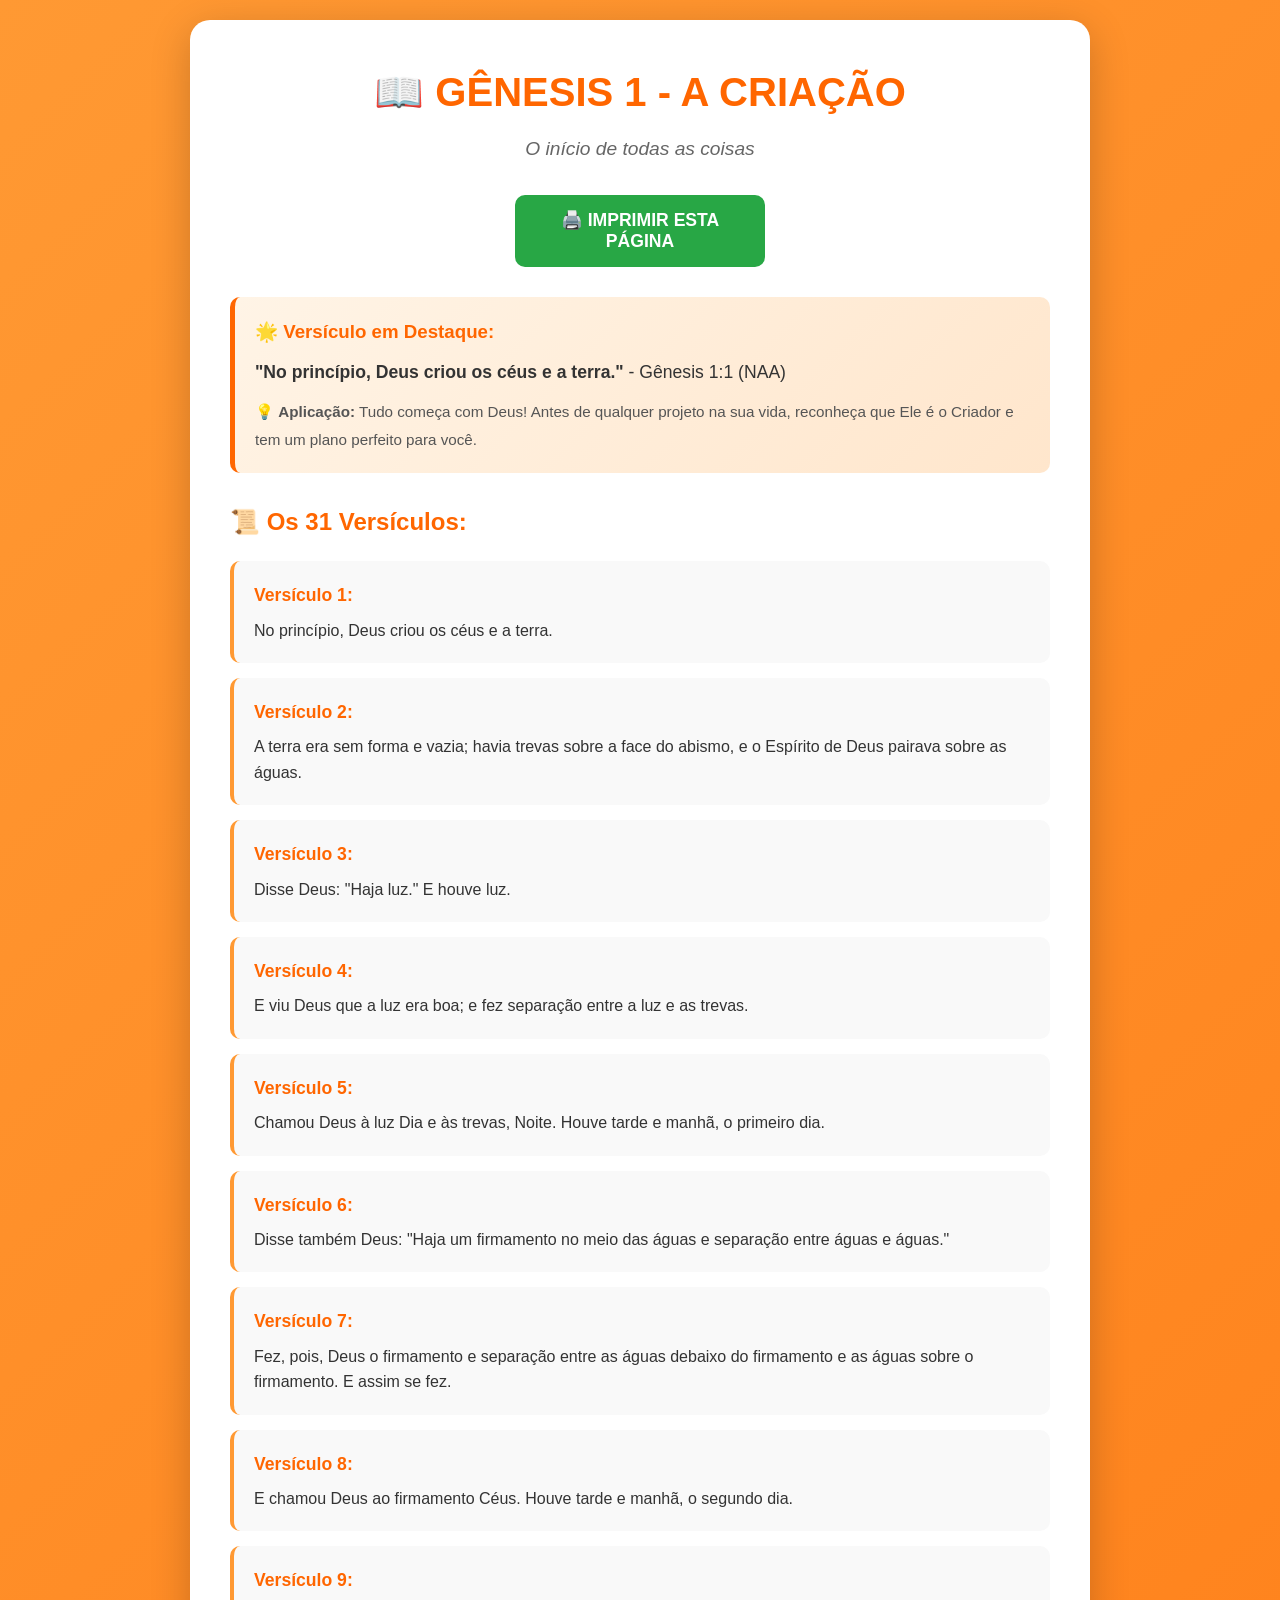
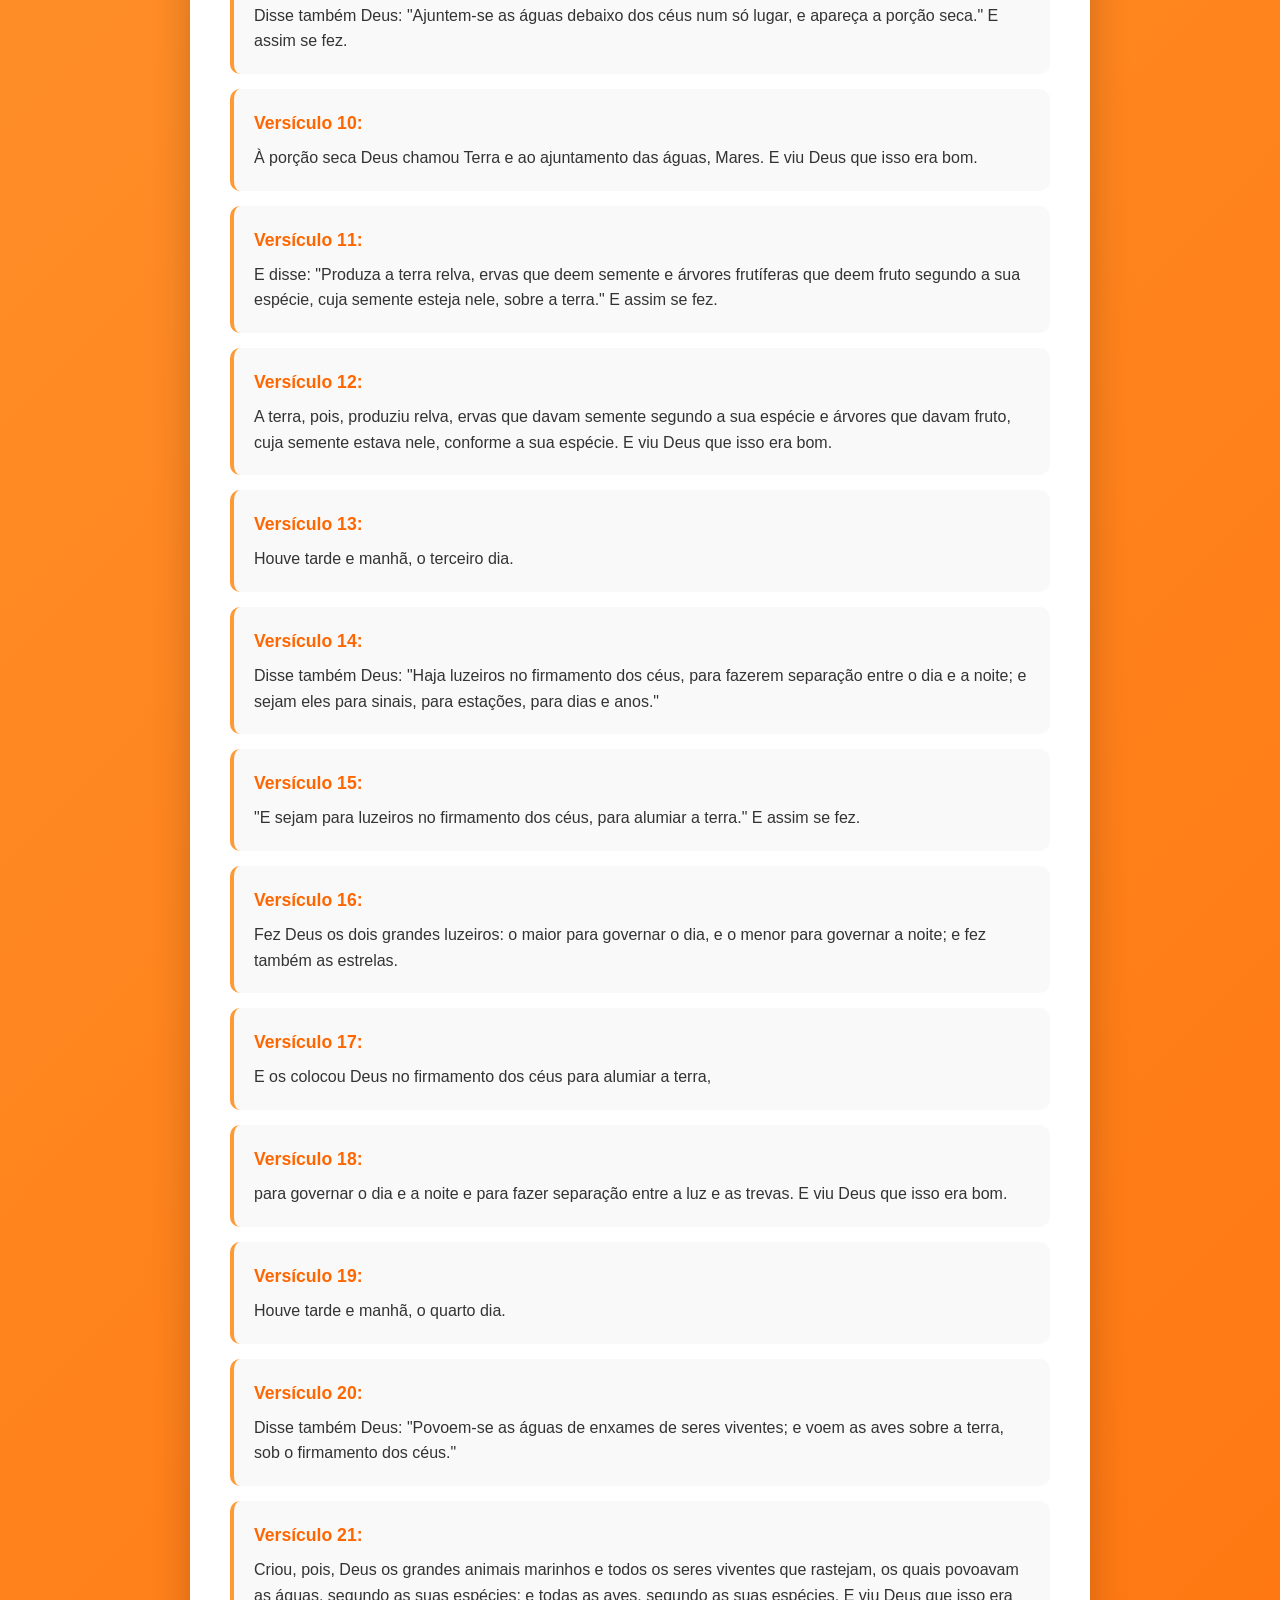
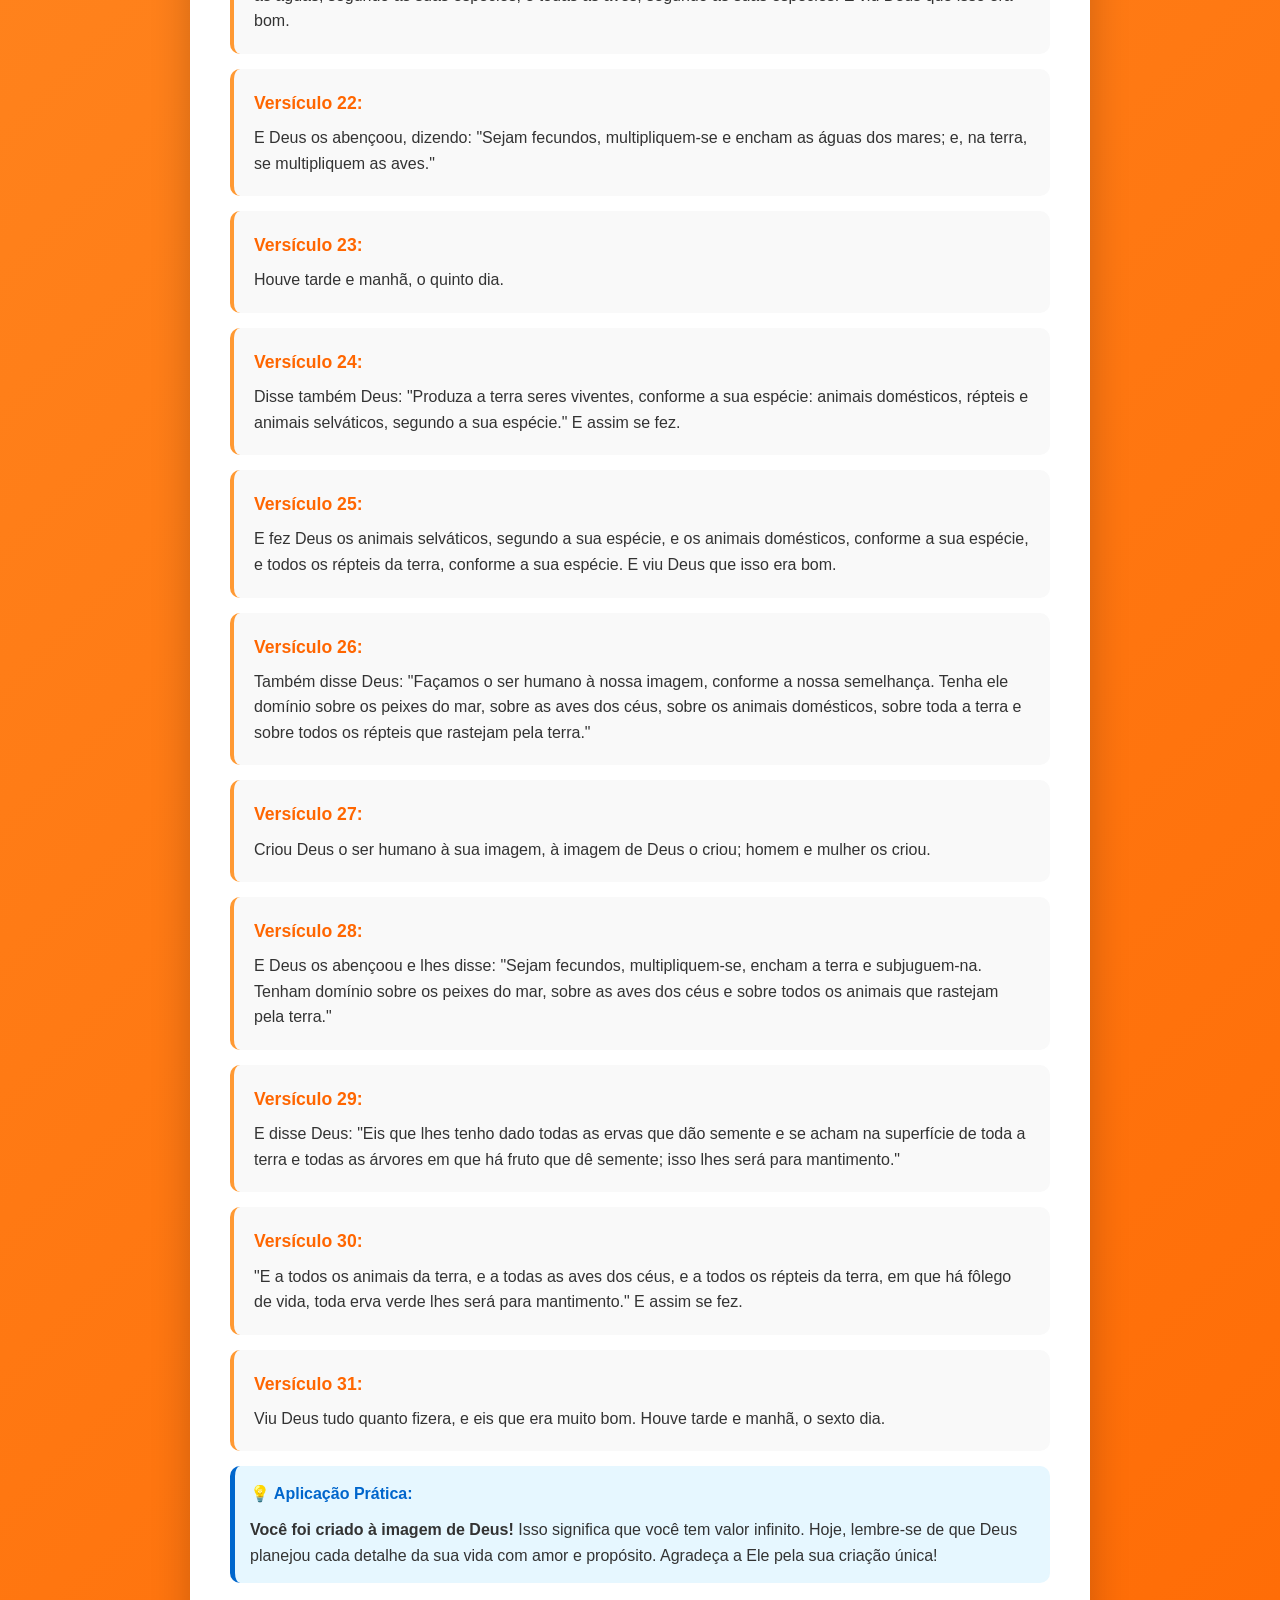
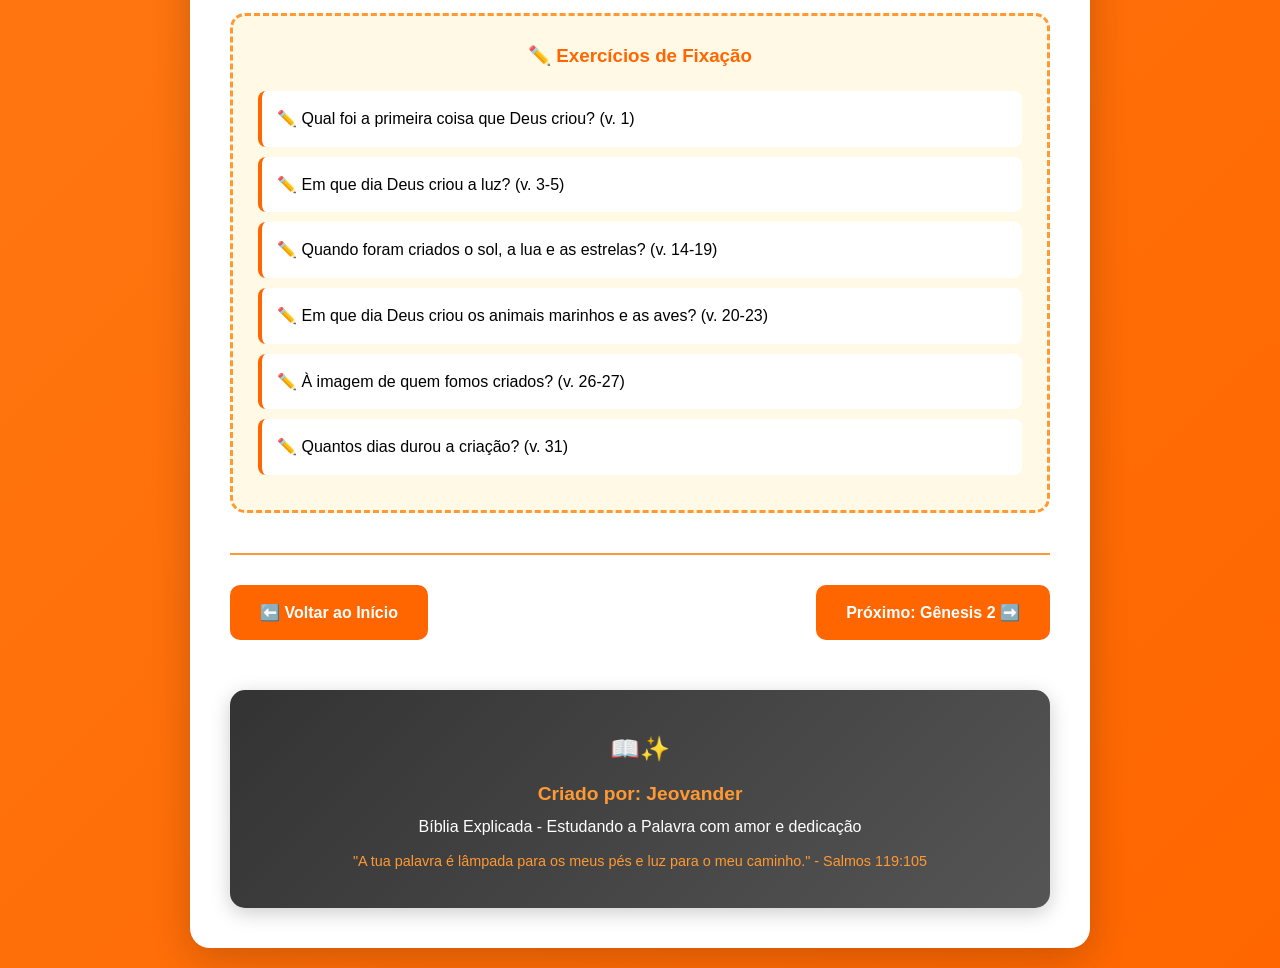
==== genesis-1.html @ 5aa02e1b "Update genesis-1.html" ====
<!DOCTYPE html>
<html lang="pt-BR">
<head>
    <meta charset="UTF-8">
    <meta name="viewport" content="width=device-width, initial-scale=1.0">
    <title>📖 Gênesis 1 - A Criação | Bíblia Explicada</title>
    <style>
        * {
            margin: 0;
            padding: 0;
            box-sizing: border-box;
        }

        body {
            font-family: 'Segoe UI', Tahoma, Geneva, Verdana, sans-serif;
            background: linear-gradient(135deg, #ff9933 0%, #ff6600 100%);
            padding: 20px;
            line-height: 1.6;
        }

        .container {
            max-width: 900px;
            margin: 0 auto;
            background: white;
            border-radius: 20px;
            padding: 40px;
            box-shadow: 0 10px 40px rgba(0,0,0,0.2);
        }

        h1 {
            color: #ff6600;
            text-align: center;
            font-size: 2.5em;
            margin-bottom: 10px;
        }

        h1::before {
            content: "📖 ";
        }

        .subtitle {
            text-align: center;
            color: #666;
            font-size: 1.2em;
            margin-bottom: 30px;
            font-style: italic;
        }

        .btn-imprimir {
            display: block;
            width: 250px;
            margin: 20px auto;
            background: #28a745;
            color: white;
            padding: 15px 30px;
            text-align: center;
            text-decoration: none;
            border-radius: 10px;
            font-weight: bold;
            font-size: 1.1em;
            border: none;
            cursor: pointer;
            transition: all 0.3s ease;
        }

        .btn-imprimir:hover {
            background: #218838;
            transform: translateY(-3px);
            box-shadow: 0 5px 15px rgba(40, 167, 69, 0.3);
        }

        .btn-imprimir::before {
            content: "🖨️ ";
        }

        .destaque {
            background: linear-gradient(135deg, #fff4e6 0%, #ffe6cc 100%);
            border-left: 5px solid #ff6600;
            padding: 20px;
            margin: 30px 0;
            border-radius: 10px;
        }

        .destaque h3 {
            color: #ff6600;
            margin-bottom: 10px;
        }

        .destaque p {
            color: #333;
            font-size: 1.1em;
            line-height: 1.8;
        }

        .versiculo {
            background: #f9f9f9;
            padding: 20px;
            margin: 15px 0;
            border-radius: 10px;
            border-left: 4px solid #ff9933;
            transition: all 0.3s ease;
        }

        .versiculo:hover {
            background: #fff4e6;
            transform: translateX(5px);
            box-shadow: 0 5px 15px rgba(255, 102, 0, 0.2);
        }

        .versiculo strong {
            color: #ff6600;
            font-size: 1.1em;
        }

        .versiculo p {
            margin-top: 8px;
            color: #333;
        }

        .aplicacao {
            background: #e6f7ff;
            border-left: 5px solid #0066cc;
            padding: 15px;
            margin: 15px 0;
            border-radius: 10px;
        }

        .aplicacao h4 {
            color: #0066cc;
            margin-bottom: 10px;
        }

        .aplicacao p {
            color: #333;
        }

        .navegacao {
            display: flex;
            justify-content: space-between;
            margin-top: 40px;
            padding-top: 30px;
            border-top: 2px solid #ff9933;
        }

        .btn {
            background: #ff6600;
            color: white;
            padding: 15px 30px;
            text-decoration: none;
            border-radius: 10px;
            font-weight: bold;
            transition: all 0.3s ease;
        }

        .btn:hover {
            background: #ff9933;
            transform: translateY(-3px);
            box-shadow: 0 5px 15px rgba(255, 102, 0, 0.3);
        }

        .exercicios {
            background: #fff9e6;
            padding: 25px;
            border-radius: 15px;
            margin-top: 30px;
            border: 3px dashed #ff9933;
        }

        .exercicios h3 {
            color: #ff6600;
            text-align: center;
            margin-bottom: 20px;
        }

        .exercicios ul {
            list-style: none;
            padding-left: 0;
        }

        .exercicios li {
            background: white;
            padding: 15px;
            margin: 10px 0;
            border-radius: 8px;
            border-left: 4px solid #ff6600;
        }

        .exercicios li::before {
            content: "✏️ ";
        }

        .rodape {
            background: linear-gradient(135deg, #333 0%, #555 100%);
            color: white;
            text-align: center;
            padding: 30px;
            margin-top: 50px;
            border-radius: 15px;
            box-shadow: 0 5px 20px rgba(0,0,0,0.2);
        }

        .rodape p {
            margin: 5px 0;
            font-size: 1em;
        }

        .rodape strong {
            color: #ff9933;
            font-size: 1.2em;
        }

        .rodape .emoji {
            font-size: 1.5em;
            margin: 10px 0;
        }

        @media print {
            body {
                background: white;
                padding: 0;
            }
            .btn-imprimir, .navegacao, .rodape {
                display: none;
            }
            .container {
                box-shadow: none;
            }
        }
    </style>
</head>
<body>
    <div class="container">
        <h1>GÊNESIS 1 - A CRIAÇÃO</h1>
        <p class="subtitle">O início de todas as coisas</p>

        <button class="btn-imprimir" onclick="window.print()">IMPRIMIR ESTA PÁGINA</button>

        <div class="destaque">
            <h3>🌟 Versículo em Destaque:</h3>
            <p><strong>"No princípio, Deus criou os céus e a terra."</strong> - Gênesis 1:1 (NAA)</p>
            <p style="margin-top: 10px; font-size: 0.95em; color: #555;">
                💡 <strong>Aplicação:</strong> Tudo começa com Deus! Antes de qualquer projeto na sua vida, reconheça que Ele é o Criador e tem um plano perfeito para você.
            </p>
        </div>

        <h2 style="color: #ff6600; margin-top: 30px; margin-bottom: 20px;">📜 Os 31 Versículos:</h2>

        <div class="versiculo">
            <strong>Versículo 1:</strong>
            <p>No princípio, Deus criou os céus e a terra.</p>
        </div>

        <div class="versiculo">
            <strong>Versículo 2:</strong>
            <p>A terra era sem forma e vazia; havia trevas sobre a face do abismo, e o Espírito de Deus pairava sobre as águas.</p>
        </div>

        <div class="versiculo">
            <strong>Versículo 3:</strong>
            <p>Disse Deus: "Haja luz." E houve luz.</p>
        </div>

        <div class="versiculo">
            <strong>Versículo 4:</strong>
            <p>E viu Deus que a luz era boa; e fez separação entre a luz e as trevas.</p>
        </div>

        <div class="versiculo">
            <strong>Versículo 5:</strong>
            <p>Chamou Deus à luz Dia e às trevas, Noite. Houve tarde e manhã, o primeiro dia.</p>
        </div>

        <div class="versiculo">
            <strong>Versículo 6:</strong>
            <p>Disse também Deus: "Haja um firmamento no meio das águas e separação entre águas e águas."</p>
        </div>

        <div class="versiculo">
            <strong>Versículo 7:</strong>
            <p>Fez, pois, Deus o firmamento e separação entre as águas debaixo do firmamento e as águas sobre o firmamento. E assim se fez.</p>
        </div>

        <div class="versiculo">
            <strong>Versículo 8:</strong>
            <p>E chamou Deus ao firmamento Céus. Houve tarde e manhã, o segundo dia.</p>
        </div>

        <div class="versiculo">
            <strong>Versículo 9:</strong>
            <p>Disse também Deus: "Ajuntem-se as águas debaixo dos céus num só lugar, e apareça a porção seca." E assim se fez.</p>
        </div>

        <div class="versiculo">
            <strong>Versículo 10:</strong>
            <p>À porção seca Deus chamou Terra e ao ajuntamento das águas, Mares. E viu Deus que isso era bom.</p>
        </div>

        <div class="versiculo">
            <strong>Versículo 11:</strong>
            <p>E disse: "Produza a terra relva, ervas que deem semente e árvores frutíferas que deem fruto segundo a sua espécie, cuja semente esteja nele, sobre a terra." E assim se fez.</p>
        </div>

        <div class="versiculo">
            <strong>Versículo 12:</strong>
            <p>A terra, pois, produziu relva, ervas que davam semente segundo a sua espécie e árvores que davam fruto, cuja semente estava nele, conforme a sua espécie. E viu Deus que isso era bom.</p>
        </div>

        <div class="versiculo">
            <strong>Versículo 13:</strong>
            <p>Houve tarde e manhã, o terceiro dia.</p>
        </div>

        <div class="versiculo">
            <strong>Versículo 14:</strong>
            <p>Disse também Deus: "Haja luzeiros no firmamento dos céus, para fazerem separação entre o dia e a noite; e sejam eles para sinais, para estações, para dias e anos."</p>
        </div>

        <div class="versiculo">
            <strong>Versículo 15:</strong>
            <p>"E sejam para luzeiros no firmamento dos céus, para alumiar a terra." E assim se fez.</p>
        </div>

        <div class="versiculo">
            <strong>Versículo 16:</strong>
            <p>Fez Deus os dois grandes luzeiros: o maior para governar o dia, e o menor para governar a noite; e fez também as estrelas.</p>
        </div>

        <div class="versiculo">
            <strong>Versículo 17:</strong>
            <p>E os colocou Deus no firmamento dos céus para alumiar a terra,</p>
        </div>

        <div class="versiculo">
            <strong>Versículo 18:</strong>
            <p>para governar o dia e a noite e para fazer separação entre a luz e as trevas. E viu Deus que isso era bom.</p>
        </div>

        <div class="versiculo">
            <strong>Versículo 19:</strong>
            <p>Houve tarde e manhã, o quarto dia.</p>
        </div>

        <div class="versiculo">
            <strong>Versículo 20:</strong>
            <p>Disse também Deus: "Povoem-se as águas de enxames de seres viventes; e voem as aves sobre a terra, sob o firmamento dos céus."</p>
        </div>

        <div class="versiculo">
            <strong>Versículo 21:</strong>
            <p>Criou, pois, Deus os grandes animais marinhos e todos os seres viventes que rastejam, os quais povoavam as águas, segundo as suas espécies; e todas as aves, segundo as suas espécies. E viu Deus que isso era bom.</p>
        </div>

        <div class="versiculo">
            <strong>Versículo 22:</strong>
            <p>E Deus os abençoou, dizendo: "Sejam fecundos, multipliquem-se e encham as águas dos mares; e, na terra, se multipliquem as aves."</p>
        </div>

        <div class="versiculo">
            <strong>Versículo 23:</strong>
            <p>Houve tarde e manhã, o quinto dia.</p>
        </div>

        <div class="versiculo">
            <strong>Versículo 24:</strong>
            <p>Disse também Deus: "Produza a terra seres viventes, conforme a sua espécie: animais domésticos, répteis e animais selváticos, segundo a sua espécie." E assim se fez.</p>
        </div>

        <div class="versiculo">
            <strong>Versículo 25:</strong>
            <p>E fez Deus os animais selváticos, segundo a sua espécie, e os animais domésticos, conforme a sua espécie, e todos os répteis da terra, conforme a sua espécie. E viu Deus que isso era bom.</p>
        </div>

        <div class="versiculo">
            <strong>Versículo 26:</strong>
            <p>Também disse Deus: "Façamos o ser humano à nossa imagem, conforme a nossa semelhança. Tenha ele domínio sobre os peixes do mar, sobre as aves dos céus, sobre os animais domésticos, sobre toda a terra e sobre todos os répteis que rastejam pela terra."</p>
        </div>

        <div class="versiculo">
            <strong>Versículo 27:</strong>
            <p>Criou Deus o ser humano à sua imagem, à imagem de Deus o criou; homem e mulher os criou.</p>
        </div>

        <div class="versiculo">
            <strong>Versículo 28:</strong>
            <p>E Deus os abençoou e lhes disse: "Sejam fecundos, multipliquem-se, encham a terra e subjuguem-na. Tenham domínio sobre os peixes do mar, sobre as aves dos céus e sobre todos os animais que rastejam pela terra."</p>
        </div>

        <div class="versiculo">
            <strong>Versículo 29:</strong>
            <p>E disse Deus: "Eis que lhes tenho dado todas as ervas que dão semente e se acham na superfície de toda a terra e todas as árvores em que há fruto que dê semente; isso lhes será para mantimento."</p>
        </div>

        <div class="versiculo">
            <strong>Versículo 30:</strong>
            <p>"E a todos os animais da terra, e a todas as aves dos céus, e a todos os répteis da terra, em que há fôlego de vida, toda erva verde lhes será para mantimento." E assim se fez.</p>
        </div>

        <div class="versiculo">
            <strong>Versículo 31:</strong>
            <p>Viu Deus tudo quanto fizera, e eis que era muito bom. Houve tarde e manhã, o sexto dia.</p>
        </div>

        <div class="aplicacao">
            <h4>💡 Aplicação Prática:</h4>
            <p><strong>Você foi criado à imagem de Deus!</strong> Isso significa que você tem valor infinito. Hoje, lembre-se de que Deus planejou cada detalhe da sua vida com amor e propósito. Agradeça a Ele pela sua criação única!</p>
        </div>

        <div class="exercicios">
            <h3>✏️ Exercícios de Fixação</h3>
            <ul>
                <li>Qual foi a primeira coisa que Deus criou? (v. 1)</li>
                <li>Em que dia Deus criou a luz? (v. 3-5)</li>
                <li>Quando foram criados o sol, a lua e as estrelas? (v. 14-19)</li>
                <li>Em que dia Deus criou os animais marinhos e as aves? (v. 20-23)</li>
                <li>À imagem de quem fomos criados? (v. 26-27)</li>
                <li>Quantos dias durou a criação? (v. 31)</li>
            </ul>
        </div>

        <div class="navegacao">
            <a href="index.html" class="btn">⬅️ Voltar ao Início</a>
            <a href="genesis-2.html" class="btn">Próximo: Gênesis 2 ➡️</a>
        </div>

        <div class="rodape">
            <div class="emoji">📖✨</div>
            <p><strong>Criado por: Jeovander</strong></p>
            <p>Bíblia Explicada - Estudando a Palavra com amor e dedicação</p>
            <p style="margin-top: 10px; font-size: 0.9em; color: #ff9933;">
                "A tua palavra é lâmpada para os meus pés e luz para o meu caminho." - Salmos 119:105
            </p>
        </div>
    </div>
</body>
</html>
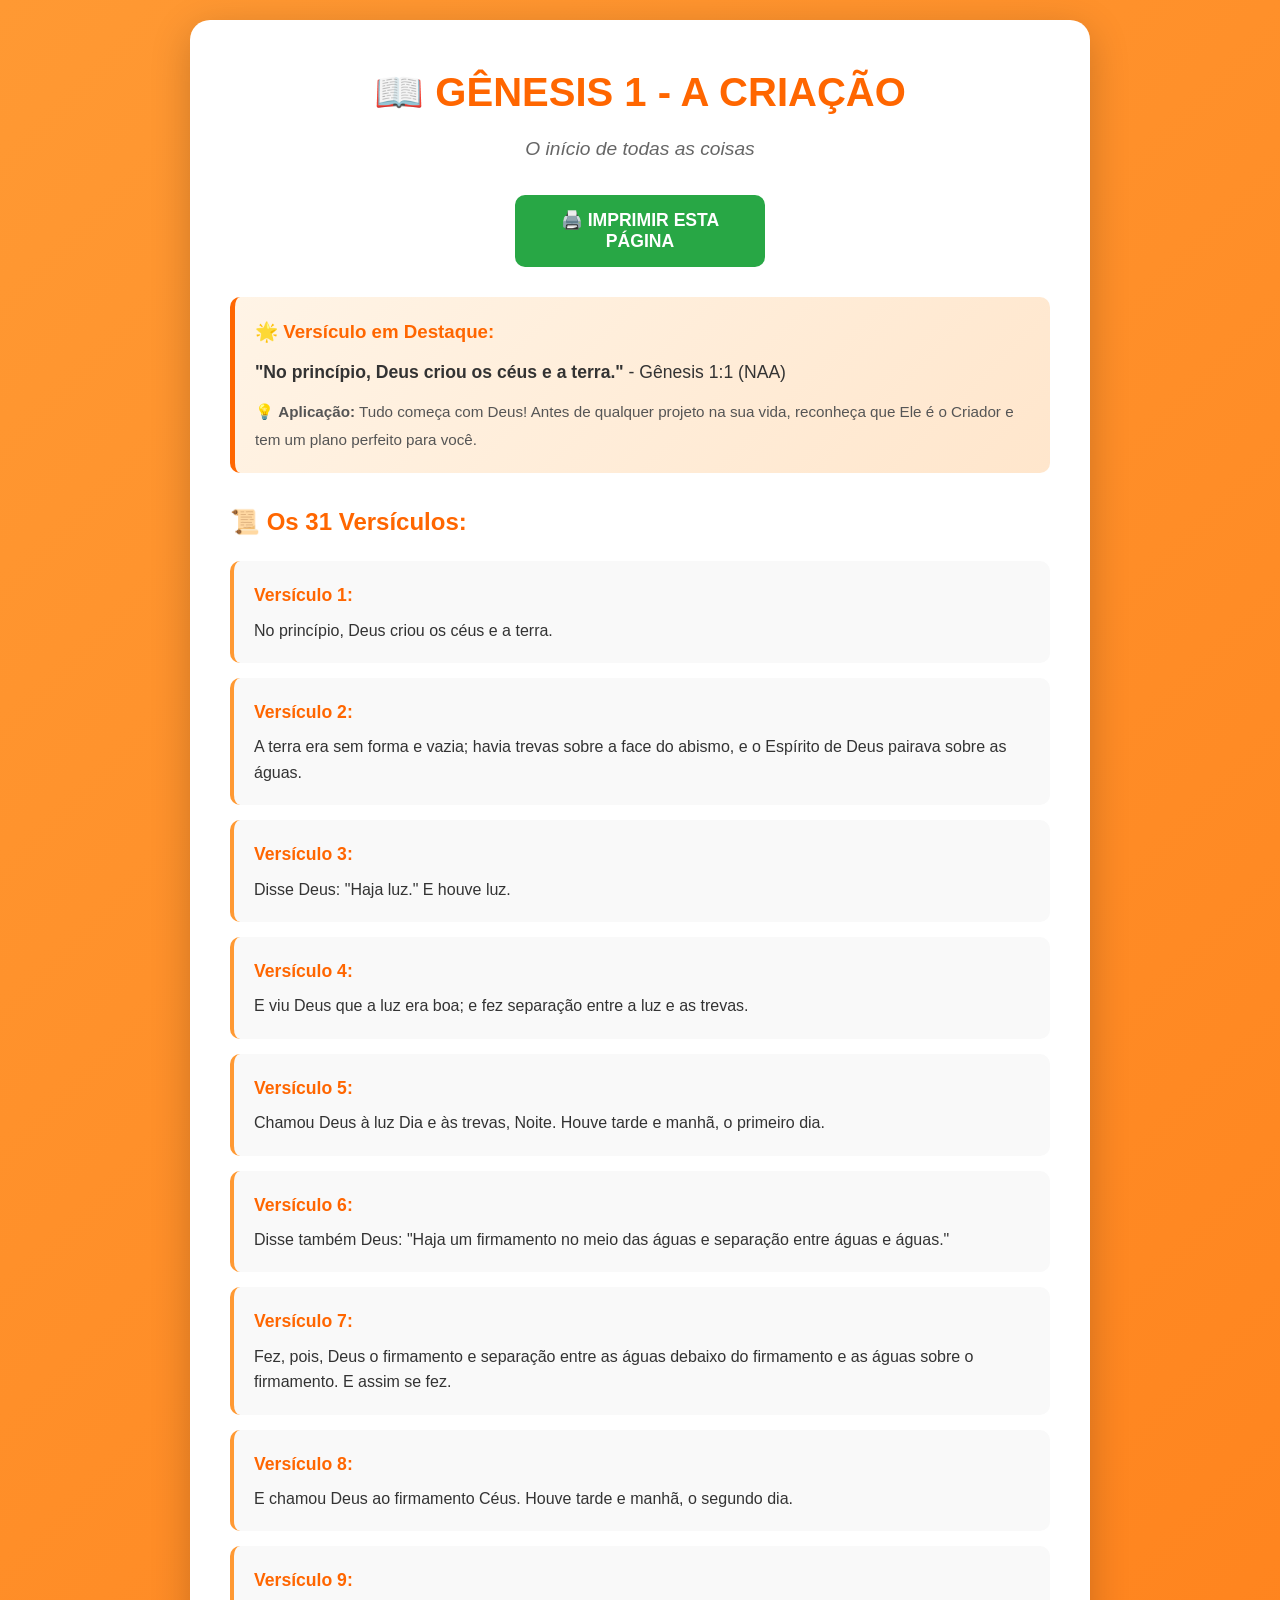
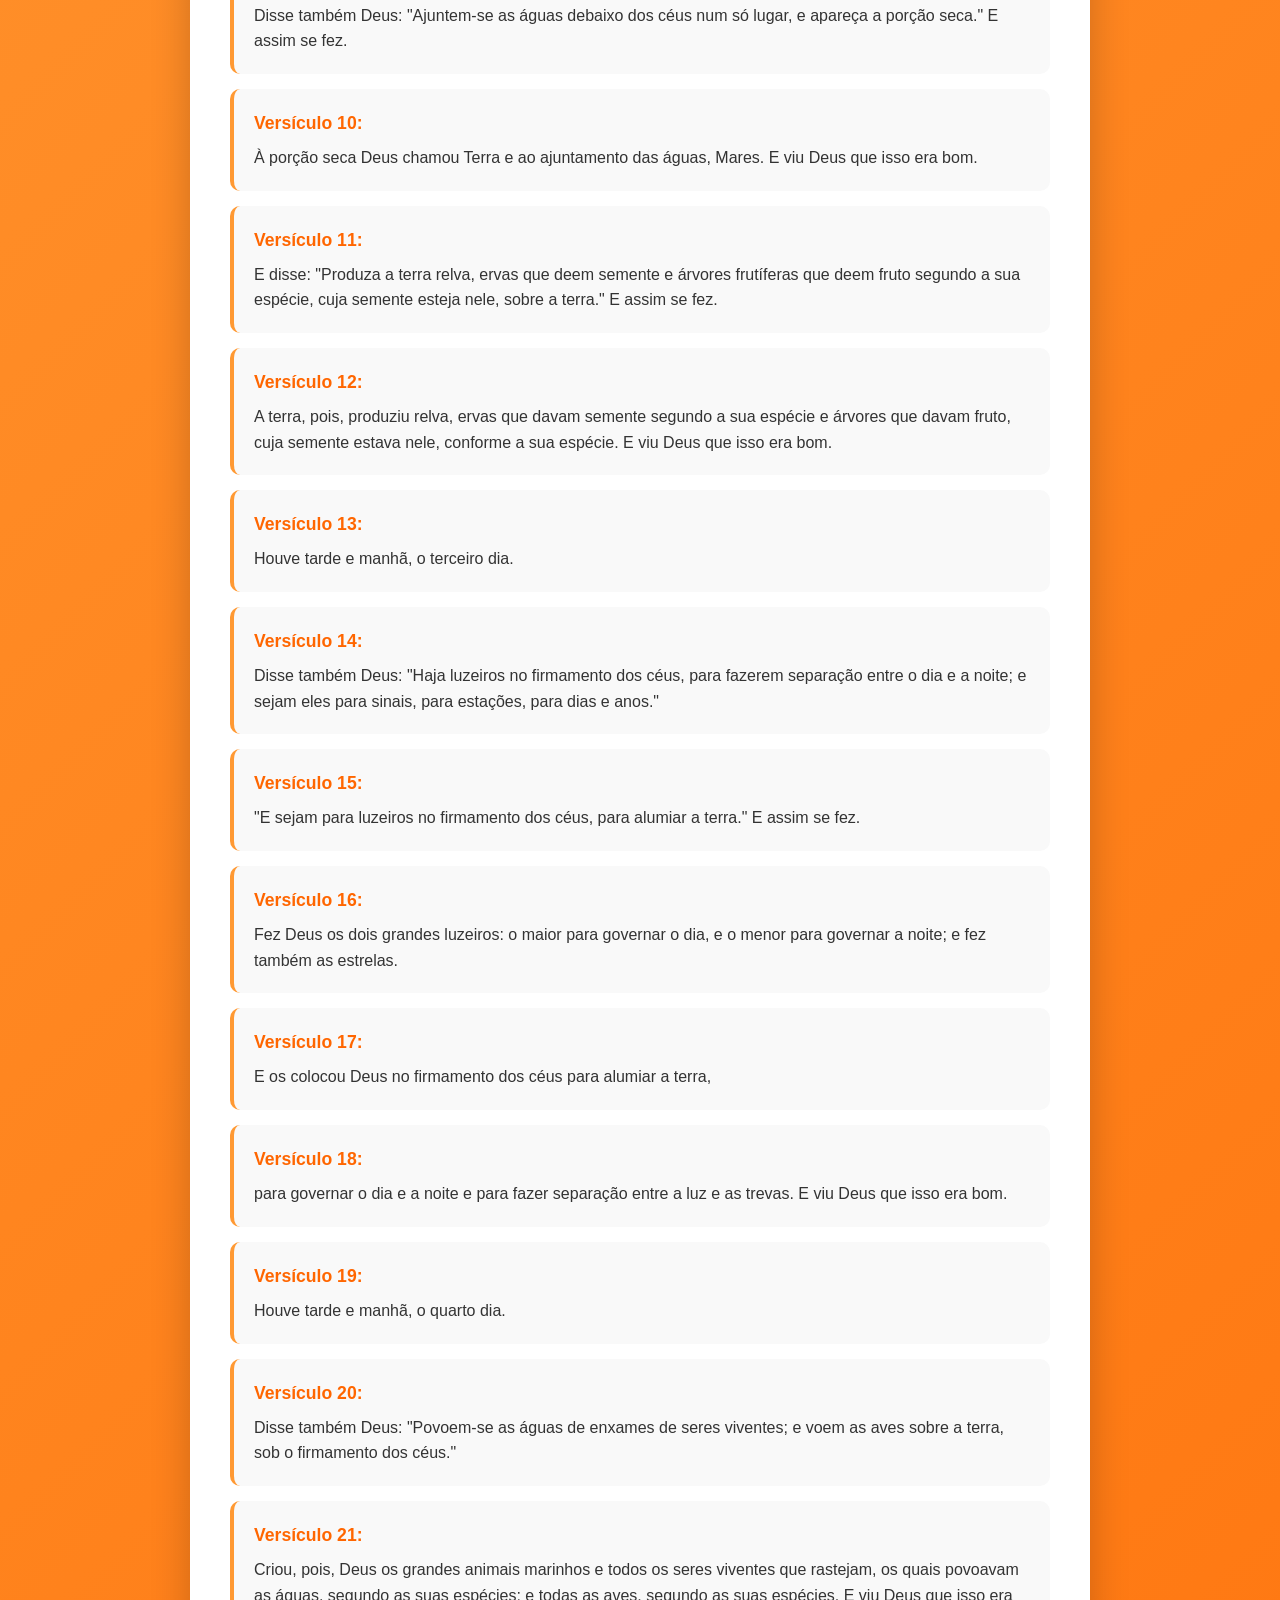
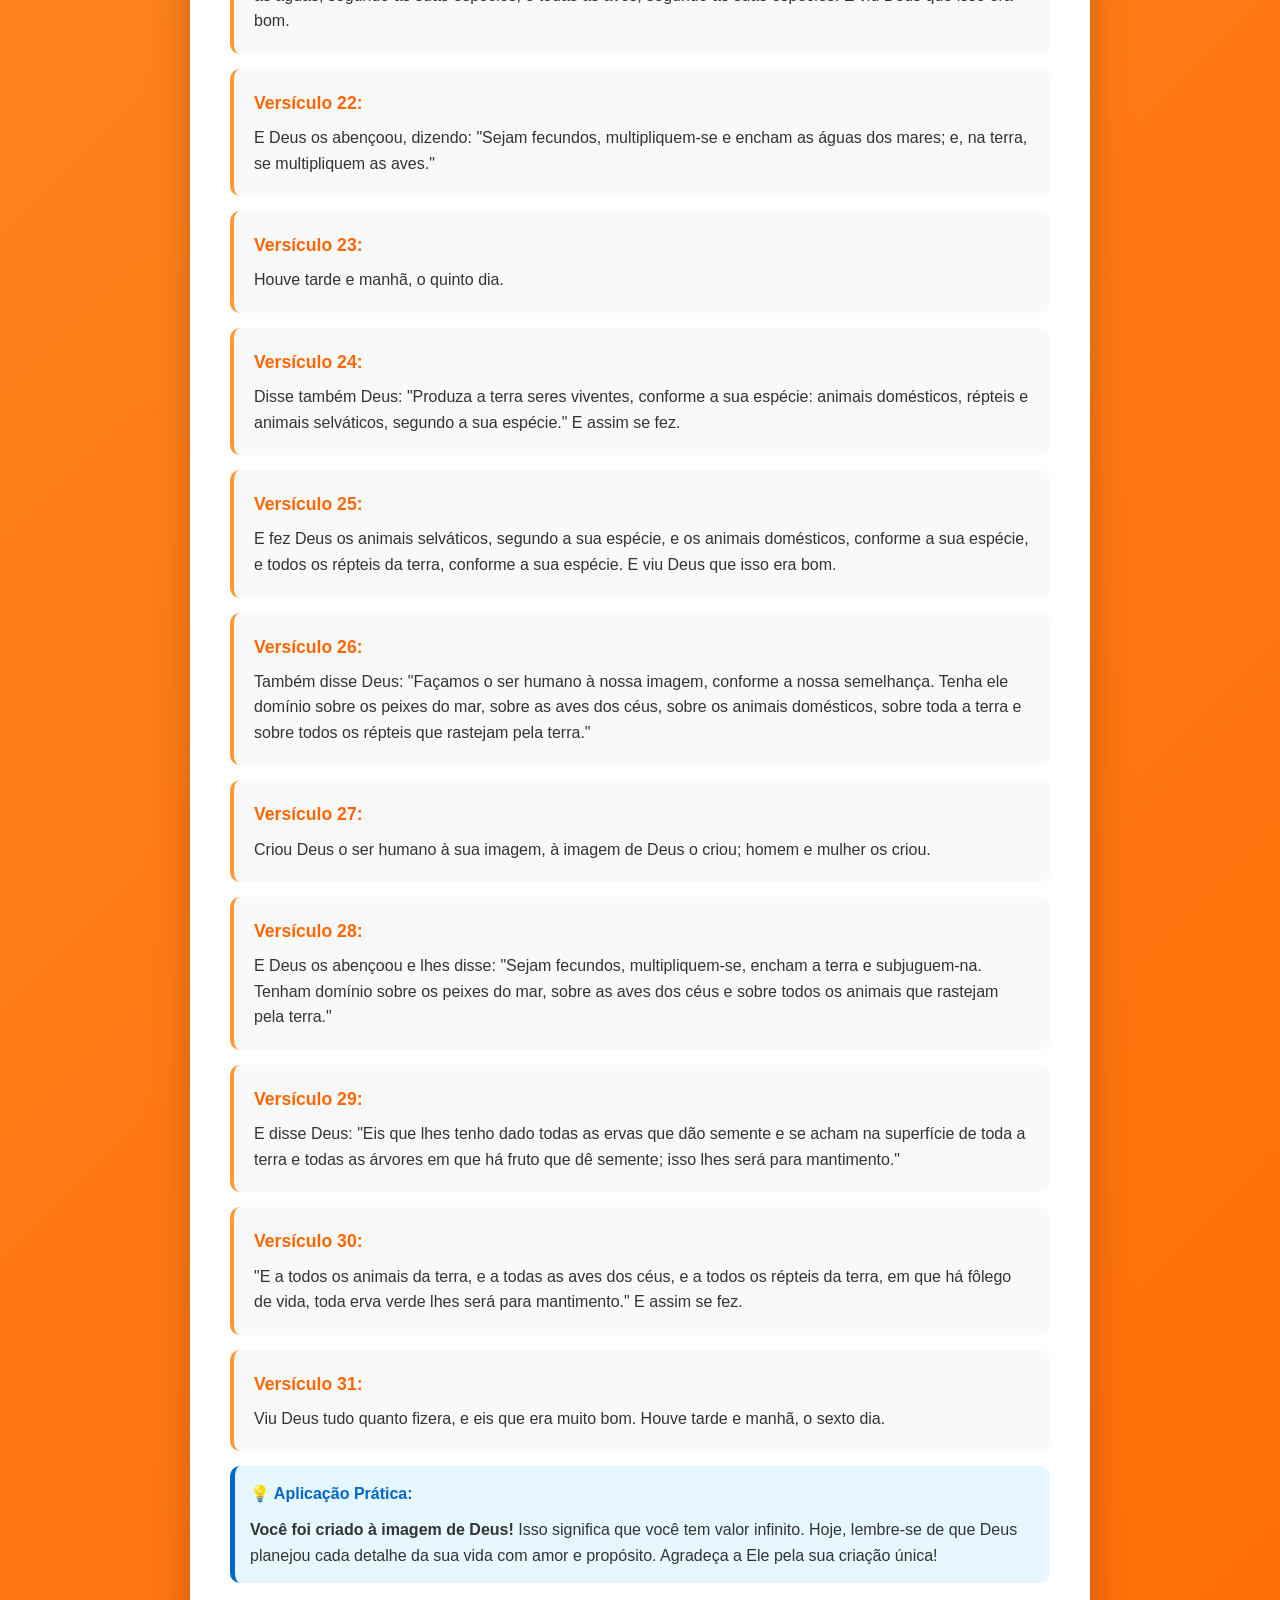
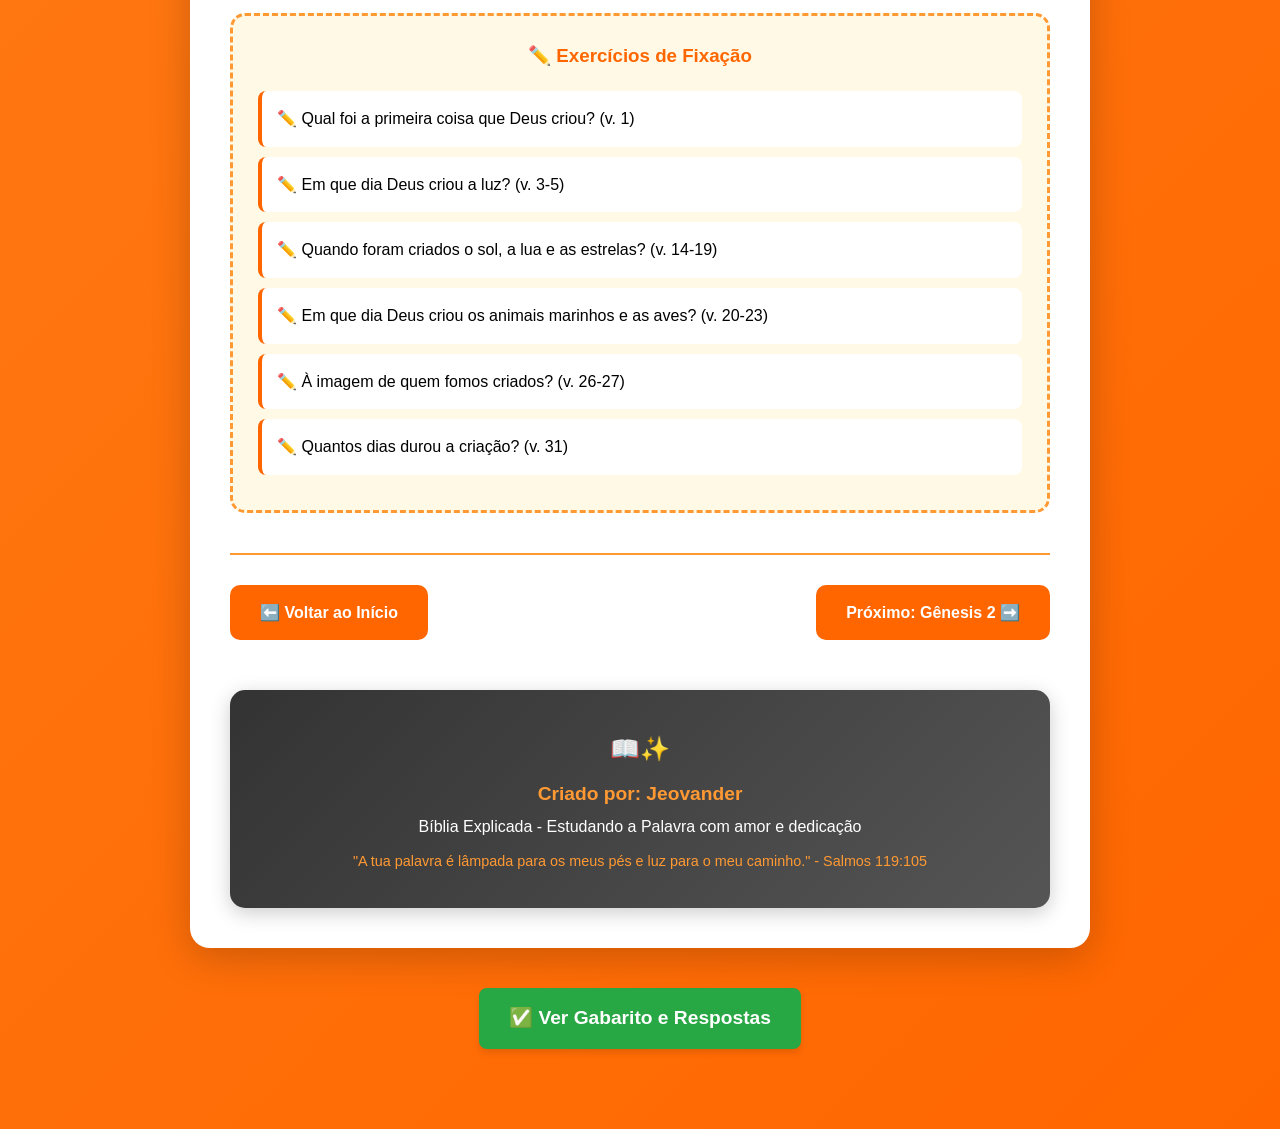
==== commit 427791a2: "Update genesis-1.html" ====
--- a/genesis-1.html
+++ b/genesis-1.html
@@ -433,3 +433,10 @@
     </div>
 </body>
 </html>
+    <!-- Botão do Gabarito -->
+    <div style="text-align: center; margin-top: 40px; margin-bottom: 60px;">
+        <a href="gabarito-genesis-1.html" style="background-color: #28a745; color: white; padding: 15px 30px; text-decoration: none; border-radius: 8px; font-weight: bold; font-size: 1.2em; box-shadow: 0 4px 6px rgba(0,0,0,0.1); display: inline-block;">
+            ✅ Ver Gabarito e Respostas
+        </a>
+    </div>
+
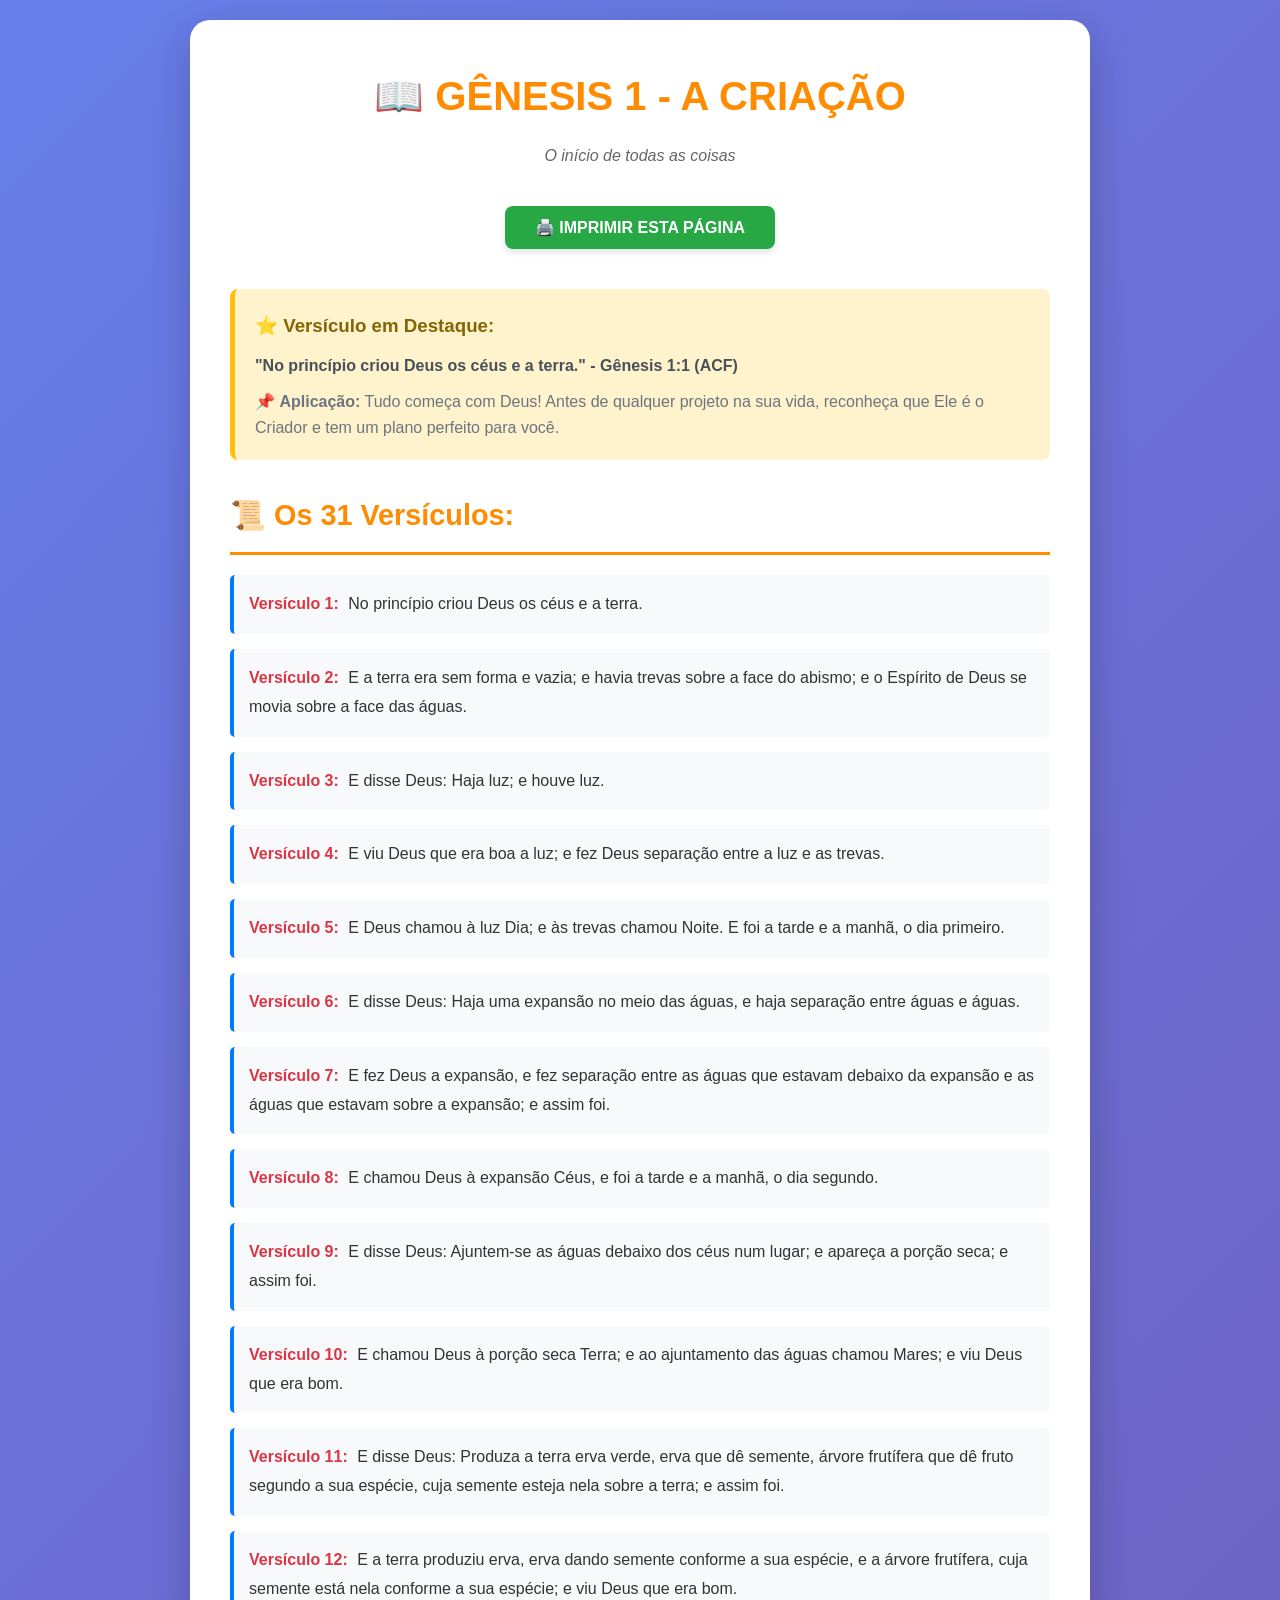
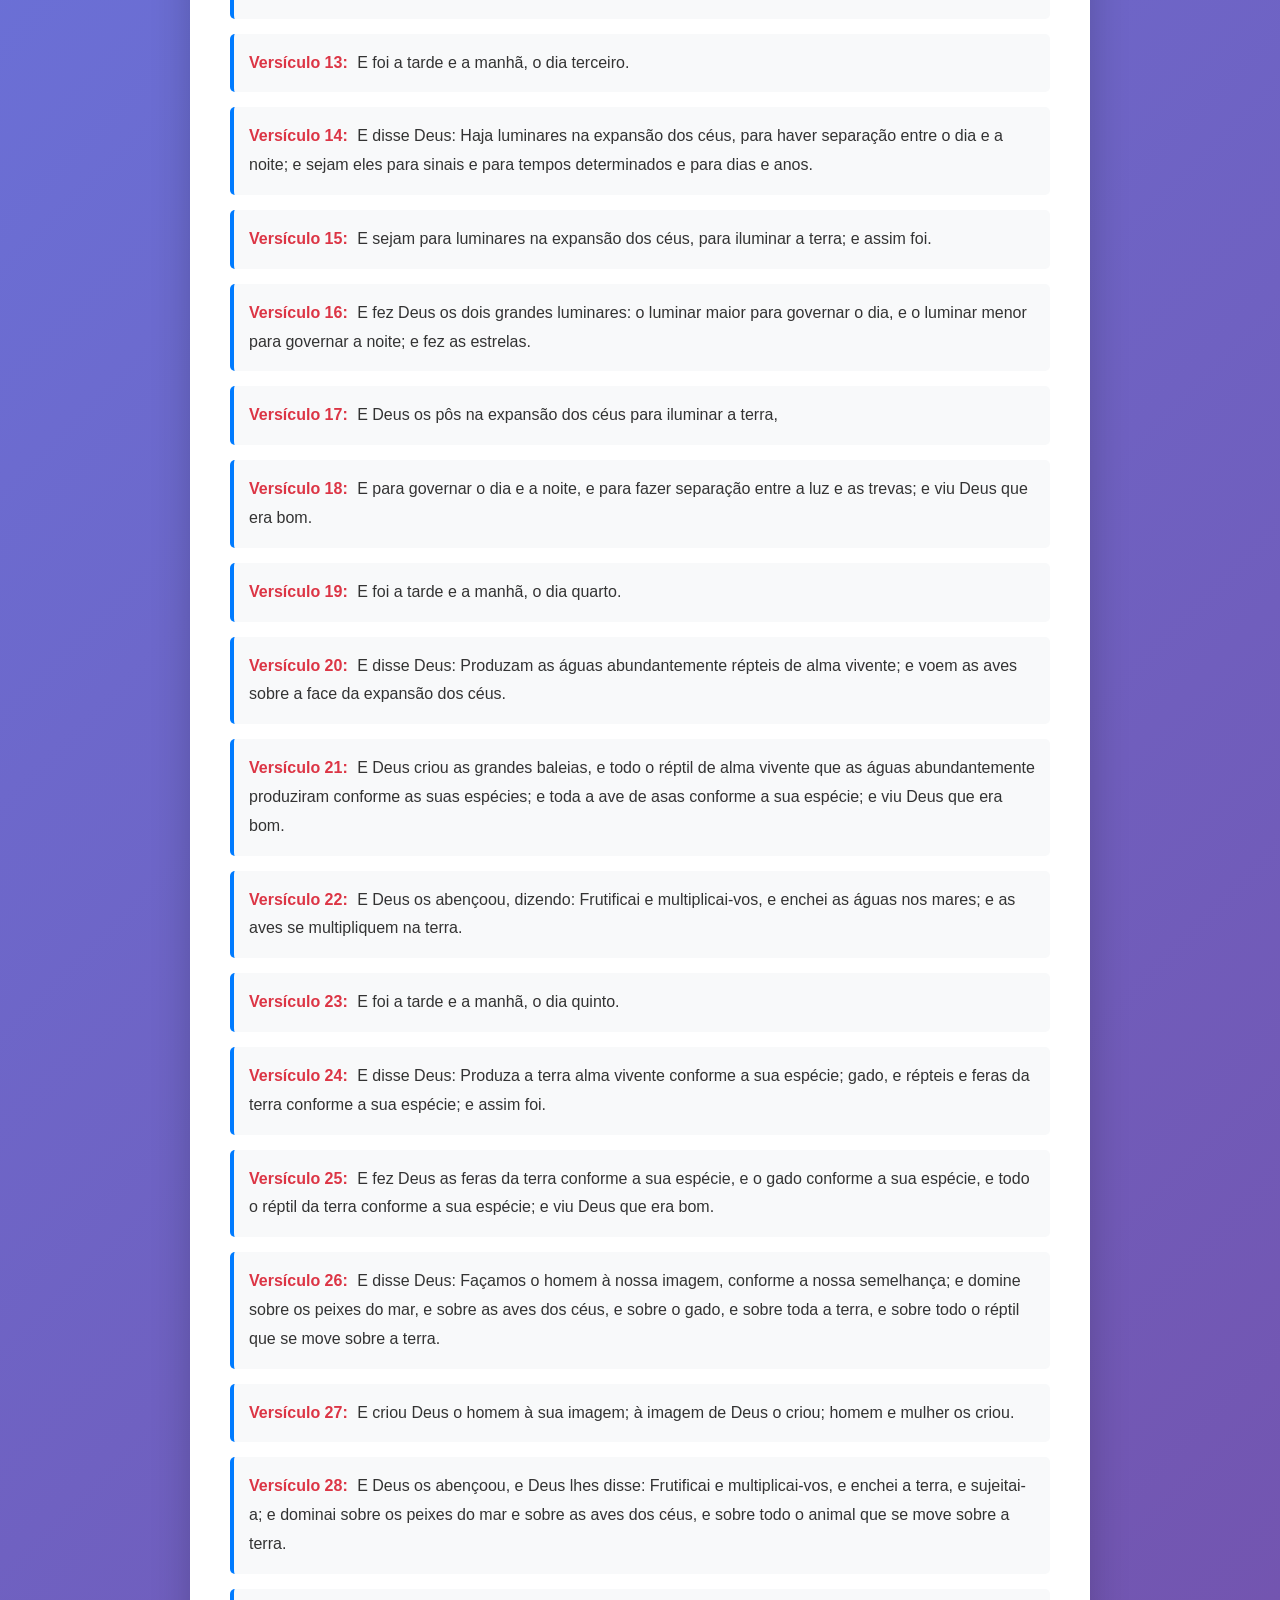
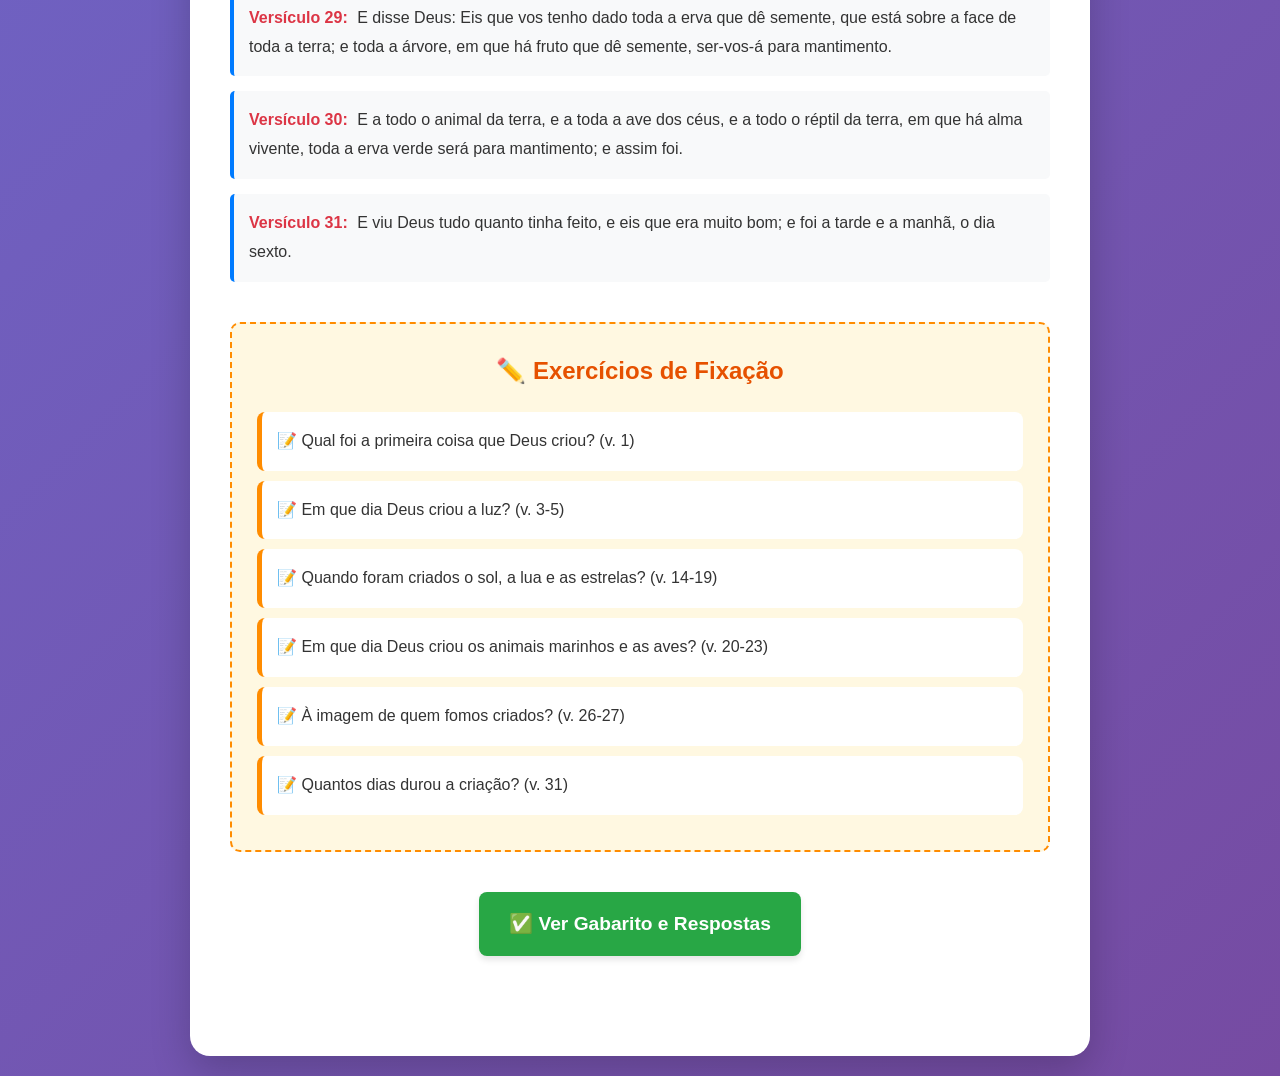
==== commit 46cfa14d: "Update genesis-1.html" ====
--- a/genesis-1.html
+++ b/genesis-1.html
@@ -3,440 +3,194 @@
 <head>
     <meta charset="UTF-8">
     <meta name="viewport" content="width=device-width, initial-scale=1.0">
-    <title>📖 Gênesis 1 - A Criação | Bíblia Explicada</title>
+    <title>Gênesis 1 - A Criação | Bíblia Explicada</title>
     <style>
-        * {
-            margin: 0;
-            padding: 0;
-            box-sizing: border-box;
-        }
-
-        body {
-            font-family: 'Segoe UI', Tahoma, Geneva, Verdana, sans-serif;
-            background: linear-gradient(135deg, #ff9933 0%, #ff6600 100%);
-            padding: 20px;
-            line-height: 1.6;
-        }
-
-        .container {
-            max-width: 900px;
-            margin: 0 auto;
-            background: white;
-            border-radius: 20px;
-            padding: 40px;
-            box-shadow: 0 10px 40px rgba(0,0,0,0.2);
-        }
-
-        h1 {
-            color: #ff6600;
-            text-align: center;
-            font-size: 2.5em;
-            margin-bottom: 10px;
-        }
-
-        h1::before {
-            content: "📖 ";
-        }
-
-        .subtitle {
-            text-align: center;
-            color: #666;
-            font-size: 1.2em;
-            margin-bottom: 30px;
-            font-style: italic;
-        }
-
-        .btn-imprimir {
-            display: block;
-            width: 250px;
-            margin: 20px auto;
-            background: #28a745;
-            color: white;
-            padding: 15px 30px;
-            text-align: center;
-            text-decoration: none;
-            border-radius: 10px;
-            font-weight: bold;
-            font-size: 1.1em;
-            border: none;
-            cursor: pointer;
-            transition: all 0.3s ease;
-        }
-
-        .btn-imprimir:hover {
-            background: #218838;
-            transform: translateY(-3px);
-            box-shadow: 0 5px 15px rgba(40, 167, 69, 0.3);
-        }
-
-        .btn-imprimir::before {
-            content: "🖨️ ";
-        }
-
-        .destaque {
-            background: linear-gradient(135deg, #fff4e6 0%, #ffe6cc 100%);
-            border-left: 5px solid #ff6600;
-            padding: 20px;
-            margin: 30px 0;
-            border-radius: 10px;
-        }
-
-        .destaque h3 {
-            color: #ff6600;
-            margin-bottom: 10px;
-        }
-
-        .destaque p {
-            color: #333;
-            font-size: 1.1em;
-            line-height: 1.8;
-        }
-
-        .versiculo {
-            background: #f9f9f9;
-            padding: 20px;
-            margin: 15px 0;
-            border-radius: 10px;
-            border-left: 4px solid #ff9933;
-            transition: all 0.3s ease;
-        }
-
-        .versiculo:hover {
-            background: #fff4e6;
-            transform: translateX(5px);
-            box-shadow: 0 5px 15px rgba(255, 102, 0, 0.2);
-        }
-
-        .versiculo strong {
-            color: #ff6600;
-            font-size: 1.1em;
-        }
-
-        .versiculo p {
-            margin-top: 8px;
-            color: #333;
-        }
-
-        .aplicacao {
-            background: #e6f7ff;
-            border-left: 5px solid #0066cc;
-            padding: 15px;
-            margin: 15px 0;
-            border-radius: 10px;
-        }
-
-        .aplicacao h4 {
-            color: #0066cc;
-            margin-bottom: 10px;
-        }
-
-        .aplicacao p {
-            color: #333;
-        }
-
-        .navegacao {
-            display: flex;
-            justify-content: space-between;
-            margin-top: 40px;
-            padding-top: 30px;
-            border-top: 2px solid #ff9933;
-        }
-
-        .btn {
-            background: #ff6600;
-            color: white;
-            padding: 15px 30px;
-            text-decoration: none;
-            border-radius: 10px;
-            font-weight: bold;
-            transition: all 0.3s ease;
-        }
-
-        .btn:hover {
-            background: #ff9933;
-            transform: translateY(-3px);
-            box-shadow: 0 5px 15px rgba(255, 102, 0, 0.3);
-        }
-
-        .exercicios {
-            background: #fff9e6;
-            padding: 25px;
-            border-radius: 15px;
-            margin-top: 30px;
-            border: 3px dashed #ff9933;
-        }
-
-        .exercicios h3 {
-            color: #ff6600;
-            text-align: center;
-            margin-bottom: 20px;
-        }
-
-        .exercicios ul {
-            list-style: none;
-            padding-left: 0;
-        }
-
-        .exercicios li {
-            background: white;
-            padding: 15px;
-            margin: 10px 0;
-            border-radius: 8px;
-            border-left: 4px solid #ff6600;
-        }
-
-        .exercicios li::before {
-            content: "✏️ ";
-        }
-
-        .rodape {
-            background: linear-gradient(135deg, #333 0%, #555 100%);
-            color: white;
-            text-align: center;
-            padding: 30px;
-            margin-top: 50px;
-            border-radius: 15px;
-            box-shadow: 0 5px 20px rgba(0,0,0,0.2);
-        }
-
-        .rodape p {
-            margin: 5px 0;
-            font-size: 1em;
-        }
-
-        .rodape strong {
-            color: #ff9933;
-            font-size: 1.2em;
-        }
-
-        .rodape .emoji {
-            font-size: 1.5em;
-            margin: 10px 0;
-        }
-
-        @media print {
-            body {
-                background: white;
-                padding: 0;
-            }
-            .btn-imprimir, .navegacao, .rodape {
-                display: none;
-            }
-            .container {
-                box-shadow: none;
-            }
-        }
+        * { margin: 0; padding: 0; box-sizing: border-box; }
+        body { font-family: 'Segoe UI', Tahoma, Geneva, Verdana, sans-serif; background: linear-gradient(135deg, #667eea 0%, #764ba2 100%); color: #333; line-height: 1.8; padding: 20px; }
+        .container { max-width: 900px; margin: auto; background: #fff; padding: 40px; border-radius: 20px; box-shadow: 0 15px 40px rgba(0,0,0,0.2); }
+        header { text-align: center; margin-bottom: 40px; }
+        h1 { color: #ff8c00; font-size: 2.5em; margin-bottom: 10px; }
+        .subtitulo { color: #666; font-style: italic; margin-bottom: 20px; }
+        .btn-imprimir { background-color: #28a745; color: white; padding: 12px 30px; border: none; border-radius: 8px; font-size: 1em; font-weight: bold; cursor: pointer; margin-top: 15px; box-shadow: 0 4px 6px rgba(0,0,0,0.1); }
+        .btn-imprimir:hover { background-color: #218838; }
+        .destaque { background-color: #fff3cd; border-left: 5px solid #ffc107; padding: 20px; margin: 30px 0; border-radius: 8px; }
+        .destaque h3 { color: #856404; margin-bottom: 10px; }
+        .versiculo { color: #495057; font-weight: bold; margin-bottom: 8px; }
+        .aplicacao { color: #6c757d; line-height: 1.6; }
+        .secao { margin: 30px 0; }
+        .secao h2 { color: #ff8c00; font-size: 1.8em; margin-bottom: 20px; border-bottom: 3px solid #ff8c00; padding-bottom: 10px; }
+        .versiculo-box { background-color: #f8f9fa; padding: 15px; margin: 15px 0; border-left: 4px solid #007bff; border-radius: 5px; }
+        .versiculo-numero { color: #dc3545; font-weight: bold; margin-right: 5px; }
+        .exercicios { background-color: #fff8e1; padding: 25px; border-radius: 10px; border: 2px dashed #ff8c00; margin-top: 40px; }
+        .exercicios h2 { color: #e65100; text-align: center; margin-bottom: 20px; }
+        .exercicios ul { list-style: none; padding-left: 0; }
+        .exercicios li { background-color: #fff; padding: 15px; margin: 10px 0; border-radius: 8px; border-left: 5px solid #ff8c00; }
+        @media print { body { background: white; } .btn-imprimir { display: none; } }
     </style>
 </head>
 <body>
     <div class="container">
-        <h1>GÊNESIS 1 - A CRIAÇÃO</h1>
-        <p class="subtitle">O início de todas as coisas</p>
+        <header>
+            <h1>📖 GÊNESIS 1 - A CRIAÇÃO</h1>
+            <p class="subtitulo">O início de todas as coisas</p>
+            <button class="btn-imprimir" onclick="window.print()">🖨️ IMPRIMIR ESTA PÁGINA</button>
+        </header>
 
-        <button class="btn-imprimir" onclick="window.print()">IMPRIMIR ESTA PÁGINA</button>
-
+        <!-- Versículo em Destaque -->
         <div class="destaque">
-            <h3>🌟 Versículo em Destaque:</h3>
-            <p><strong>"No princípio, Deus criou os céus e a terra."</strong> - Gênesis 1:1 (NAA)</p>
-            <p style="margin-top: 10px; font-size: 0.95em; color: #555;">
-                💡 <strong>Aplicação:</strong> Tudo começa com Deus! Antes de qualquer projeto na sua vida, reconheça que Ele é o Criador e tem um plano perfeito para você.
-            </p>
+            <h3>⭐ Versículo em Destaque:</h3>
+            <p class="versiculo">"No princípio criou Deus os céus e a terra." - Gênesis 1:1 (ACF)</p>
+            <p class="aplicacao">📌 <strong>Aplicação:</strong> Tudo começa com Deus! Antes de qualquer projeto na sua vida, reconheça que Ele é o Criador e tem um plano perfeito para você.</p>
         </div>
 
-        <h2 style="color: #ff6600; margin-top: 30px; margin-bottom: 20px;">📜 Os 31 Versículos:</h2>
+        <!-- Os 31 Versículos -->
+        <section class="secao">
+            <h2>📜 Os 31 Versículos:</h2>
 
-        <div class="versiculo">
-            <strong>Versículo 1:</strong>
-            <p>No princípio, Deus criou os céus e a terra.</p>
-        </div>
+            <div class="versiculo-box">
+                <p><span class="versiculo-numero">Versículo 1:</span> No princípio criou Deus os céus e a terra.</p>
+            </div>
 
-        <div class="versiculo">
-            <strong>Versículo 2:</strong>
-            <p>A terra era sem forma e vazia; havia trevas sobre a face do abismo, e o Espírito de Deus pairava sobre as águas.</p>
-        </div>
+            <div class="versiculo-box">
+                <p><span class="versiculo-numero">Versículo 2:</span> E a terra era sem forma e vazia; e havia trevas sobre a face do abismo; e o Espírito de Deus se movia sobre a face das águas.</p>
+            </div>
 
-        <div class="versiculo">
-            <strong>Versículo 3:</strong>
-            <p>Disse Deus: "Haja luz." E houve luz.</p>
-        </div>
+            <div class="versiculo-box">
+                <p><span class="versiculo-numero">Versículo 3:</span> E disse Deus: Haja luz; e houve luz.</p>
+            </div>
 
-        <div class="versiculo">
-            <strong>Versículo 4:</strong>
-            <p>E viu Deus que a luz era boa; e fez separação entre a luz e as trevas.</p>
-        </div>
+            <div class="versiculo-box">
+                <p><span class="versiculo-numero">Versículo 4:</span> E viu Deus que era boa a luz; e fez Deus separação entre a luz e as trevas.</p>
+            </div>
 
-        <div class="versiculo">
-            <strong>Versículo 5:</strong>
-            <p>Chamou Deus à luz Dia e às trevas, Noite. Houve tarde e manhã, o primeiro dia.</p>
-        </div>
+            <div class="versiculo-box">
+                <p><span class="versiculo-numero">Versículo 5:</span> E Deus chamou à luz Dia; e às trevas chamou Noite. E foi a tarde e a manhã, o dia primeiro.</p>
+            </div>
 
-        <div class="versiculo">
-            <strong>Versículo 6:</strong>
-            <p>Disse também Deus: "Haja um firmamento no meio das águas e separação entre águas e águas."</p>
-        </div>
+            <div class="versiculo-box">
+                <p><span class="versiculo-numero">Versículo 6:</span> E disse Deus: Haja uma expansão no meio das águas, e haja separação entre águas e águas.</p>
+            </div>
 
-        <div class="versiculo">
-            <strong>Versículo 7:</strong>
-            <p>Fez, pois, Deus o firmamento e separação entre as águas debaixo do firmamento e as águas sobre o firmamento. E assim se fez.</p>
-        </div>
+            <div class="versiculo-box">
+                <p><span class="versiculo-numero">Versículo 7:</span> E fez Deus a expansão, e fez separação entre as águas que estavam debaixo da expansão e as águas que estavam sobre a expansão; e assim foi.</p>
+            </div>
 
-        <div class="versiculo">
-            <strong>Versículo 8:</strong>
-            <p>E chamou Deus ao firmamento Céus. Houve tarde e manhã, o segundo dia.</p>
-        </div>
+            <div class="versiculo-box">
+                <p><span class="versiculo-numero">Versículo 8:</span> E chamou Deus à expansão Céus, e foi a tarde e a manhã, o dia segundo.</p>
+            </div>
 
-        <div class="versiculo">
-            <strong>Versículo 9:</strong>
-            <p>Disse também Deus: "Ajuntem-se as águas debaixo dos céus num só lugar, e apareça a porção seca." E assim se fez.</p>
-        </div>
+            <div class="versiculo-box">
+                <p><span class="versiculo-numero">Versículo 9:</span> E disse Deus: Ajuntem-se as águas debaixo dos céus num lugar; e apareça a porção seca; e assim foi.</p>
+            </div>
 
-        <div class="versiculo">
-            <strong>Versículo 10:</strong>
-            <p>À porção seca Deus chamou Terra e ao ajuntamento das águas, Mares. E viu Deus que isso era bom.</p>
-        </div>
+            <div class="versiculo-box">
+                <p><span class="versiculo-numero">Versículo 10:</span> E chamou Deus à porção seca Terra; e ao ajuntamento das águas chamou Mares; e viu Deus que era bom.</p>
+            </div>
 
-        <div class="versiculo">
-            <strong>Versículo 11:</strong>
-            <p>E disse: "Produza a terra relva, ervas que deem semente e árvores frutíferas que deem fruto segundo a sua espécie, cuja semente esteja nele, sobre a terra." E assim se fez.</p>
-        </div>
+            <div class="versiculo-box">
+                <p><span class="versiculo-numero">Versículo 11:</span> E disse Deus: Produza a terra erva verde, erva que dê semente, árvore frutífera que dê fruto segundo a sua espécie, cuja semente esteja nela sobre a terra; e assim foi.</p>
+            </div>
 
-        <div class="versiculo">
-            <strong>Versículo 12:</strong>
-            <p>A terra, pois, produziu relva, ervas que davam semente segundo a sua espécie e árvores que davam fruto, cuja semente estava nele, conforme a sua espécie. E viu Deus que isso era bom.</p>
-        </div>
+            <div class="versiculo-box">
+                <p><span class="versiculo-numero">Versículo 12:</span> E a terra produziu erva, erva dando semente conforme a sua espécie, e a árvore frutífera, cuja semente está nela conforme a sua espécie; e viu Deus que era bom.</p>
+            </div>
 
-        <div class="versiculo">
-            <strong>Versículo 13:</strong>
-            <p>Houve tarde e manhã, o terceiro dia.</p>
-        </div>
+            <div class="versiculo-box">
+                <p><span class="versiculo-numero">Versículo 13:</span> E foi a tarde e a manhã, o dia terceiro.</p>
+            </div>
 
-        <div class="versiculo">
-            <strong>Versículo 14:</strong>
-            <p>Disse também Deus: "Haja luzeiros no firmamento dos céus, para fazerem separação entre o dia e a noite; e sejam eles para sinais, para estações, para dias e anos."</p>
-        </div>
+            <div class="versiculo-box">
+                <p><span class="versiculo-numero">Versículo 14:</span> E disse Deus: Haja luminares na expansão dos céus, para haver separação entre o dia e a noite; e sejam eles para sinais e para tempos determinados e para dias e anos.</p>
+            </div>
 
-        <div class="versiculo">
-            <strong>Versículo 15:</strong>
-            <p>"E sejam para luzeiros no firmamento dos céus, para alumiar a terra." E assim se fez.</p>
-        </div>
+            <div class="versiculo-box">
+                <p><span class="versiculo-numero">Versículo 15:</span> E sejam para luminares na expansão dos céus, para iluminar a terra; e assim foi.</p>
+            </div>
 
-        <div class="versiculo">
-            <strong>Versículo 16:</strong>
-            <p>Fez Deus os dois grandes luzeiros: o maior para governar o dia, e o menor para governar a noite; e fez também as estrelas.</p>
-        </div>
+            <div class="versiculo-box">
+                <p><span class="versiculo-numero">Versículo 16:</span> E fez Deus os dois grandes luminares: o luminar maior para governar o dia, e o luminar menor para governar a noite; e fez as estrelas.</p>
+            </div>
 
-        <div class="versiculo">
-            <strong>Versículo 17:</strong>
-            <p>E os colocou Deus no firmamento dos céus para alumiar a terra,</p>
-        </div>
+            <div class="versiculo-box">
+                <p><span class="versiculo-numero">Versículo 17:</span> E Deus os pôs na expansão dos céus para iluminar a terra,</p>
+            </div>
 
-        <div class="versiculo">
-            <strong>Versículo 18:</strong>
-            <p>para governar o dia e a noite e para fazer separação entre a luz e as trevas. E viu Deus que isso era bom.</p>
-        </div>
+            <div class="versiculo-box">
+                <p><span class="versiculo-numero">Versículo 18:</span> E para governar o dia e a noite, e para fazer separação entre a luz e as trevas; e viu Deus que era bom.</p>
+            </div>
 
-        <div class="versiculo">
-            <strong>Versículo 19:</strong>
-            <p>Houve tarde e manhã, o quarto dia.</p>
-        </div>
+            <div class="versiculo-box">
+                <p><span class="versiculo-numero">Versículo 19:</span> E foi a tarde e a manhã, o dia quarto.</p>
+            </div>
 
-        <div class="versiculo">
-            <strong>Versículo 20:</strong>
-            <p>Disse também Deus: "Povoem-se as águas de enxames de seres viventes; e voem as aves sobre a terra, sob o firmamento dos céus."</p>
-        </div>
+            <div class="versiculo-box">
+                <p><span class="versiculo-numero">Versículo 20:</span> E disse Deus: Produzam as águas abundantemente répteis de alma vivente; e voem as aves sobre a face da expansão dos céus.</p>
+            </div>
 
-        <div class="versiculo">
-            <strong>Versículo 21:</strong>
-            <p>Criou, pois, Deus os grandes animais marinhos e todos os seres viventes que rastejam, os quais povoavam as águas, segundo as suas espécies; e todas as aves, segundo as suas espécies. E viu Deus que isso era bom.</p>
-        </div>
+            <div class="versiculo-box">
+                <p><span class="versiculo-numero">Versículo 21:</span> E Deus criou as grandes baleias, e todo o réptil de alma vivente que as águas abundantemente produziram conforme as suas espécies; e toda a ave de asas conforme a sua espécie; e viu Deus que era bom.</p>
+            </div>
 
-        <div class="versiculo">
-            <strong>Versículo 22:</strong>
-            <p>E Deus os abençoou, dizendo: "Sejam fecundos, multipliquem-se e encham as águas dos mares; e, na terra, se multipliquem as aves."</p>
-        </div>
+            <div class="versiculo-box">
+                <p><span class="versiculo-numero">Versículo 22:</span> E Deus os abençoou, dizendo: Frutificai e multiplicai-vos, e enchei as águas nos mares; e as aves se multipliquem na terra.</p>
+            </div>
 
-        <div class="versiculo">
-            <strong>Versículo 23:</strong>
-            <p>Houve tarde e manhã, o quinto dia.</p>
-        </div>
+            <div class="versiculo-box">
+                <p><span class="versiculo-numero">Versículo 23:</span> E foi a tarde e a manhã, o dia quinto.</p>
+            </div>
 
-        <div class="versiculo">
-            <strong>Versículo 24:</strong>
-            <p>Disse também Deus: "Produza a terra seres viventes, conforme a sua espécie: animais domésticos, répteis e animais selváticos, segundo a sua espécie." E assim se fez.</p>
-        </div>
+            <div class="versiculo-box">
+                <p><span class="versiculo-numero">Versículo 24:</span> E disse Deus: Produza a terra alma vivente conforme a sua espécie; gado, e répteis e feras da terra conforme a sua espécie; e assim foi.</p>
+            </div>
 
-        <div class="versiculo">
-            <strong>Versículo 25:</strong>
-            <p>E fez Deus os animais selváticos, segundo a sua espécie, e os animais domésticos, conforme a sua espécie, e todos os répteis da terra, conforme a sua espécie. E viu Deus que isso era bom.</p>
-        </div>
+            <div class="versiculo-box">
+                <p><span class="versiculo-numero">Versículo 25:</span> E fez Deus as feras da terra conforme a sua espécie, e o gado conforme a sua espécie, e todo o réptil da terra conforme a sua espécie; e viu Deus que era bom.</p>
+            </div>
 
-        <div class="versiculo">
-            <strong>Versículo 26:</strong>
-            <p>Também disse Deus: "Façamos o ser humano à nossa imagem, conforme a nossa semelhança. Tenha ele domínio sobre os peixes do mar, sobre as aves dos céus, sobre os animais domésticos, sobre toda a terra e sobre todos os répteis que rastejam pela terra."</p>
-        </div>
+            <div class="versiculo-box">
+                <p><span class="versiculo-numero">Versículo 26:</span> E disse Deus: Façamos o homem à nossa imagem, conforme a nossa semelhança; e domine sobre os peixes do mar, e sobre as aves dos céus, e sobre o gado, e sobre toda a terra, e sobre todo o réptil que se move sobre a terra.</p>
+            </div>
 
-        <div class="versiculo">
-            <strong>Versículo 27:</strong>
-            <p>Criou Deus o ser humano à sua imagem, à imagem de Deus o criou; homem e mulher os criou.</p>
-        </div>
+            <div class="versiculo-box">
+                <p><span class="versiculo-numero">Versículo 27:</span> E criou Deus o homem à sua imagem; à imagem de Deus o criou; homem e mulher os criou.</p>
+            </div>
 
-        <div class="versiculo">
-            <strong>Versículo 28:</strong>
-            <p>E Deus os abençoou e lhes disse: "Sejam fecundos, multipliquem-se, encham a terra e subjuguem-na. Tenham domínio sobre os peixes do mar, sobre as aves dos céus e sobre todos os animais que rastejam pela terra."</p>
-        </div>
+            <div class="versiculo-box">
+                <p><span class="versiculo-numero">Versículo 28:</span> E Deus os abençoou, e Deus lhes disse: Frutificai e multiplicai-vos, e enchei a terra, e sujeitai-a; e dominai sobre os peixes do mar e sobre as aves dos céus, e sobre todo o animal que se move sobre a terra.</p>
+            </div>
 
-        <div class="versiculo">
-            <strong>Versículo 29:</strong>
-            <p>E disse Deus: "Eis que lhes tenho dado todas as ervas que dão semente e se acham na superfície de toda a terra e todas as árvores em que há fruto que dê semente; isso lhes será para mantimento."</p>
-        </div>
+            <div class="versiculo-box">
+                <p><span class="versiculo-numero">Versículo 29:</span> E disse Deus: Eis que vos tenho dado toda a erva que dê semente, que está sobre a face de toda a terra; e toda a árvore, em que há fruto que dê semente, ser-vos-á para mantimento.</p>
+            </div>
 
-        <div class="versiculo">
-            <strong>Versículo 30:</strong>
-            <p>"E a todos os animais da terra, e a todas as aves dos céus, e a todos os répteis da terra, em que há fôlego de vida, toda erva verde lhes será para mantimento." E assim se fez.</p>
-        </div>
+            <div class="versiculo-box">
+                <p><span class="versiculo-numero">Versículo 30:</span> E a todo o animal da terra, e a toda a ave dos céus, e a todo o réptil da terra, em que há alma vivente, toda a erva verde será para mantimento; e assim foi.</p>
+            </div>
 
-        <div class="versiculo">
-            <strong>Versículo 31:</strong>
-            <p>Viu Deus tudo quanto fizera, e eis que era muito bom. Houve tarde e manhã, o sexto dia.</p>
-        </div>
+            <div class="versiculo-box">
+                <p><span class="versiculo-numero">Versículo 31:</span> E viu Deus tudo quanto tinha feito, e eis que era muito bom; e foi a tarde e a manhã, o dia sexto.</p>
+            </div>
+        </section>
 
-        <div class="aplicacao">
-            <h4>💡 Aplicação Prática:</h4>
-            <p><strong>Você foi criado à imagem de Deus!</strong> Isso significa que você tem valor infinito. Hoje, lembre-se de que Deus planejou cada detalhe da sua vida com amor e propósito. Agradeça a Ele pela sua criação única!</p>
-        </div>
-
+        <!-- Exercícios de Fixação -->
         <div class="exercicios">
-            <h3>✏️ Exercícios de Fixação</h3>
+            <h2>✏️ Exercícios de Fixação</h2>
             <ul>
-                <li>Qual foi a primeira coisa que Deus criou? (v. 1)</li>
-                <li>Em que dia Deus criou a luz? (v. 3-5)</li>
-                <li>Quando foram criados o sol, a lua e as estrelas? (v. 14-19)</li>
-                <li>Em que dia Deus criou os animais marinhos e as aves? (v. 20-23)</li>
-                <li>À imagem de quem fomos criados? (v. 26-27)</li>
-                <li>Quantos dias durou a criação? (v. 31)</li>
+                <li>📝 Qual foi a primeira coisa que Deus criou? (v. 1)</li>
+                <li>📝 Em que dia Deus criou a luz? (v. 3-5)</li>
+                <li>📝 Quando foram criados o sol, a lua e as estrelas? (v. 14-19)</li>
+                <li>📝 Em que dia Deus criou os animais marinhos e as aves? (v. 20-23)</li>
+                <li>📝 À imagem de quem fomos criados? (v. 26-27)</li>
+                <li>📝 Quantos dias durou a criação? (v. 31)</li>
             </ul>
         </div>
 
-        <div class="navegacao">
-            <a href="index.html" class="btn">⬅️ Voltar ao Início</a>
-            <a href="genesis-2.html" class="btn">Próximo: Gênesis 2 ➡️</a>
-        </div>
-
-        <div class="rodape">
-            <div class="emoji">📖✨</div>
-            <p><strong>Criado por: Jeovander</strong></p>
-            <p>Bíblia Explicada - Estudando a Palavra com amor e dedicação</p>
-            <p style="margin-top: 10px; font-size: 0.9em; color: #ff9933;">
-                "A tua palavra é lâmpada para os meus pés e luz para o meu caminho." - Salmos 119:105
-            </p>
+        <!-- Botão do Gabarito -->
+        <div style="text-align: center; margin-top: 40px; margin-bottom: 60px;">
+            <a href="gabarito-genesis-1.html" style="background-color: #28a745; color: white; padding: 15px 30px; text-decoration: none; border-radius: 8px; font-weight: bold; font-size: 1.2em; box-shadow: 0 4px 6px rgba(0,0,0,0.1); display: inline-block;">
+                ✅ Ver Gabarito e Respostas
+            </a>
         </div>
     </div>
 </body>
 </html>
-    <!-- Botão do Gabarito -->
-    <div style="text-align: center; margin-top: 40px; margin-bottom: 60px;">
-        <a href="gabarito-genesis-1.html" style="background-color: #28a745; color: white; padding: 15px 30px; text-decoration: none; border-radius: 8px; font-weight: bold; font-size: 1.2em; box-shadow: 0 4px 6px rgba(0,0,0,0.1); display: inline-block;">
-            ✅ Ver Gabarito e Respostas
-        </a>
-    </div>
-
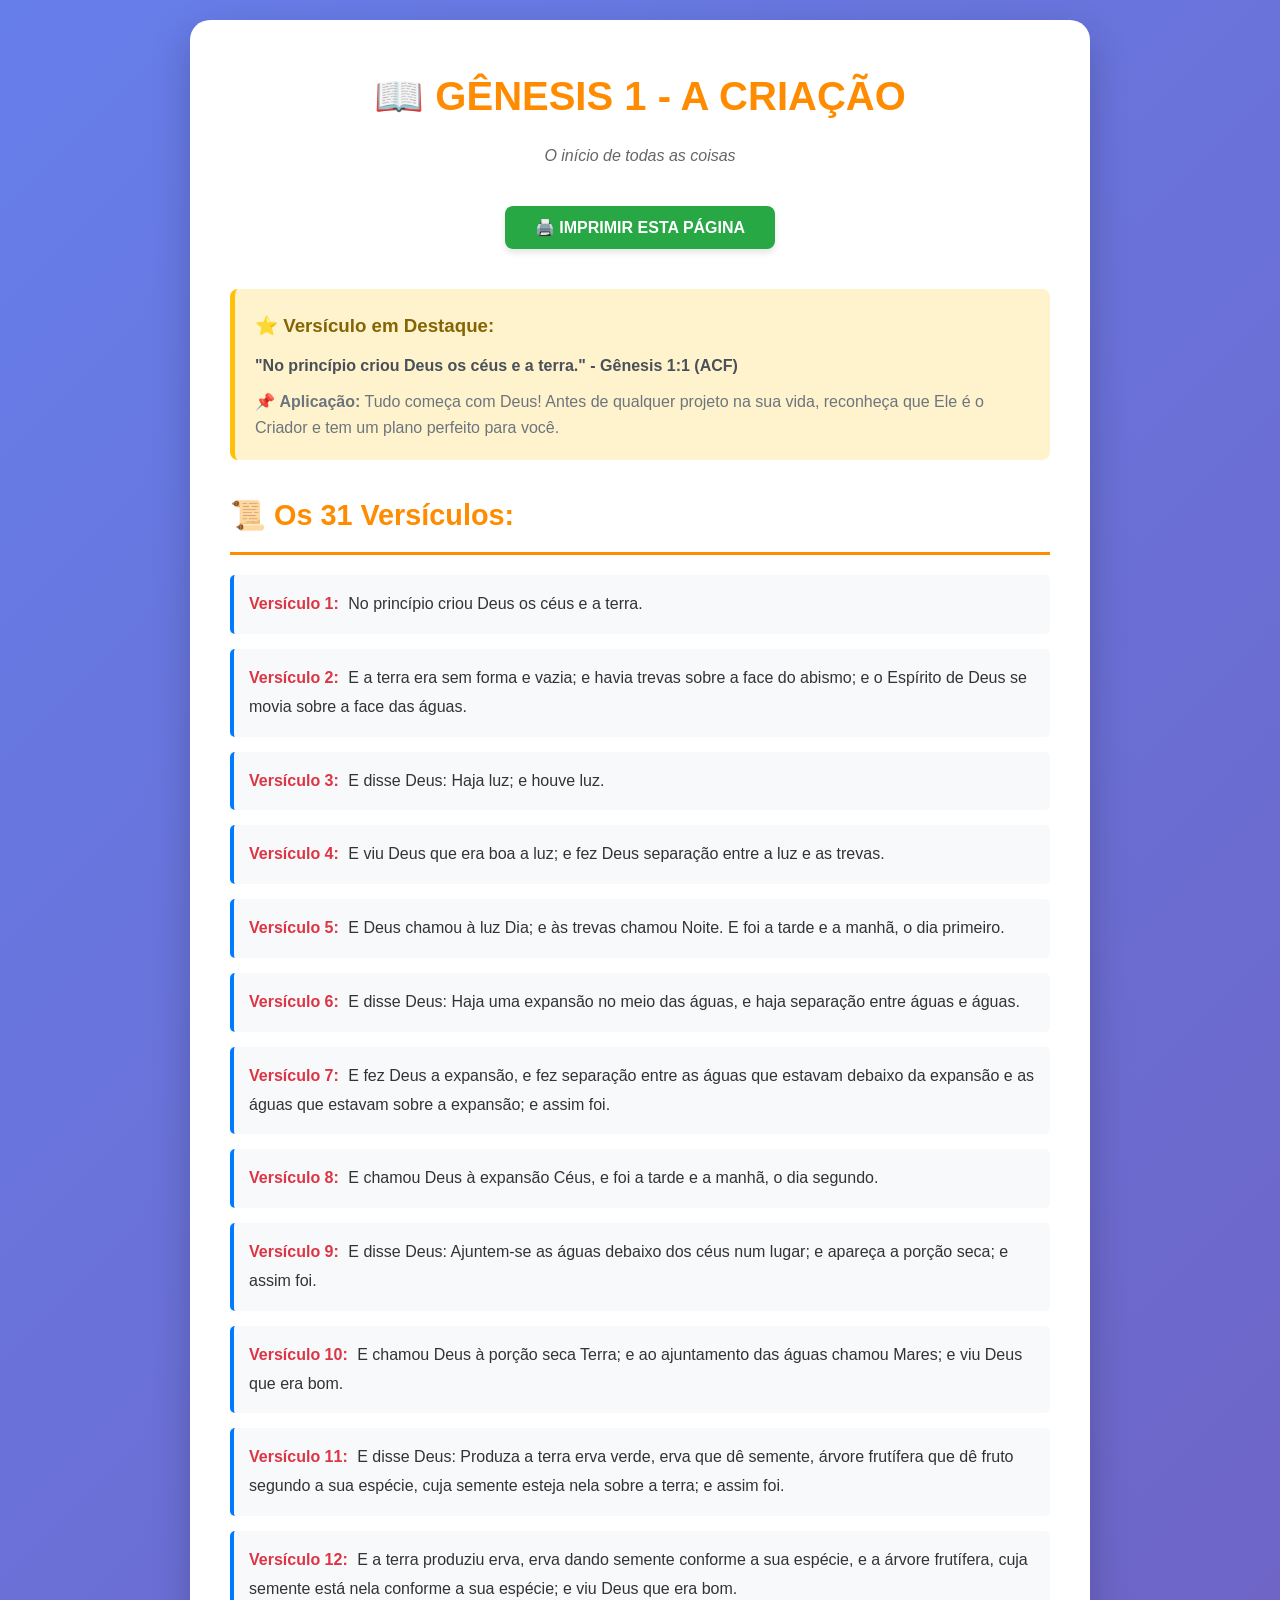
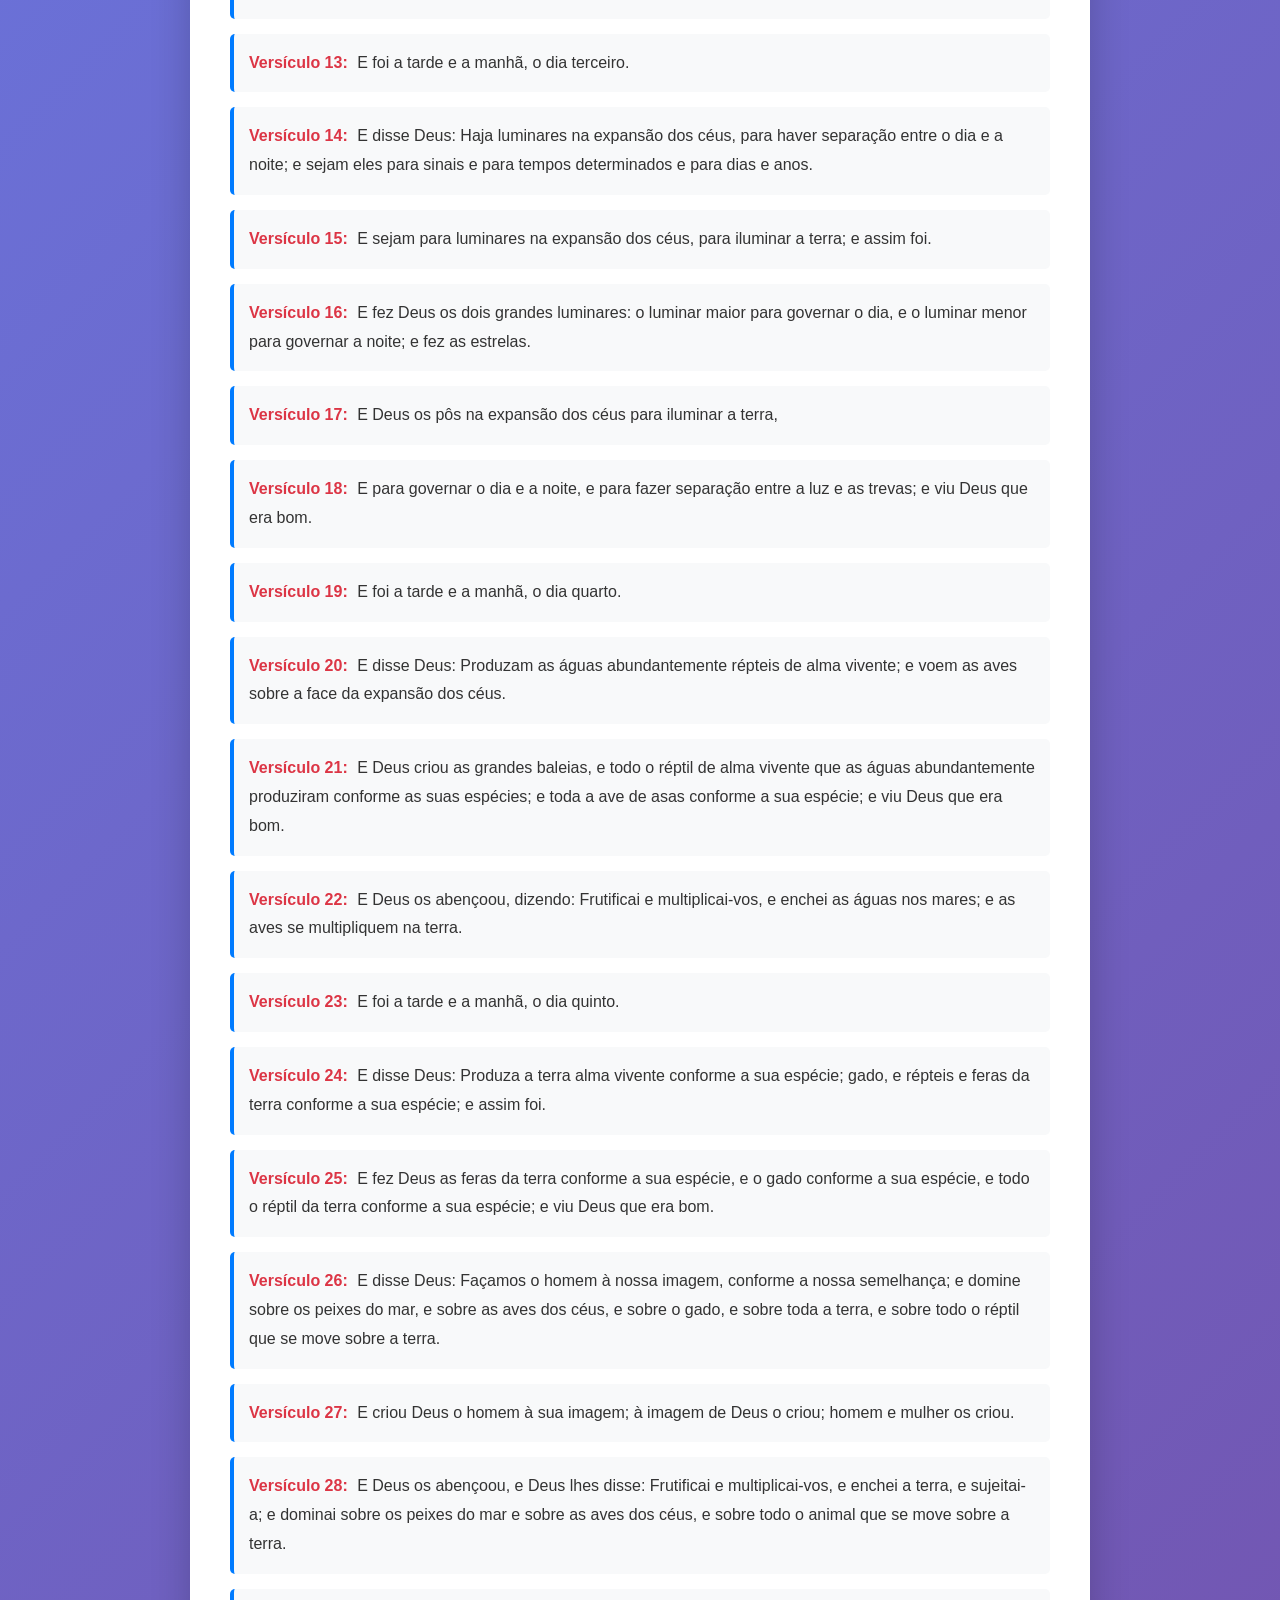
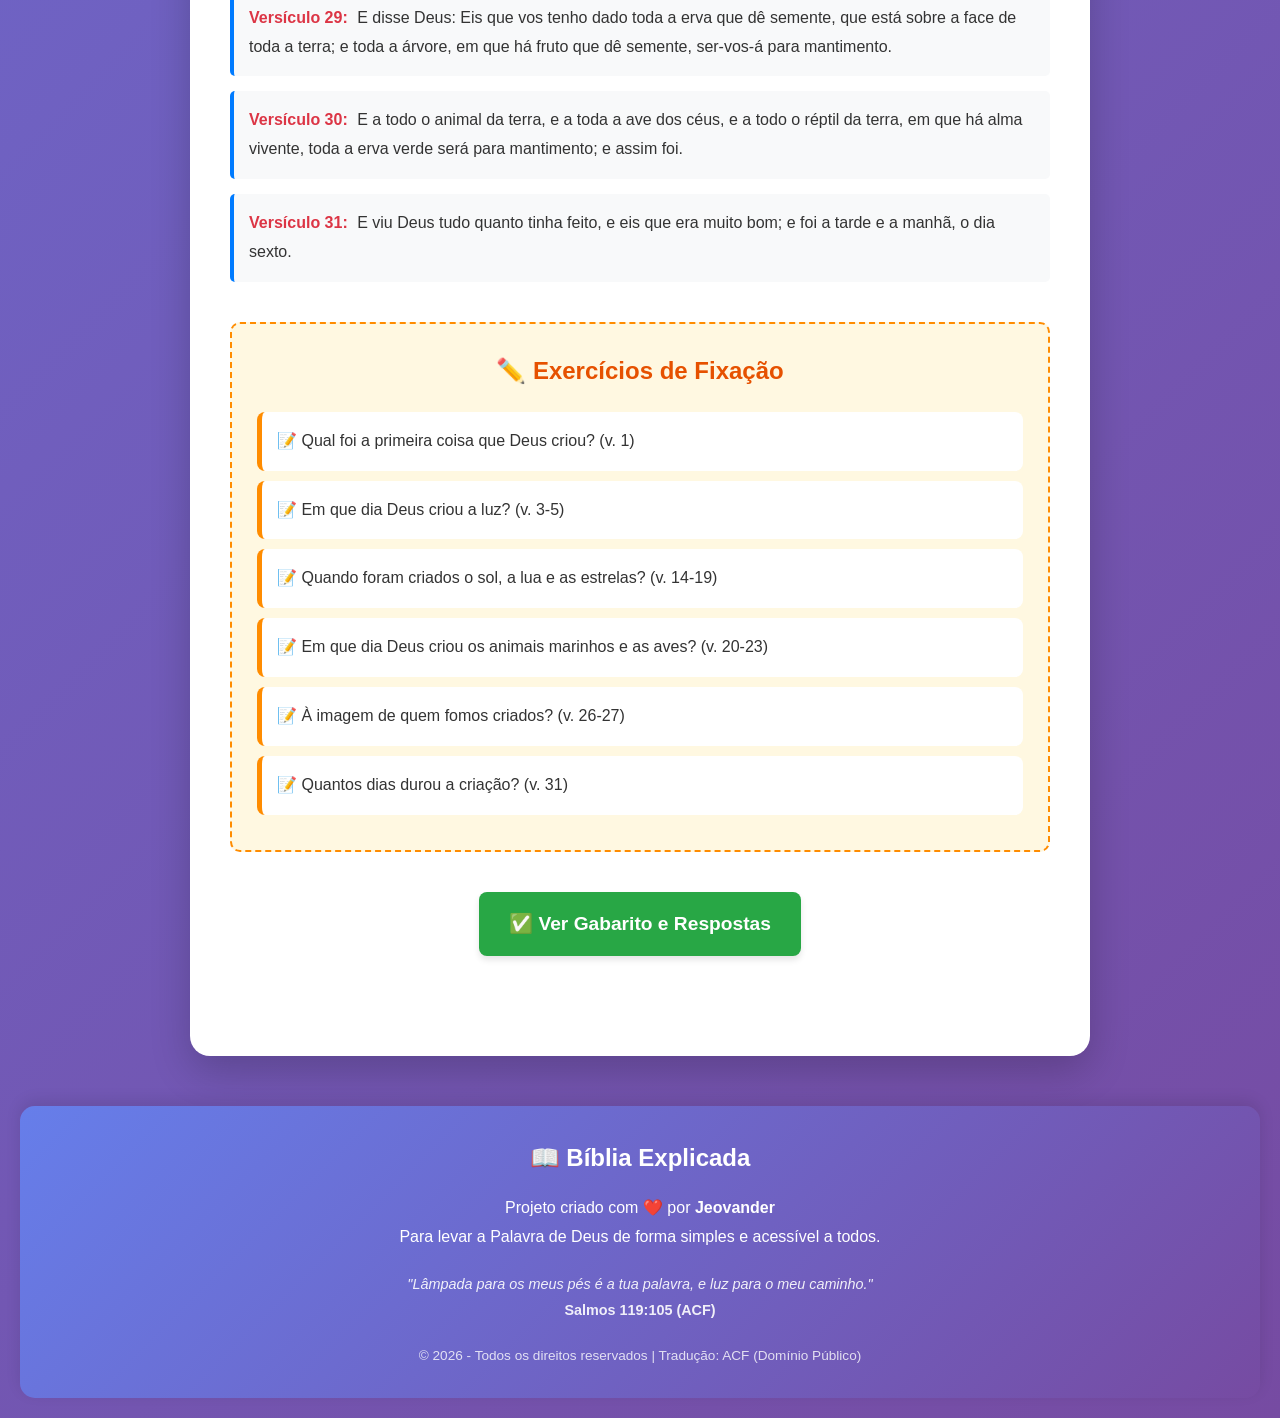
==== commit b6637b62: "Update genesis-1.html" ====
--- a/genesis-1.html
+++ b/genesis-1.html
@@ -194,3 +194,22 @@
     </div>
 </body>
 </html>
+        <!-- Rodapé -->
+        <footer style="background: linear-gradient(135deg, #667eea 0%, #764ba2 100%); color: white; text-align: center; padding: 30px 20px; margin-top: 50px; border-radius: 15px; box-shadow: 0 -5px 15px rgba(0,0,0,0.1);">
+            <h3 style="margin-bottom: 15px; font-size: 1.5em;">📖 Bíblia Explicada</h3>
+            <p style="margin-bottom: 10px; line-height: 1.8;">
+                Projeto criado com ❤️ por <strong>Jeovander</strong><br>
+                Para levar a Palavra de Deus de forma simples e acessível a todos.
+            </p>
+            <p style="margin-top: 20px; font-size: 0.9em; opacity: 0.9;">
+                <em>"Lâmpada para os meus pés é a tua palavra, e luz para o meu caminho."</em><br>
+                <strong>Salmos 119:105 (ACF)</strong>
+            </p>
+            <p style="margin-top: 20px; font-size: 0.85em; opacity: 0.8;">
+                © 2026 - Todos os direitos reservados | Tradução: ACF (Domínio Público)
+            </p>
+        </footer>
+    </div>
+</body>
+</html>
+
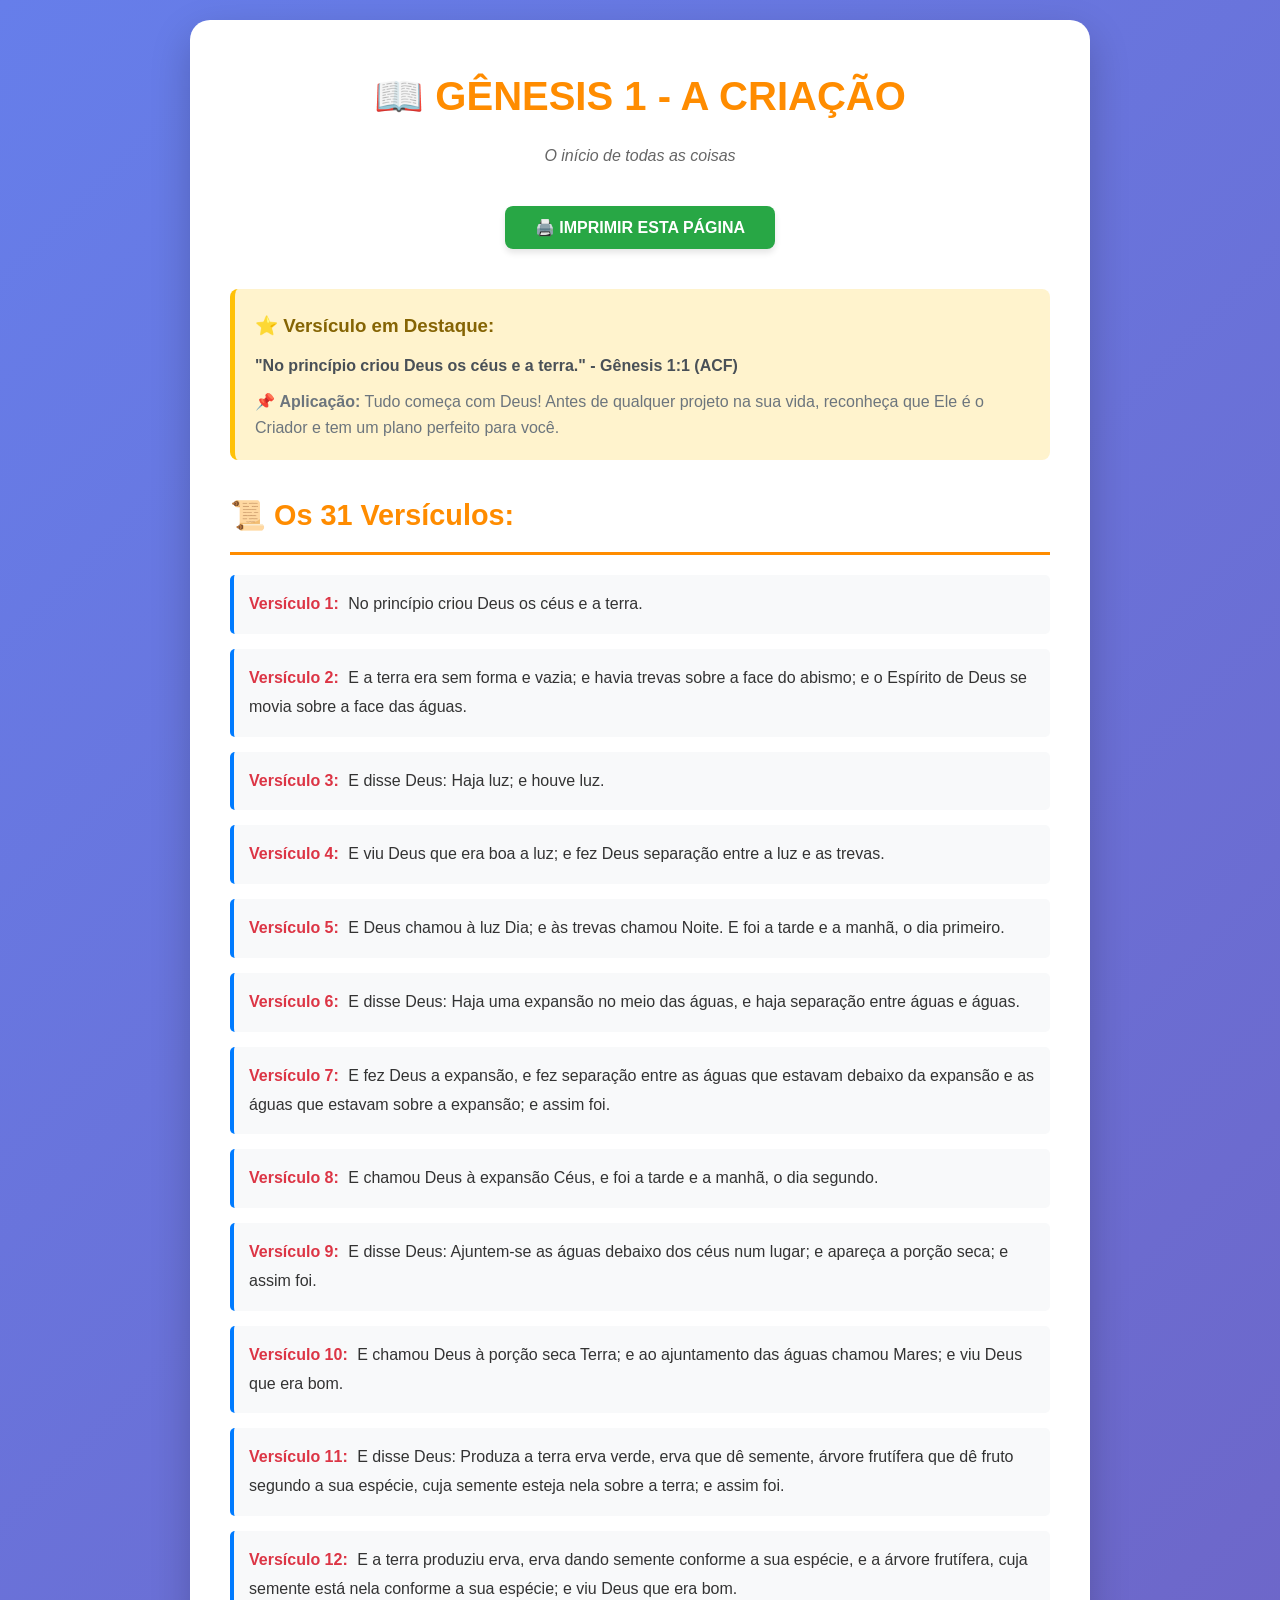
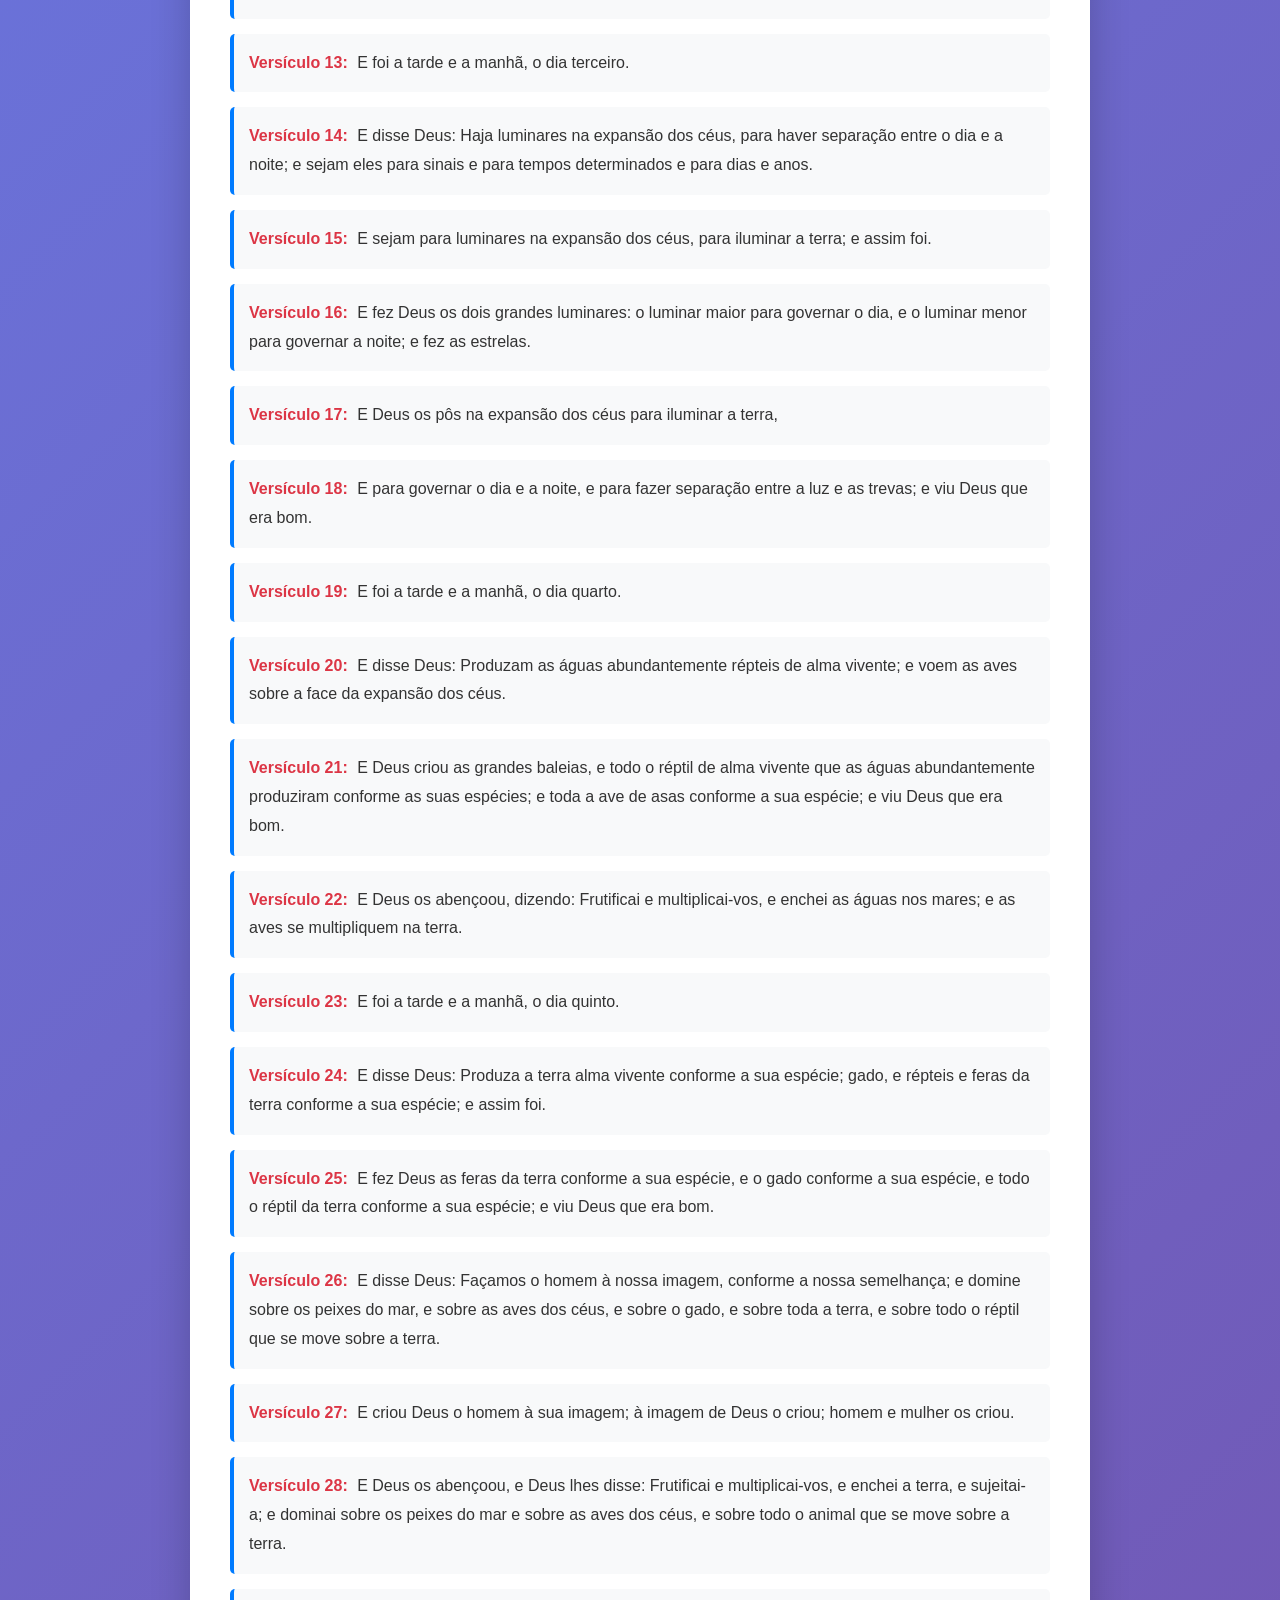
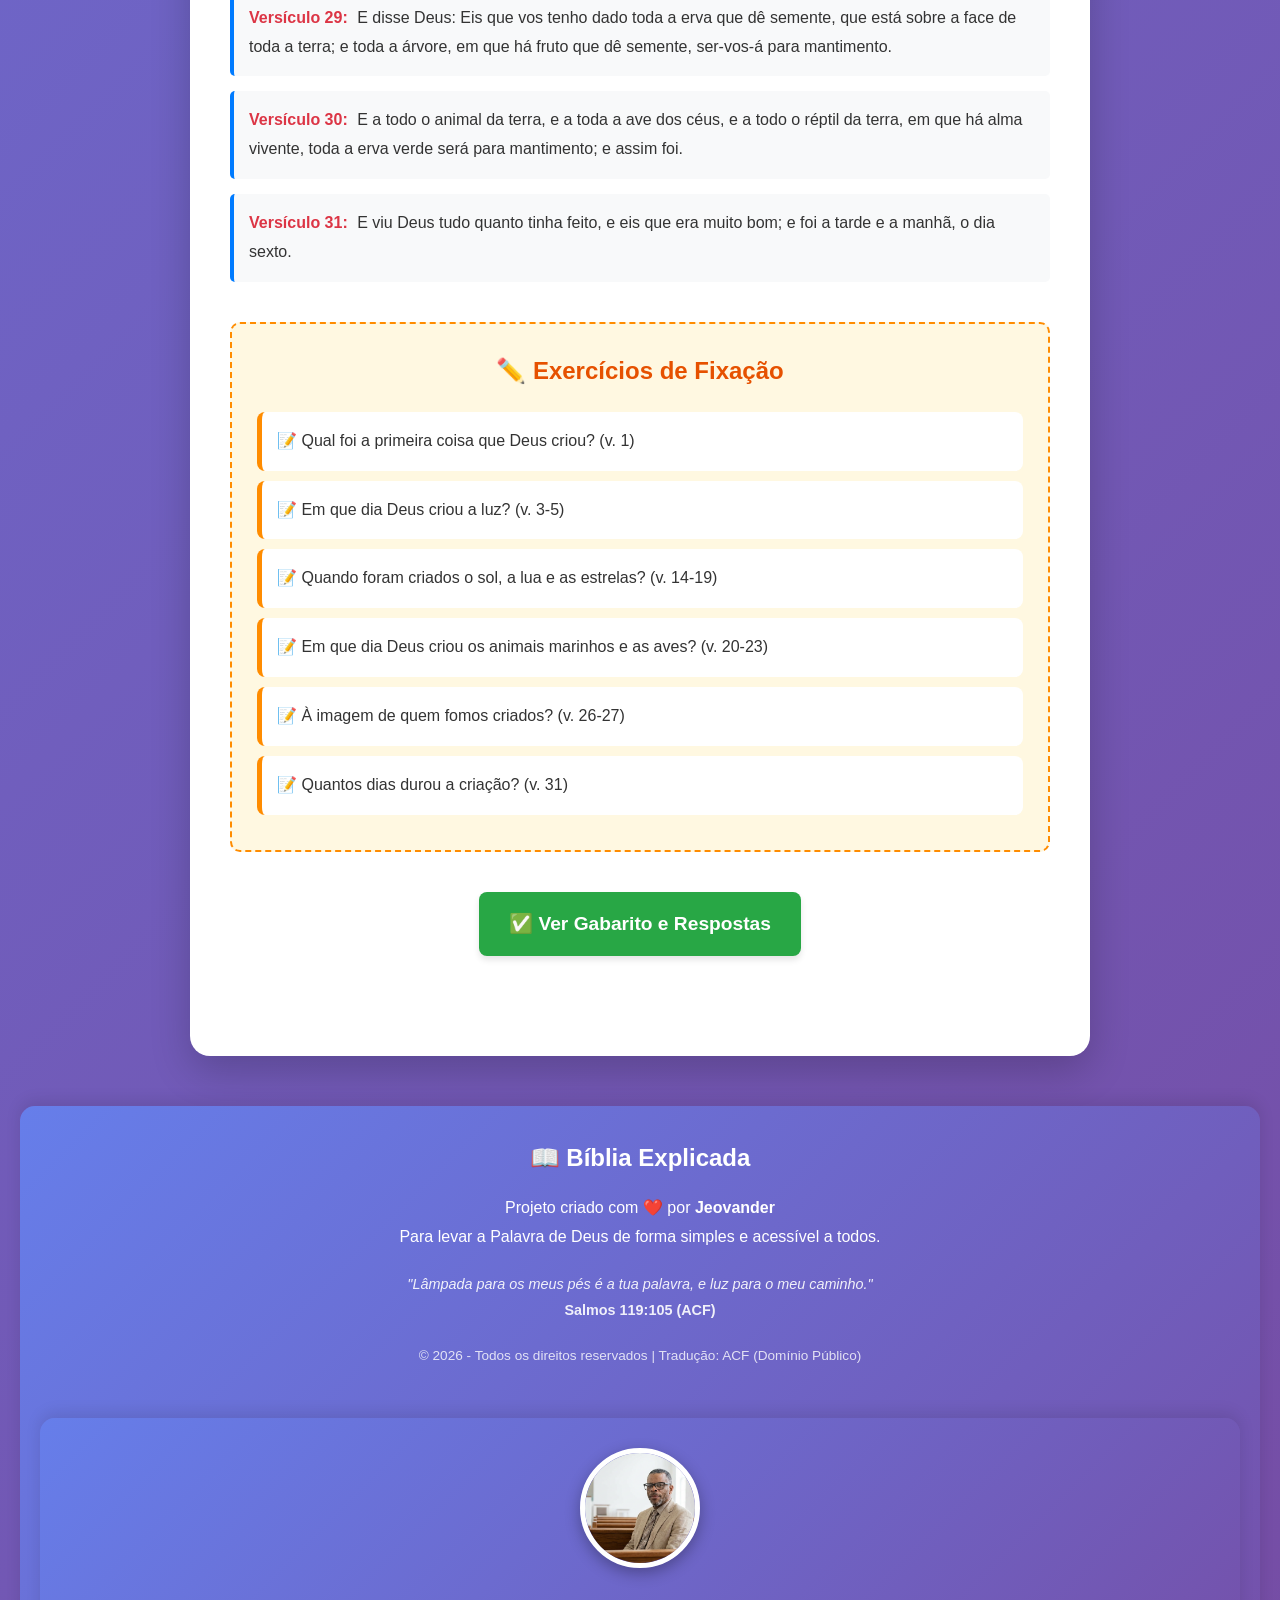
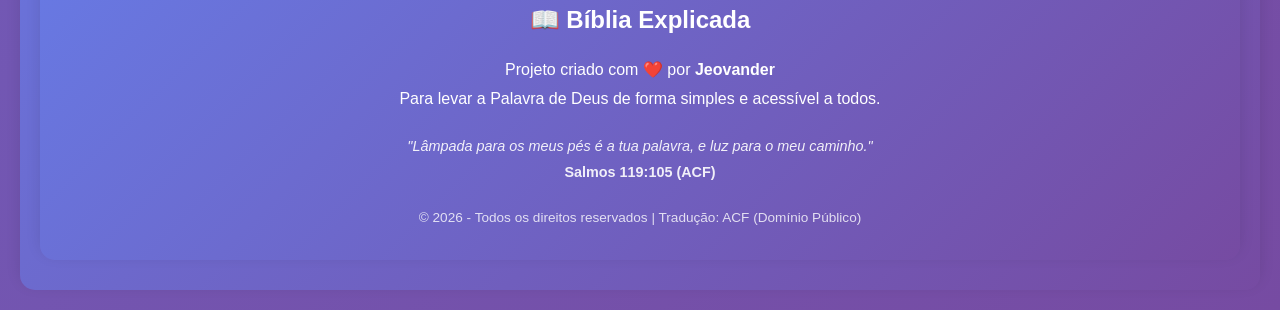
==== commit c263788d: "Update genesis-1.html" ====
--- a/genesis-1.html
+++ b/genesis-1.html
@@ -207,9 +207,32 @@
             </p>
             <p style="margin-top: 20px; font-size: 0.85em; opacity: 0.8;">
                 © 2026 - Todos os direitos reservados | Tradução: ACF (Domínio Público)
+                        <!-- Rodapé -->
+        <footer style="background: linear-gradient(135deg, #667eea 0%, #764ba2 100%); color: white; text-align: center; padding: 30px 20px; margin-top: 50px; border-radius: 15px; box-shadow: 0 -5px 15px rgba(0,0,0,0.1);">
+            
+            <!-- Foto do Criador -->
+            <div style="margin-bottom: 20px;">
+                <img src="jeovander.jpg.png" alt="Jeovander" style="width: 120px; height: 120px; border-radius: 50%; border: 5px solid white; box-shadow: 0 5px 15px rgba(0,0,0,0.3); object-fit: cover;">
+            </div>
+            
+            <h3 style="margin-bottom: 15px; font-size: 1.5em;">📖 Bíblia Explicada</h3>
+            <p style="margin-bottom: 10px; line-height: 1.8;">
+                Projeto criado com ❤️ por <strong>Jeovander</strong><br>
+                Para levar a Palavra de Deus de forma simples e acessível a todos.
+            </p>
+            <p style="margin-top: 20px; font-size: 0.9em; opacity: 0.9;">
+                <em>"Lâmpada para os meus pés é a tua palavra, e luz para o meu caminho."</em><br>
+                <strong>Salmos 119:105 (ACF)</strong>
+            </p>
+            <p style="margin-top: 20px; font-size: 0.85em; opacity: 0.8;">
+                © 2026 - Todos os direitos reservados | Tradução: ACF (Domínio Público)
+            </p>
+        </footer>
+
             </p>
         </footer>
     </div>
 </body>
 </html>
 
+
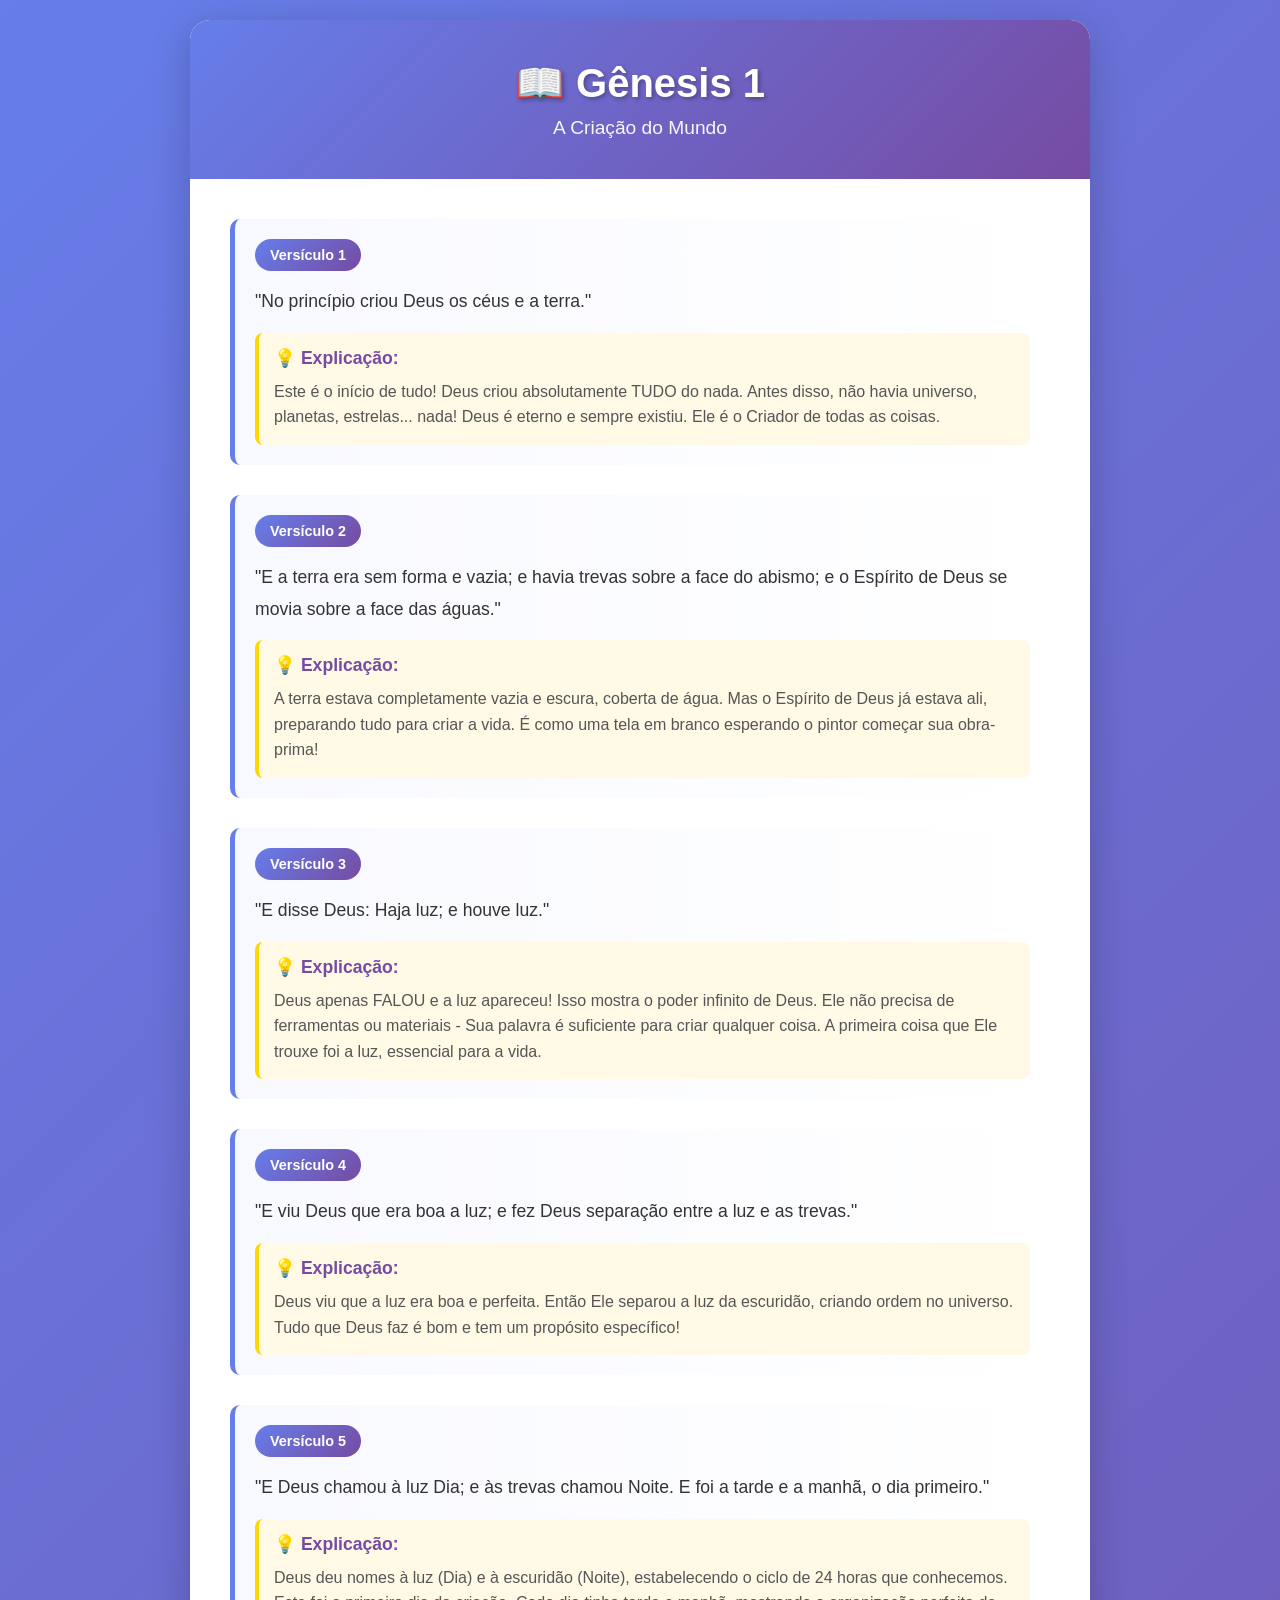
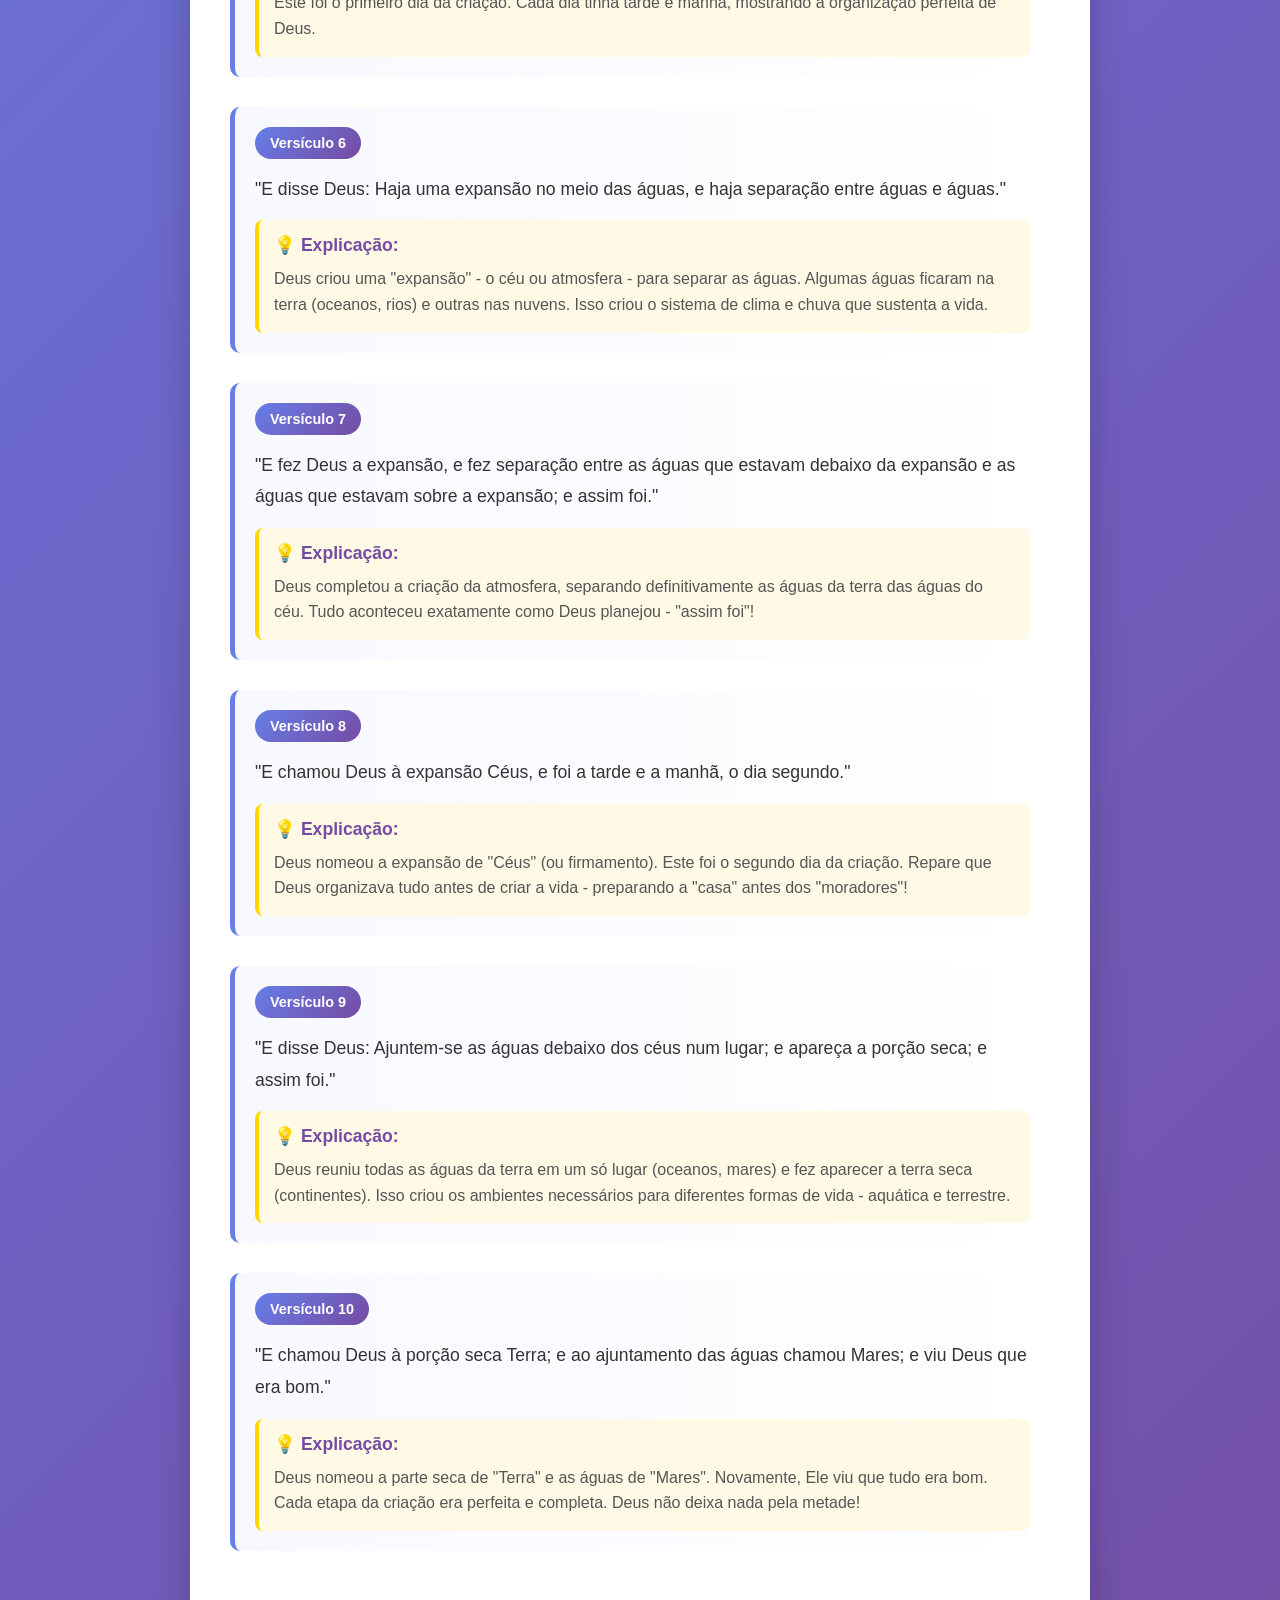
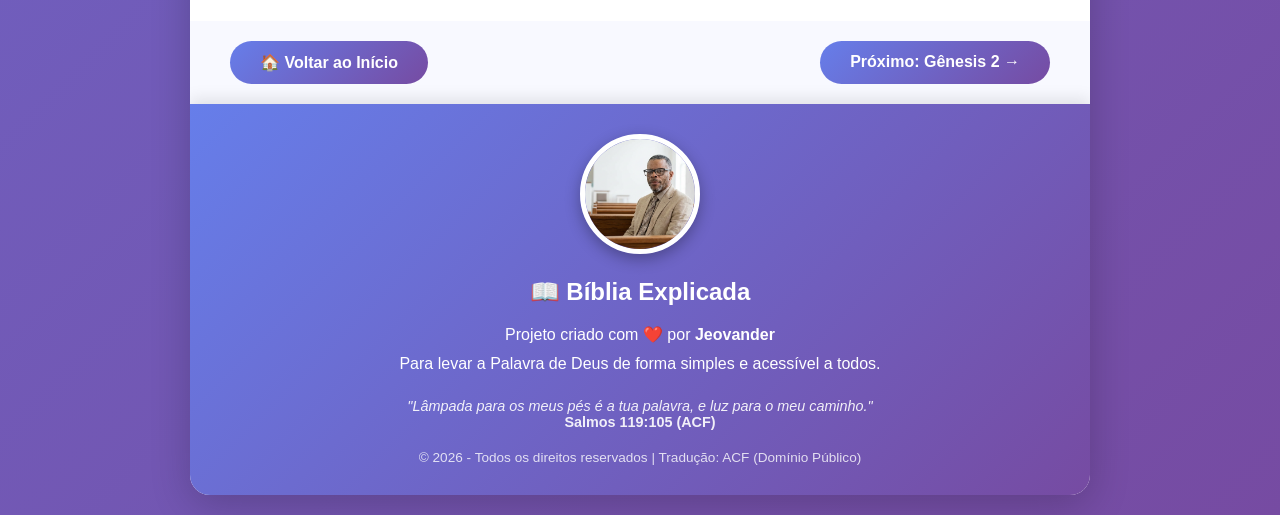
==== commit 784b9407: "Update genesis-1.html" ====
--- a/genesis-1.html
+++ b/genesis-1.html
@@ -3,212 +3,282 @@
 <head>
     <meta charset="UTF-8">
     <meta name="viewport" content="width=device-width, initial-scale=1.0">
-    <title>Gênesis 1 - A Criação | Bíblia Explicada</title>
+    <title>Gênesis 1 - Bíblia Explicada</title>
     <style>
-        * { margin: 0; padding: 0; box-sizing: border-box; }
-        body { font-family: 'Segoe UI', Tahoma, Geneva, Verdana, sans-serif; background: linear-gradient(135deg, #667eea 0%, #764ba2 100%); color: #333; line-height: 1.8; padding: 20px; }
-        .container { max-width: 900px; margin: auto; background: #fff; padding: 40px; border-radius: 20px; box-shadow: 0 15px 40px rgba(0,0,0,0.2); }
-        header { text-align: center; margin-bottom: 40px; }
-        h1 { color: #ff8c00; font-size: 2.5em; margin-bottom: 10px; }
-        .subtitulo { color: #666; font-style: italic; margin-bottom: 20px; }
-        .btn-imprimir { background-color: #28a745; color: white; padding: 12px 30px; border: none; border-radius: 8px; font-size: 1em; font-weight: bold; cursor: pointer; margin-top: 15px; box-shadow: 0 4px 6px rgba(0,0,0,0.1); }
-        .btn-imprimir:hover { background-color: #218838; }
-        .destaque { background-color: #fff3cd; border-left: 5px solid #ffc107; padding: 20px; margin: 30px 0; border-radius: 8px; }
-        .destaque h3 { color: #856404; margin-bottom: 10px; }
-        .versiculo { color: #495057; font-weight: bold; margin-bottom: 8px; }
-        .aplicacao { color: #6c757d; line-height: 1.6; }
-        .secao { margin: 30px 0; }
-        .secao h2 { color: #ff8c00; font-size: 1.8em; margin-bottom: 20px; border-bottom: 3px solid #ff8c00; padding-bottom: 10px; }
-        .versiculo-box { background-color: #f8f9fa; padding: 15px; margin: 15px 0; border-left: 4px solid #007bff; border-radius: 5px; }
-        .versiculo-numero { color: #dc3545; font-weight: bold; margin-right: 5px; }
-        .exercicios { background-color: #fff8e1; padding: 25px; border-radius: 10px; border: 2px dashed #ff8c00; margin-top: 40px; }
-        .exercicios h2 { color: #e65100; text-align: center; margin-bottom: 20px; }
-        .exercicios ul { list-style: none; padding-left: 0; }
-        .exercicios li { background-color: #fff; padding: 15px; margin: 10px 0; border-radius: 8px; border-left: 5px solid #ff8c00; }
-        @media print { body { background: white; } .btn-imprimir { display: none; } }
+        * {
+            margin: 0;
+            padding: 0;
+            box-sizing: border-box;
+        }
+
+        body {
+            font-family: 'Segoe UI', Tahoma, Geneva, Verdana, sans-serif;
+            background: linear-gradient(135deg, #667eea 0%, #764ba2 100%);
+            min-height: 100vh;
+            padding: 20px;
+        }
+
+        .container {
+            max-width: 900px;
+            margin: 0 auto;
+            background: white;
+            border-radius: 20px;
+            box-shadow: 0 10px 40px rgba(0,0,0,0.2);
+            overflow: hidden;
+        }
+
+        .header {
+            background: linear-gradient(135deg, #667eea 0%, #764ba2 100%);
+            color: white;
+            padding: 40px;
+            text-align: center;
+        }
+
+        .header h1 {
+            font-size: 2.5em;
+            margin-bottom: 10px;
+            text-shadow: 2px 2px 4px rgba(0,0,0,0.3);
+        }
+
+        .header p {
+            font-size: 1.2em;
+            opacity: 0.95;
+        }
+
+        .content {
+            padding: 40px;
+        }
+
+        .verse {
+            margin-bottom: 30px;
+            padding: 20px;
+            background: linear-gradient(to right, #f8f9ff, #ffffff);
+            border-left: 5px solid #667eea;
+            border-radius: 10px;
+            transition: transform 0.3s ease, box-shadow 0.3s ease;
+        }
+
+        .verse:hover {
+            transform: translateX(5px);
+            box-shadow: 0 5px 15px rgba(102, 126, 234, 0.2);
+        }
+
+        .verse-number {
+            display: inline-block;
+            background: linear-gradient(135deg, #667eea, #764ba2);
+            color: white;
+            padding: 8px 15px;
+            border-radius: 20px;
+            font-weight: bold;
+            margin-bottom: 15px;
+            font-size: 0.9em;
+        }
+
+        .verse-text {
+            font-size: 1.1em;
+            line-height: 1.8;
+            color: #333;
+            margin-bottom: 15px;
+        }
+
+        .explanation {
+            background: #fff9e6;
+            padding: 15px;
+            border-radius: 8px;
+            border-left: 4px solid #ffd700;
+            margin-top: 10px;
+        }
+
+        .explanation h3 {
+            color: #764ba2;
+            margin-bottom: 10px;
+            font-size: 1.1em;
+        }
+
+        .explanation p {
+            color: #555;
+            line-height: 1.6;
+        }
+
+        .navigation {
+            display: flex;
+            justify-content: space-between;
+            padding: 20px 40px;
+            background: #f8f9ff;
+        }
+
+        .nav-button {
+            padding: 12px 30px;
+            background: linear-gradient(135deg, #667eea, #764ba2);
+            color: white;
+            text-decoration: none;
+            border-radius: 25px;
+            font-weight: bold;
+            transition: transform 0.3s ease, box-shadow 0.3s ease;
+        }
+
+        .nav-button:hover {
+            transform: translateY(-2px);
+            box-shadow: 0 5px 15px rgba(102, 126, 234, 0.4);
+        }
+
+        .nav-button.disabled {
+            background: #ccc;
+            cursor: not-allowed;
+        }
+
+        @media (max-width: 768px) {
+            .header h1 {
+                font-size: 2em;
+            }
+            
+            .content {
+                padding: 20px;
+            }
+            
+            .navigation {
+                flex-direction: column;
+                gap: 10px;
+            }
+        }
     </style>
 </head>
 <body>
     <div class="container">
-        <header>
-            <h1>📖 GÊNESIS 1 - A CRIAÇÃO</h1>
-            <p class="subtitulo">O início de todas as coisas</p>
-            <button class="btn-imprimir" onclick="window.print()">🖨️ IMPRIMIR ESTA PÁGINA</button>
-        </header>
-
-        <!-- Versículo em Destaque -->
-        <div class="destaque">
-            <h3>⭐ Versículo em Destaque:</h3>
-            <p class="versiculo">"No princípio criou Deus os céus e a terra." - Gênesis 1:1 (ACF)</p>
-            <p class="aplicacao">📌 <strong>Aplicação:</strong> Tudo começa com Deus! Antes de qualquer projeto na sua vida, reconheça que Ele é o Criador e tem um plano perfeito para você.</p>
+        <div class="header">
+            <h1>📖 Gênesis 1</h1>
+            <p>A Criação do Mundo</p>
         </div>
 
-        <!-- Os 31 Versículos -->
-        <section class="secao">
-            <h2>📜 Os 31 Versículos:</h2>
-
-            <div class="versiculo-box">
-                <p><span class="versiculo-numero">Versículo 1:</span> No princípio criou Deus os céus e a terra.</p>
-            </div>
-
-            <div class="versiculo-box">
-                <p><span class="versiculo-numero">Versículo 2:</span> E a terra era sem forma e vazia; e havia trevas sobre a face do abismo; e o Espírito de Deus se movia sobre a face das águas.</p>
-            </div>
-
-            <div class="versiculo-box">
-                <p><span class="versiculo-numero">Versículo 3:</span> E disse Deus: Haja luz; e houve luz.</p>
-            </div>
-
-            <div class="versiculo-box">
-                <p><span class="versiculo-numero">Versículo 4:</span> E viu Deus que era boa a luz; e fez Deus separação entre a luz e as trevas.</p>
-            </div>
-
-            <div class="versiculo-box">
-                <p><span class="versiculo-numero">Versículo 5:</span> E Deus chamou à luz Dia; e às trevas chamou Noite. E foi a tarde e a manhã, o dia primeiro.</p>
-            </div>
-
-            <div class="versiculo-box">
-                <p><span class="versiculo-numero">Versículo 6:</span> E disse Deus: Haja uma expansão no meio das águas, e haja separação entre águas e águas.</p>
-            </div>
-
-            <div class="versiculo-box">
-                <p><span class="versiculo-numero">Versículo 7:</span> E fez Deus a expansão, e fez separação entre as águas que estavam debaixo da expansão e as águas que estavam sobre a expansão; e assim foi.</p>
-            </div>
-
-            <div class="versiculo-box">
-                <p><span class="versiculo-numero">Versículo 8:</span> E chamou Deus à expansão Céus, e foi a tarde e a manhã, o dia segundo.</p>
-            </div>
-
-            <div class="versiculo-box">
-                <p><span class="versiculo-numero">Versículo 9:</span> E disse Deus: Ajuntem-se as águas debaixo dos céus num lugar; e apareça a porção seca; e assim foi.</p>
-            </div>
-
-            <div class="versiculo-box">
-                <p><span class="versiculo-numero">Versículo 10:</span> E chamou Deus à porção seca Terra; e ao ajuntamento das águas chamou Mares; e viu Deus que era bom.</p>
-            </div>
-
-            <div class="versiculo-box">
-                <p><span class="versiculo-numero">Versículo 11:</span> E disse Deus: Produza a terra erva verde, erva que dê semente, árvore frutífera que dê fruto segundo a sua espécie, cuja semente esteja nela sobre a terra; e assim foi.</p>
-            </div>
-
-            <div class="versiculo-box">
-                <p><span class="versiculo-numero">Versículo 12:</span> E a terra produziu erva, erva dando semente conforme a sua espécie, e a árvore frutífera, cuja semente está nela conforme a sua espécie; e viu Deus que era bom.</p>
-            </div>
-
-            <div class="versiculo-box">
-                <p><span class="versiculo-numero">Versículo 13:</span> E foi a tarde e a manhã, o dia terceiro.</p>
-            </div>
-
-            <div class="versiculo-box">
-                <p><span class="versiculo-numero">Versículo 14:</span> E disse Deus: Haja luminares na expansão dos céus, para haver separação entre o dia e a noite; e sejam eles para sinais e para tempos determinados e para dias e anos.</p>
-            </div>
-
-            <div class="versiculo-box">
-                <p><span class="versiculo-numero">Versículo 15:</span> E sejam para luminares na expansão dos céus, para iluminar a terra; e assim foi.</p>
-            </div>
-
-            <div class="versiculo-box">
-                <p><span class="versiculo-numero">Versículo 16:</span> E fez Deus os dois grandes luminares: o luminar maior para governar o dia, e o luminar menor para governar a noite; e fez as estrelas.</p>
-            </div>
-
-            <div class="versiculo-box">
-                <p><span class="versiculo-numero">Versículo 17:</span> E Deus os pôs na expansão dos céus para iluminar a terra,</p>
-            </div>
-
-            <div class="versiculo-box">
-                <p><span class="versiculo-numero">Versículo 18:</span> E para governar o dia e a noite, e para fazer separação entre a luz e as trevas; e viu Deus que era bom.</p>
-            </div>
-
-            <div class="versiculo-box">
-                <p><span class="versiculo-numero">Versículo 19:</span> E foi a tarde e a manhã, o dia quarto.</p>
-            </div>
-
-            <div class="versiculo-box">
-                <p><span class="versiculo-numero">Versículo 20:</span> E disse Deus: Produzam as águas abundantemente répteis de alma vivente; e voem as aves sobre a face da expansão dos céus.</p>
-            </div>
-
-            <div class="versiculo-box">
-                <p><span class="versiculo-numero">Versículo 21:</span> E Deus criou as grandes baleias, e todo o réptil de alma vivente que as águas abundantemente produziram conforme as suas espécies; e toda a ave de asas conforme a sua espécie; e viu Deus que era bom.</p>
-            </div>
-
-            <div class="versiculo-box">
-                <p><span class="versiculo-numero">Versículo 22:</span> E Deus os abençoou, dizendo: Frutificai e multiplicai-vos, e enchei as águas nos mares; e as aves se multipliquem na terra.</p>
-            </div>
-
-            <div class="versiculo-box">
-                <p><span class="versiculo-numero">Versículo 23:</span> E foi a tarde e a manhã, o dia quinto.</p>
-            </div>
-
-            <div class="versiculo-box">
-                <p><span class="versiculo-numero">Versículo 24:</span> E disse Deus: Produza a terra alma vivente conforme a sua espécie; gado, e répteis e feras da terra conforme a sua espécie; e assim foi.</p>
-            </div>
-
-            <div class="versiculo-box">
-                <p><span class="versiculo-numero">Versículo 25:</span> E fez Deus as feras da terra conforme a sua espécie, e o gado conforme a sua espécie, e todo o réptil da terra conforme a sua espécie; e viu Deus que era bom.</p>
-            </div>
-
-            <div class="versiculo-box">
-                <p><span class="versiculo-numero">Versículo 26:</span> E disse Deus: Façamos o homem à nossa imagem, conforme a nossa semelhança; e domine sobre os peixes do mar, e sobre as aves dos céus, e sobre o gado, e sobre toda a terra, e sobre todo o réptil que se move sobre a terra.</p>
-            </div>
-
-            <div class="versiculo-box">
-                <p><span class="versiculo-numero">Versículo 27:</span> E criou Deus o homem à sua imagem; à imagem de Deus o criou; homem e mulher os criou.</p>
-            </div>
-
-            <div class="versiculo-box">
-                <p><span class="versiculo-numero">Versículo 28:</span> E Deus os abençoou, e Deus lhes disse: Frutificai e multiplicai-vos, e enchei a terra, e sujeitai-a; e dominai sobre os peixes do mar e sobre as aves dos céus, e sobre todo o animal que se move sobre a terra.</p>
-            </div>
-
-            <div class="versiculo-box">
-                <p><span class="versiculo-numero">Versículo 29:</span> E disse Deus: Eis que vos tenho dado toda a erva que dê semente, que está sobre a face de toda a terra; e toda a árvore, em que há fruto que dê semente, ser-vos-á para mantimento.</p>
-            </div>
-
-            <div class="versiculo-box">
-                <p><span class="versiculo-numero">Versículo 30:</span> E a todo o animal da terra, e a toda a ave dos céus, e a todo o réptil da terra, em que há alma vivente, toda a erva verde será para mantimento; e assim foi.</p>
-            </div>
-
-            <div class="versiculo-box">
-                <p><span class="versiculo-numero">Versículo 31:</span> E viu Deus tudo quanto tinha feito, e eis que era muito bom; e foi a tarde e a manhã, o dia sexto.</p>
-            </div>
-        </section>
-
-        <!-- Exercícios de Fixação -->
-        <div class="exercicios">
-            <h2>✏️ Exercícios de Fixação</h2>
-            <ul>
-                <li>📝 Qual foi a primeira coisa que Deus criou? (v. 1)</li>
-                <li>📝 Em que dia Deus criou a luz? (v. 3-5)</li>
-                <li>📝 Quando foram criados o sol, a lua e as estrelas? (v. 14-19)</li>
-                <li>📝 Em que dia Deus criou os animais marinhos e as aves? (v. 20-23)</li>
-                <li>📝 À imagem de quem fomos criados? (v. 26-27)</li>
-                <li>📝 Quantos dias durou a criação? (v. 31)</li>
-            </ul>
+        <div class="content">
+            <!-- Versículo 1 -->
+            <div class="verse">
+                <span class="verse-number">Versículo 1</span>
+                <div class="verse-text">
+                    "No princípio criou Deus os céus e a terra."
+                </div>
+                <div class="explanation">
+                    <h3>💡 Explicação:</h3>
+                    <p>Este é o início de tudo! Deus criou absolutamente TUDO do nada. Antes disso, não havia universo, planetas, estrelas... nada! Deus é eterno e sempre existiu. Ele é o Criador de todas as coisas.</p>
+                </div>
+            </div>
+
+            <!-- Versículo 2 -->
+            <div class="verse">
+                <span class="verse-number">Versículo 2</span>
+                <div class="verse-text">
+                    "E a terra era sem forma e vazia; e havia trevas sobre a face do abismo; e o Espírito de Deus se movia sobre a face das águas."
+                </div>
+                <div class="explanation">
+                    <h3>💡 Explicação:</h3>
+                    <p>A terra estava completamente vazia e escura, coberta de água. Mas o Espírito de Deus já estava ali, preparando tudo para criar a vida. É como uma tela em branco esperando o pintor começar sua obra-prima!</p>
+                </div>
+            </div>
+
+            <!-- Versículo 3 -->
+            <div class="verse">
+                <span class="verse-number">Versículo 3</span>
+                <div class="verse-text">
+                    "E disse Deus: Haja luz; e houve luz."
+                </div>
+                <div class="explanation">
+                    <h3>💡 Explicação:</h3>
+                    <p>Deus apenas FALOU e a luz apareceu! Isso mostra o poder infinito de Deus. Ele não precisa de ferramentas ou materiais - Sua palavra é suficiente para criar qualquer coisa. A primeira coisa que Ele trouxe foi a luz, essencial para a vida.</p>
+                </div>
+            </div>
+
+            <!-- Versículo 4 -->
+            <div class="verse">
+                <span class="verse-number">Versículo 4</span>
+                <div class="verse-text">
+                    "E viu Deus que era boa a luz; e fez Deus separação entre a luz e as trevas."
+                </div>
+                <div class="explanation">
+                    <h3>💡 Explicação:</h3>
+                    <p>Deus viu que a luz era boa e perfeita. Então Ele separou a luz da escuridão, criando ordem no universo. Tudo que Deus faz é bom e tem um propósito específico!</p>
+                </div>
+            </div>
+
+            <!-- Versículo 5 -->
+            <div class="verse">
+                <span class="verse-number">Versículo 5</span>
+                <div class="verse-text">
+                    "E Deus chamou à luz Dia; e às trevas chamou Noite. E foi a tarde e a manhã, o dia primeiro."
+                </div>
+                <div class="explanation">
+                    <h3>💡 Explicação:</h3>
+                    <p>Deus deu nomes à luz (Dia) e à escuridão (Noite), estabelecendo o ciclo de 24 horas que conhecemos. Este foi o primeiro dia da criação. Cada dia tinha tarde e manhã, mostrando a organização perfeita de Deus.</p>
+                </div>
+            </div>
+
+            <!-- Versículo 6 -->
+            <div class="verse">
+                <span class="verse-number">Versículo 6</span>
+                <div class="verse-text">
+                    "E disse Deus: Haja uma expansão no meio das águas, e haja separação entre águas e águas."
+                </div>
+                <div class="explanation">
+                    <h3>💡 Explicação:</h3>
+                    <p>Deus criou uma "expansão" - o céu ou atmosfera - para separar as águas. Algumas águas ficaram na terra (oceanos, rios) e outras nas nuvens. Isso criou o sistema de clima e chuva que sustenta a vida.</p>
+                </div>
+            </div>
+
+            <!-- Versículo 7 -->
+            <div class="verse">
+                <span class="verse-number">Versículo 7</span>
+                <div class="verse-text">
+                    "E fez Deus a expansão, e fez separação entre as águas que estavam debaixo da expansão e as águas que estavam sobre a expansão; e assim foi."
+                </div>
+                <div class="explanation">
+                    <h3>💡 Explicação:</h3>
+                    <p>Deus completou a criação da atmosfera, separando definitivamente as águas da terra das águas do céu. Tudo aconteceu exatamente como Deus planejou - "assim foi"!</p>
+                </div>
+            </div>
+
+            <!-- Versículo 8 -->
+            <div class="verse">
+                <span class="verse-number">Versículo 8</span>
+                <div class="verse-text">
+                    "E chamou Deus à expansão Céus, e foi a tarde e a manhã, o dia segundo."
+                </div>
+                <div class="explanation">
+                    <h3>💡 Explicação:</h3>
+                    <p>Deus nomeou a expansão de "Céus" (ou firmamento). Este foi o segundo dia da criação. Repare que Deus organizava tudo antes de criar a vida - preparando a "casa" antes dos "moradores"!</p>
+                </div>
+            </div>
+
+            <!-- Versículo 9 -->
+            <div class="verse">
+                <span class="verse-number">Versículo 9</span>
+                <div class="verse-text">
+                    "E disse Deus: Ajuntem-se as águas debaixo dos céus num lugar; e apareça a porção seca; e assim foi."
+                </div>
+                <div class="explanation">
+                    <h3>💡 Explicação:</h3>
+                    <p>Deus reuniu todas as águas da terra em um só lugar (oceanos, mares) e fez aparecer a terra seca (continentes). Isso criou os ambientes necessários para diferentes formas de vida - aquática e terrestre.</p>
+                </div>
+            </div>
+
+            <!-- Versículo 10 -->
+            <div class="verse">
+                <span class="verse-number">Versículo 10</span>
+                <div class="verse-text">
+                    "E chamou Deus à porção seca Terra; e ao ajuntamento das águas chamou Mares; e viu Deus que era bom."
+                </div>
+                <div class="explanation">
+                    <h3>💡 Explicação:</h3>
+                    <p>Deus nomeou a parte seca de "Terra" e as águas de "Mares". Novamente, Ele viu que tudo era bom. Cada etapa da criação era perfeita e completa. Deus não deixa nada pela metade!</p>
+                </div>
+            </div>
         </div>
 
-        <!-- Botão do Gabarito -->
-        <div style="text-align: center; margin-top: 40px; margin-bottom: 60px;">
-            <a href="gabarito-genesis-1.html" style="background-color: #28a745; color: white; padding: 15px 30px; text-decoration: none; border-radius: 8px; font-weight: bold; font-size: 1.2em; box-shadow: 0 4px 6px rgba(0,0,0,0.1); display: inline-block;">
-                ✅ Ver Gabarito e Respostas
-            </a>
+        <div class="navigation">
+            <a href="index.html" class="nav-button">🏠 Voltar ao Início</a>
+            <a href="genesis-2.html" class="nav-button">Próximo: Gênesis 2 →</a>
         </div>
-    </div>
-</body>
-</html>
+
         <!-- Rodapé -->
-        <footer style="background: linear-gradient(135deg, #667eea 0%, #764ba2 100%); color: white; text-align: center; padding: 30px 20px; margin-top: 50px; border-radius: 15px; box-shadow: 0 -5px 15px rgba(0,0,0,0.1);">
-            <h3 style="margin-bottom: 15px; font-size: 1.5em;">📖 Bíblia Explicada</h3>
-            <p style="margin-bottom: 10px; line-height: 1.8;">
-                Projeto criado com ❤️ por <strong>Jeovander</strong><br>
-                Para levar a Palavra de Deus de forma simples e acessível a todos.
-            </p>
-            <p style="margin-top: 20px; font-size: 0.9em; opacity: 0.9;">
-                <em>"Lâmpada para os meus pés é a tua palavra, e luz para o meu caminho."</em><br>
-                <strong>Salmos 119:105 (ACF)</strong>
-            </p>
-            <p style="margin-top: 20px; font-size: 0.85em; opacity: 0.8;">
-                © 2026 - Todos os direitos reservados | Tradução: ACF (Domínio Público)
-                        <!-- Rodapé -->
-        <footer style="background: linear-gradient(135deg, #667eea 0%, #764ba2 100%); color: white; text-align: center; padding: 30px 20px; margin-top: 50px; border-radius: 15px; box-shadow: 0 -5px 15px rgba(0,0,0,0.1);">
+        <footer style="background: linear-gradient(135deg, #667eea 0%, #764ba2 100%); color: white; text-align: center; padding: 30px 20px; margin-top: 0px; border-radius: 0px; box-shadow: 0 -5px 15px rgba(0,0,0,0.1);">
             
             <!-- Foto do Criador -->
             <div style="margin-bottom: 20px;">
@@ -228,11 +298,6 @@
                 © 2026 - Todos os direitos reservados | Tradução: ACF (Domínio Público)
             </p>
         </footer>
-
-            </p>
-        </footer>
     </div>
 </body>
 </html>
-
-
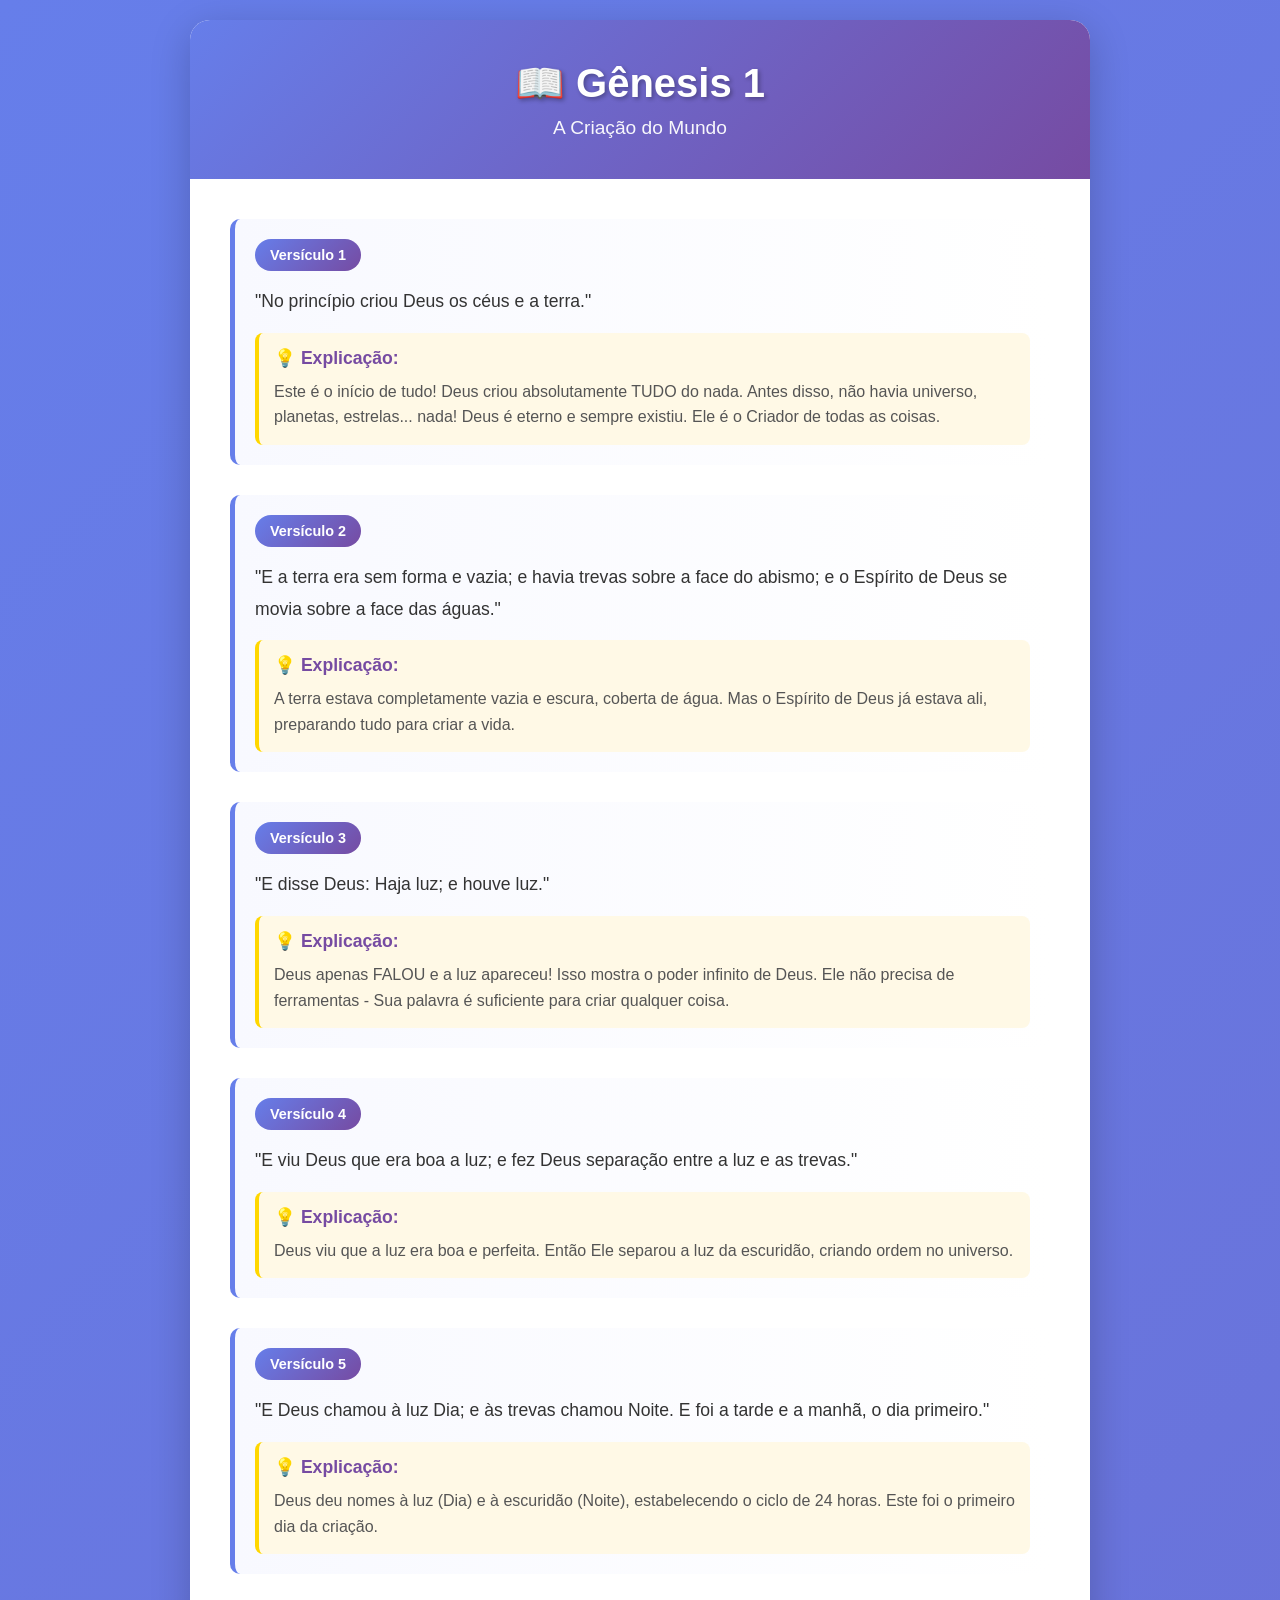
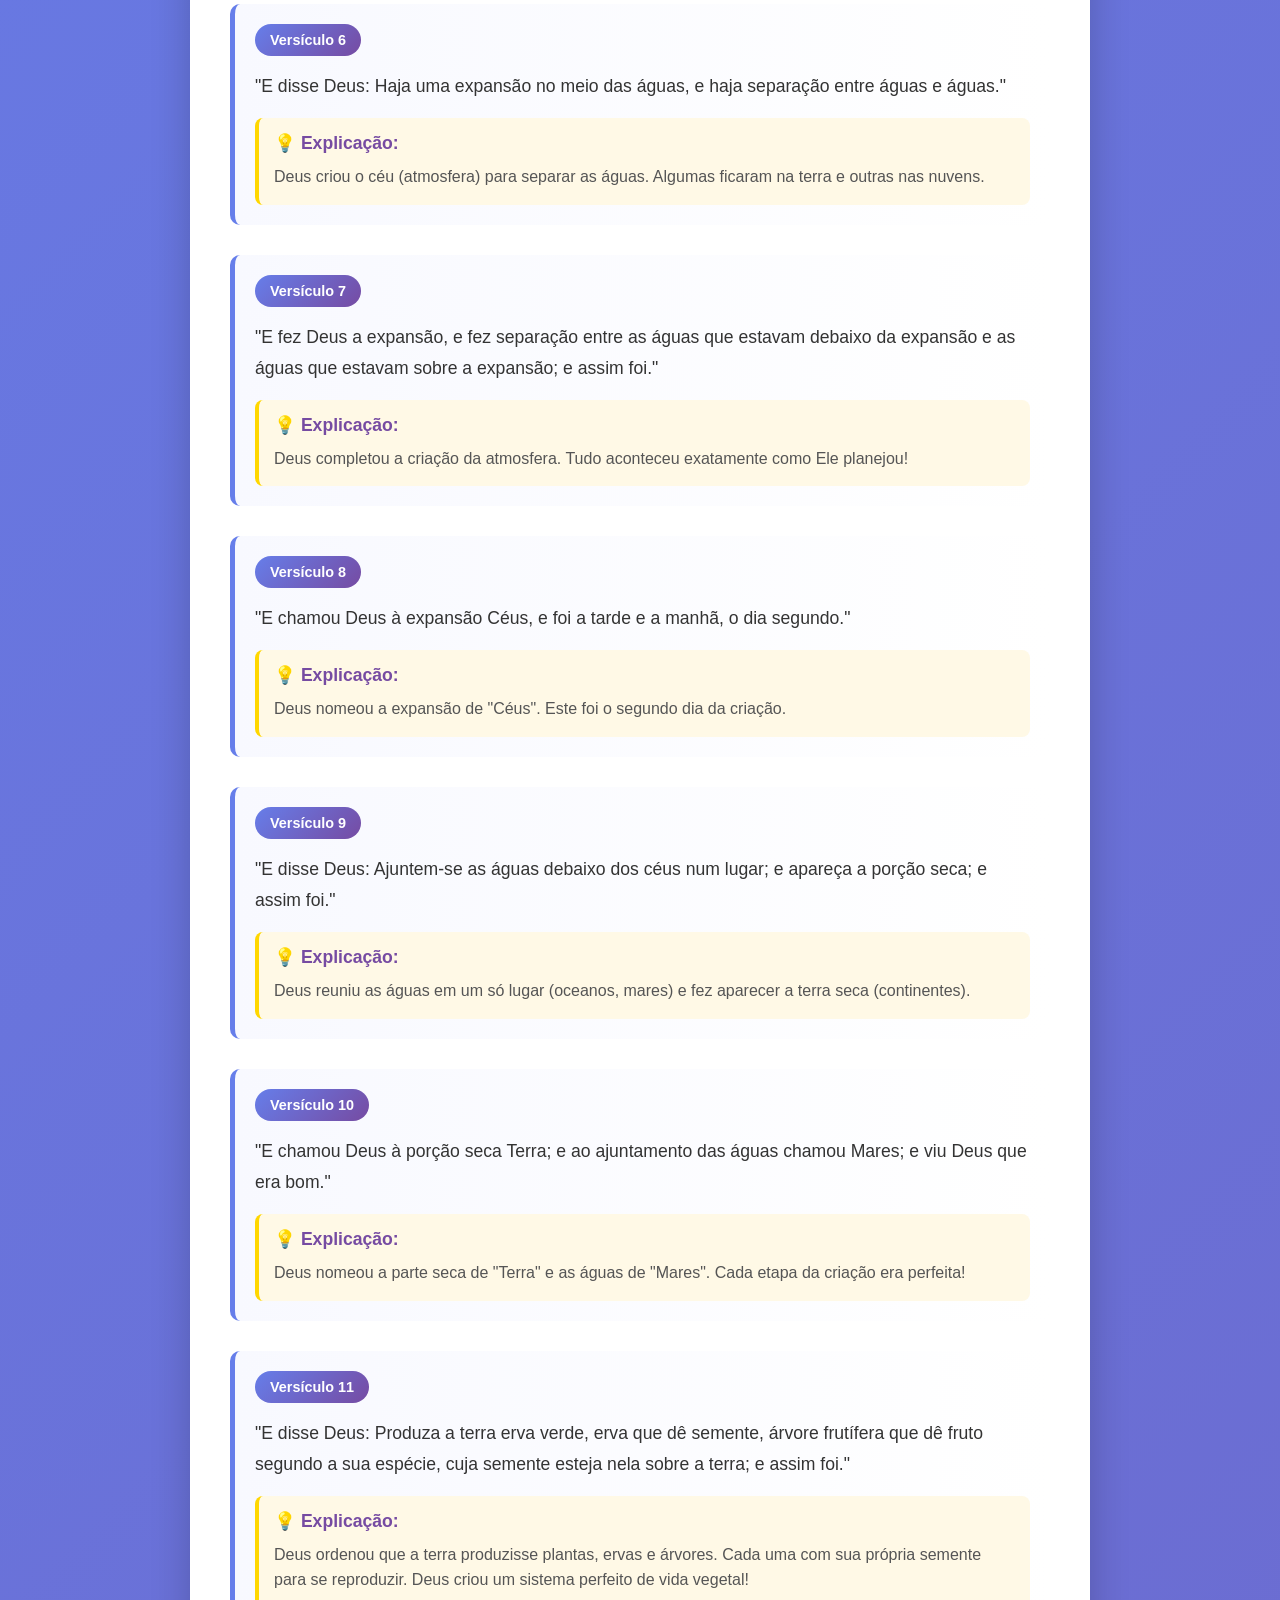
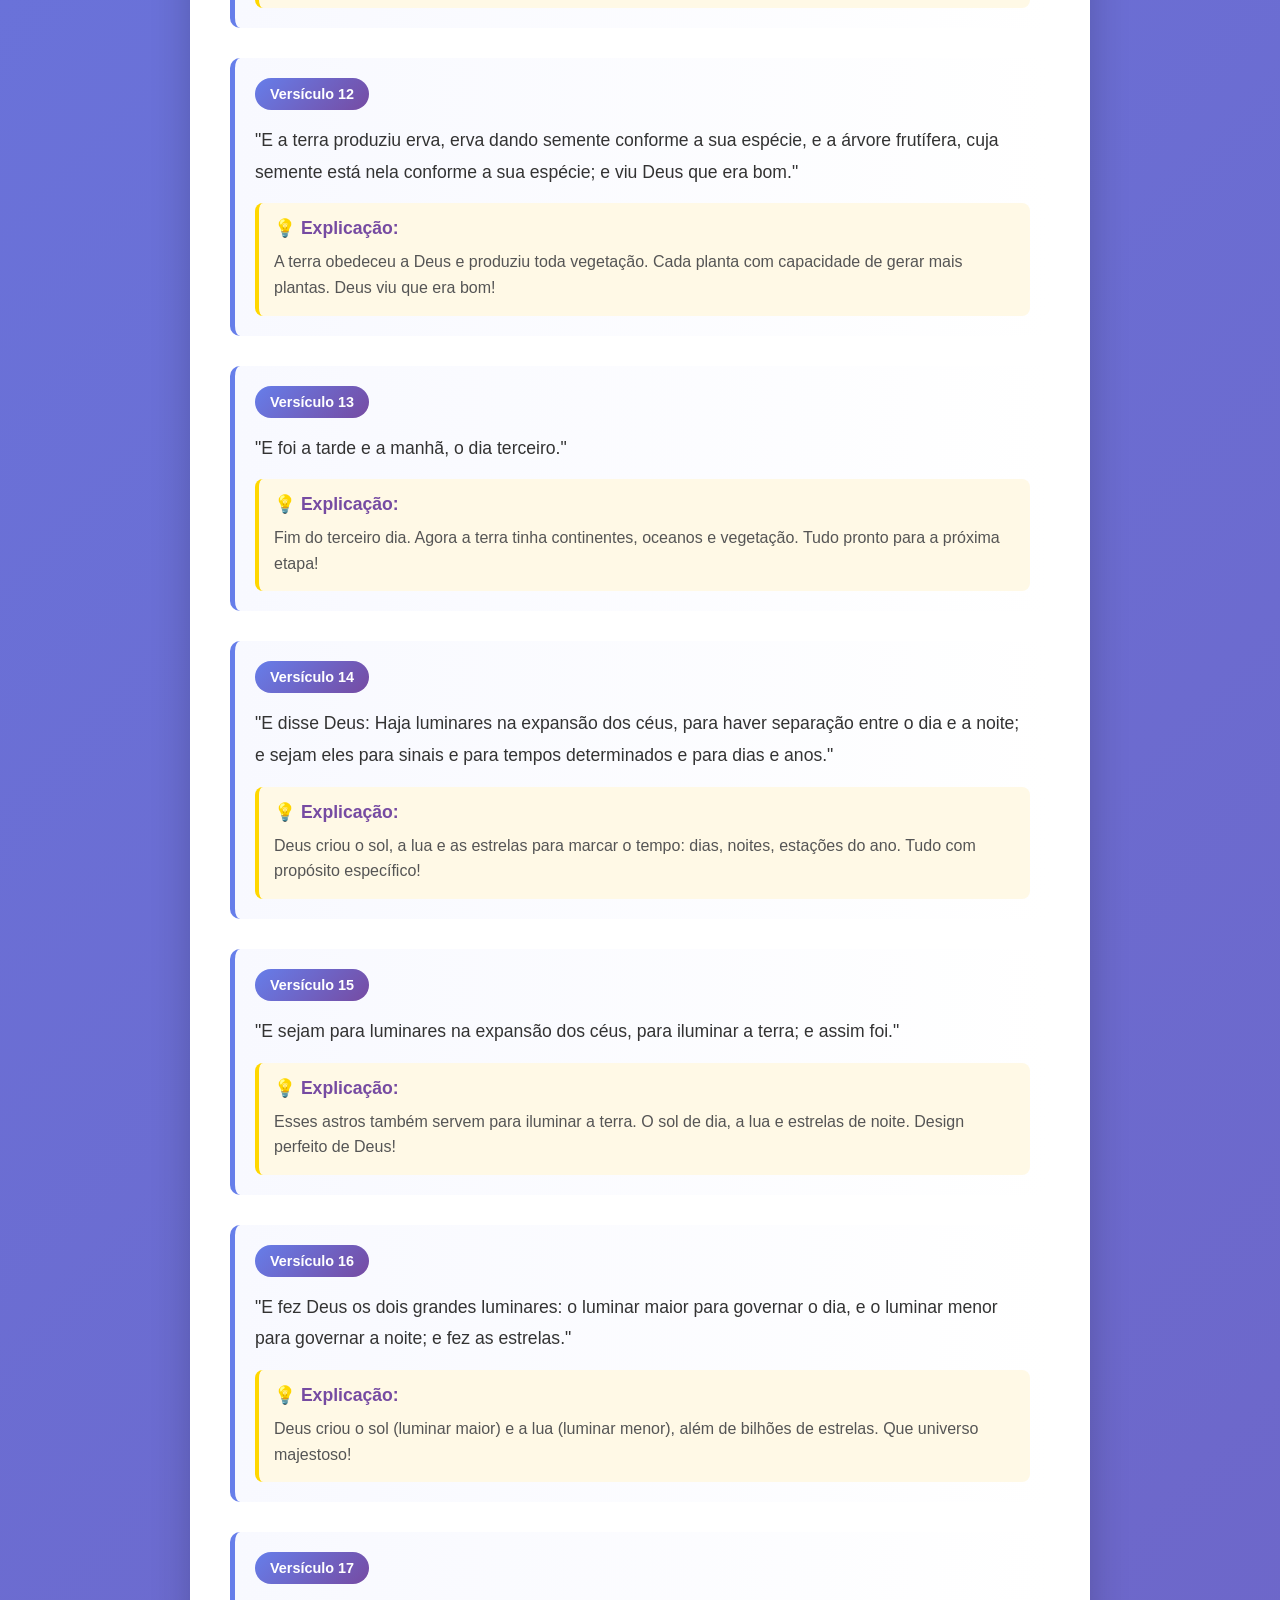
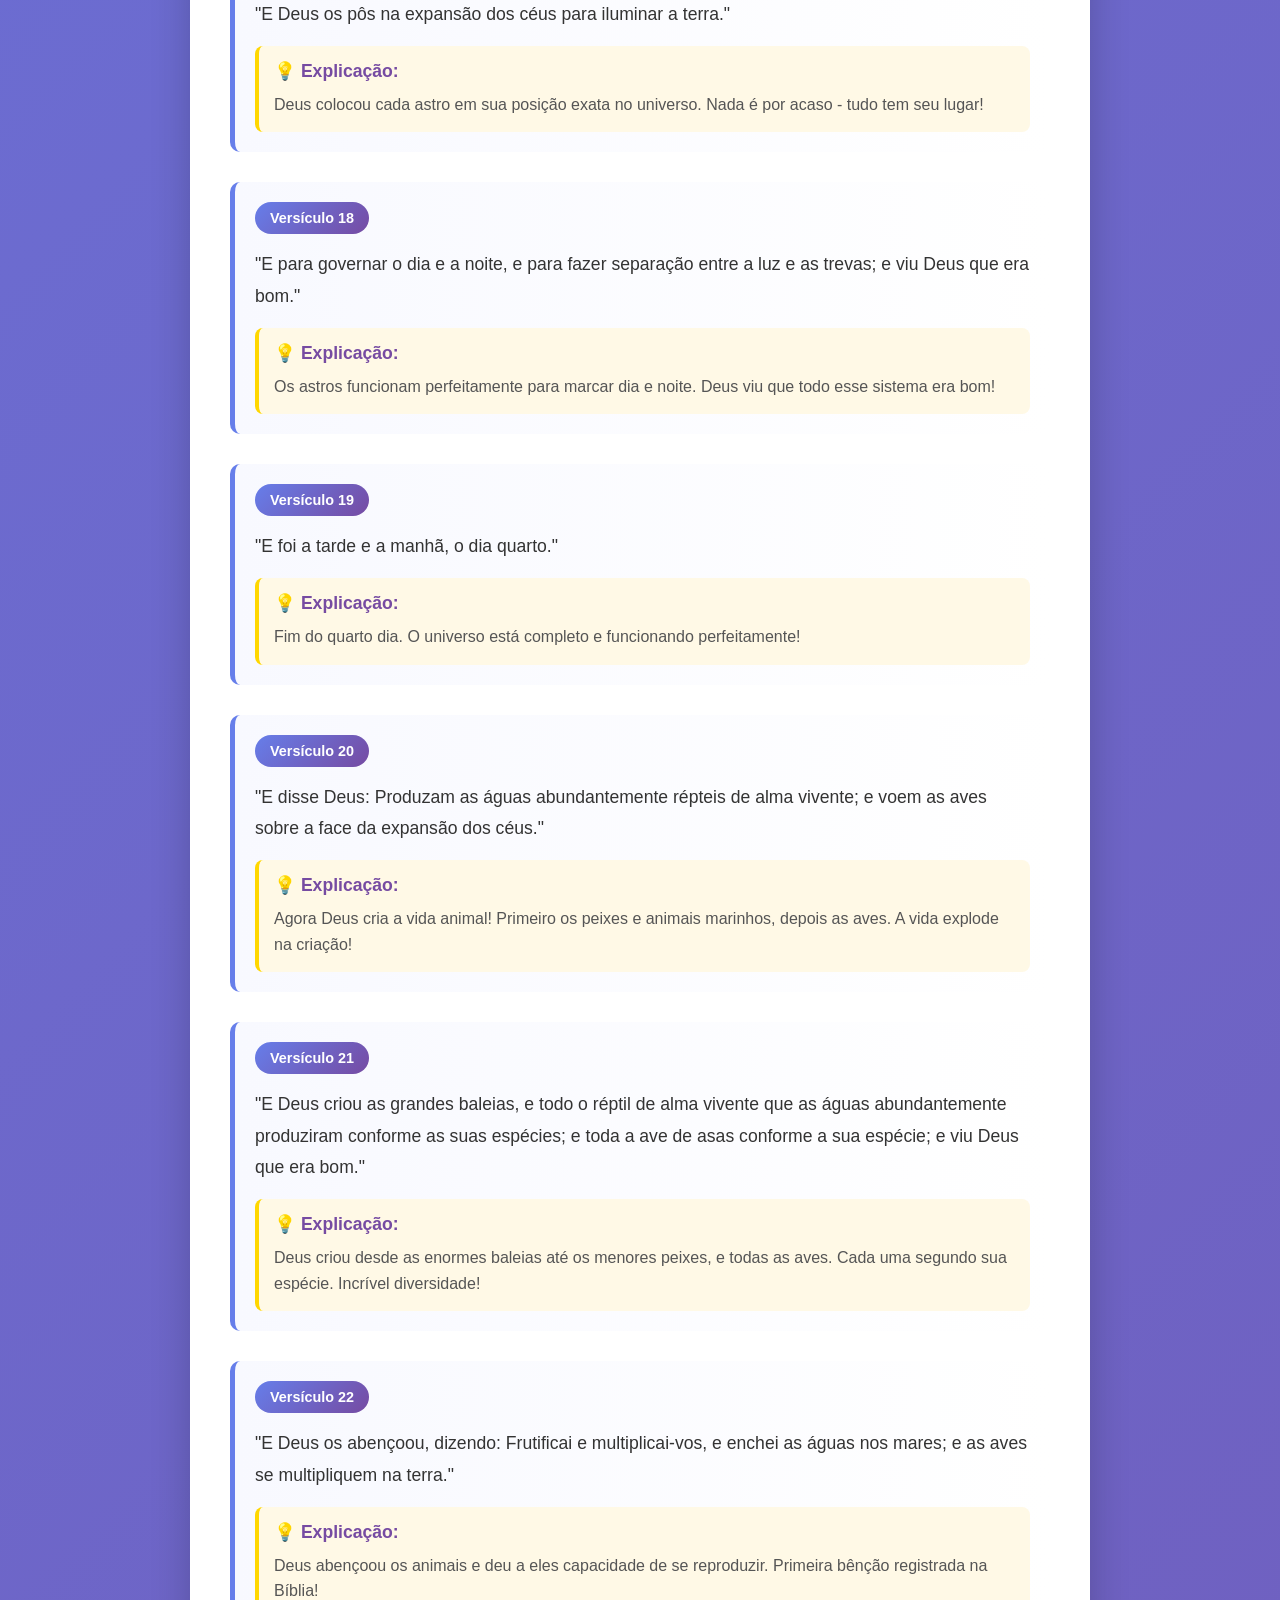
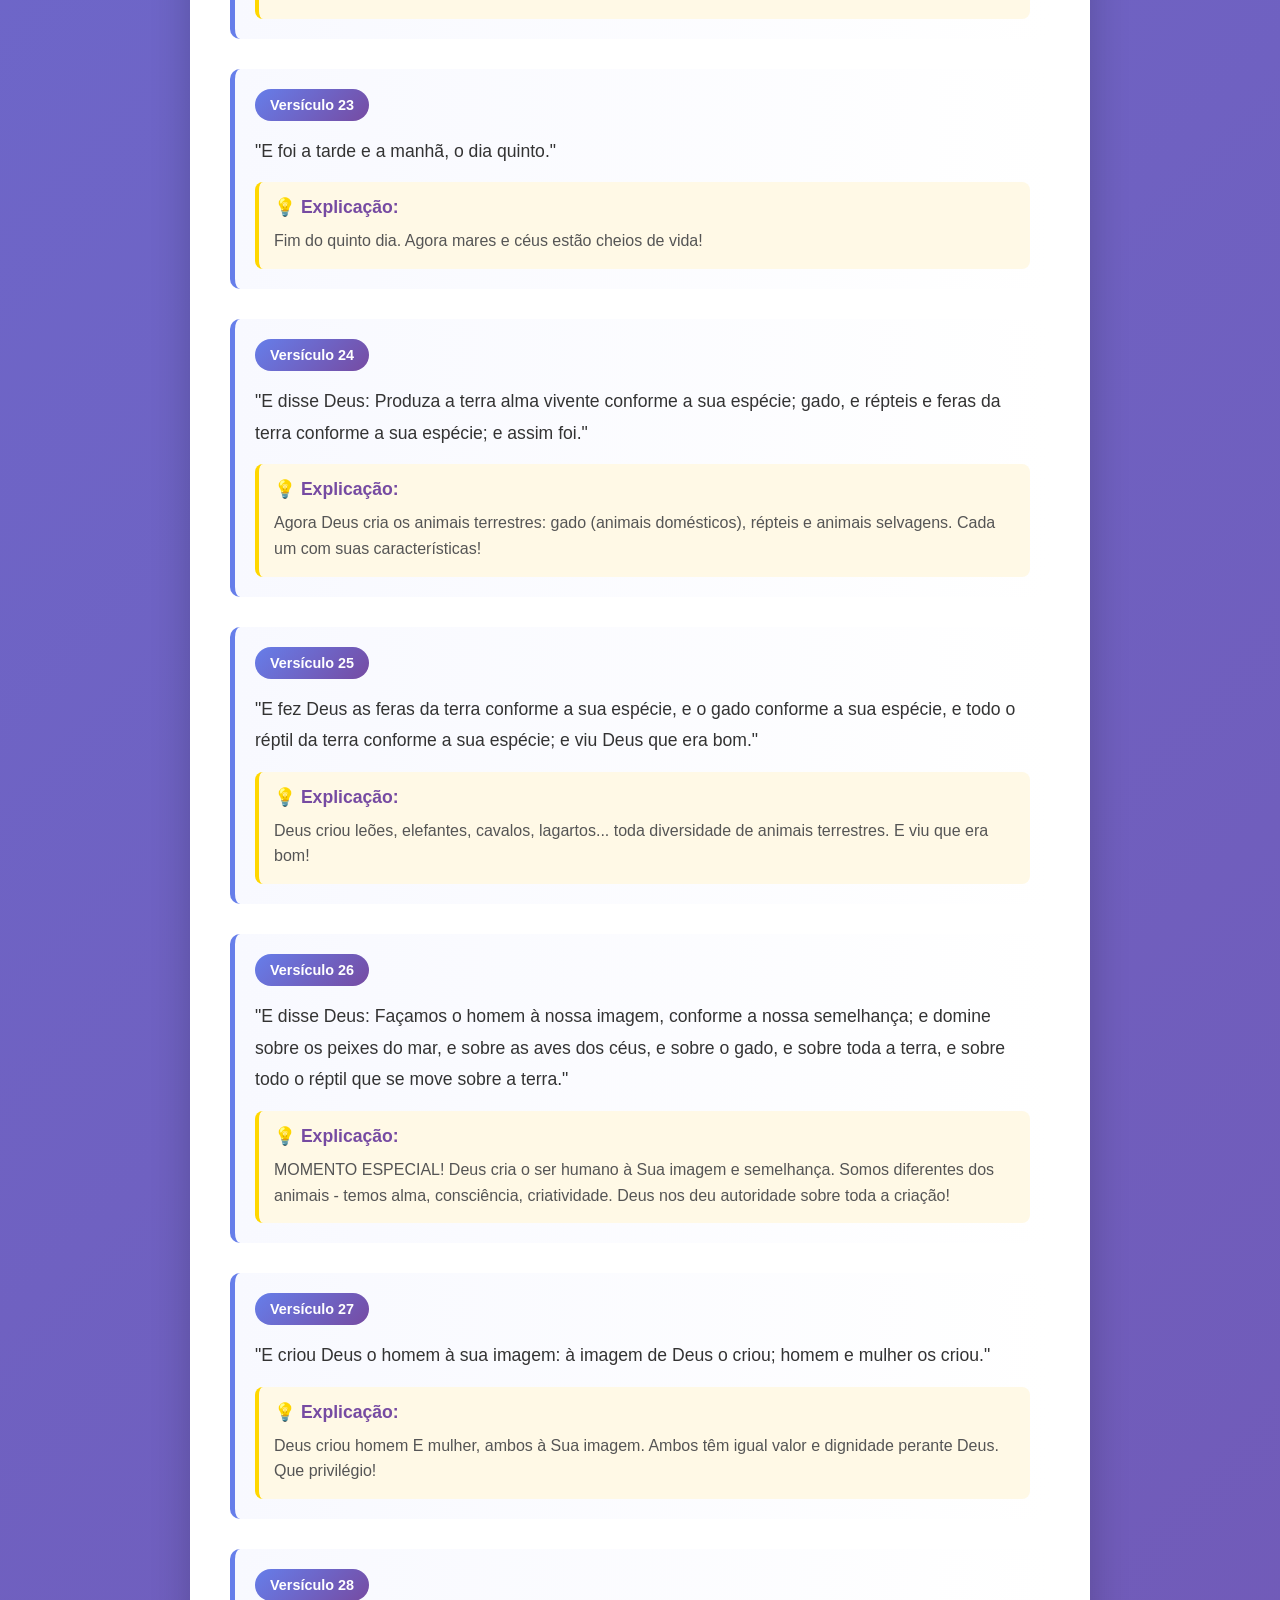
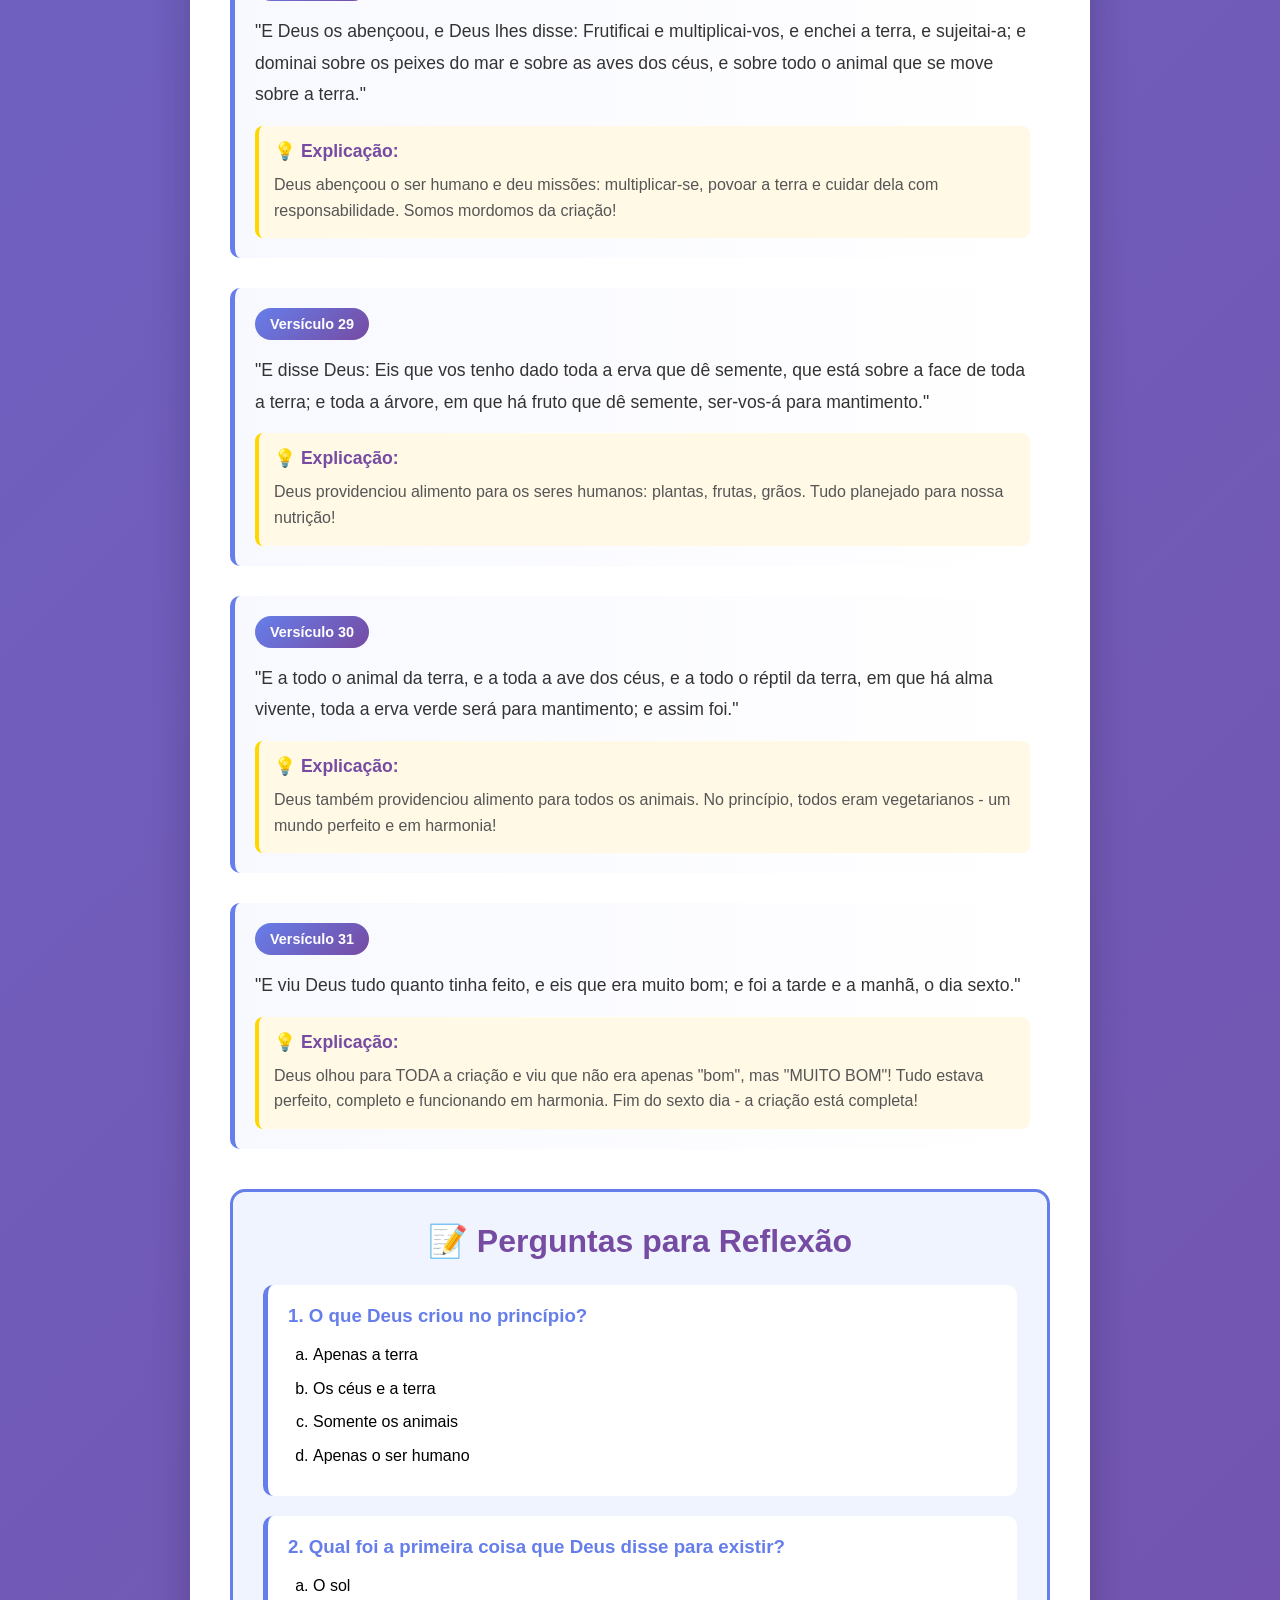
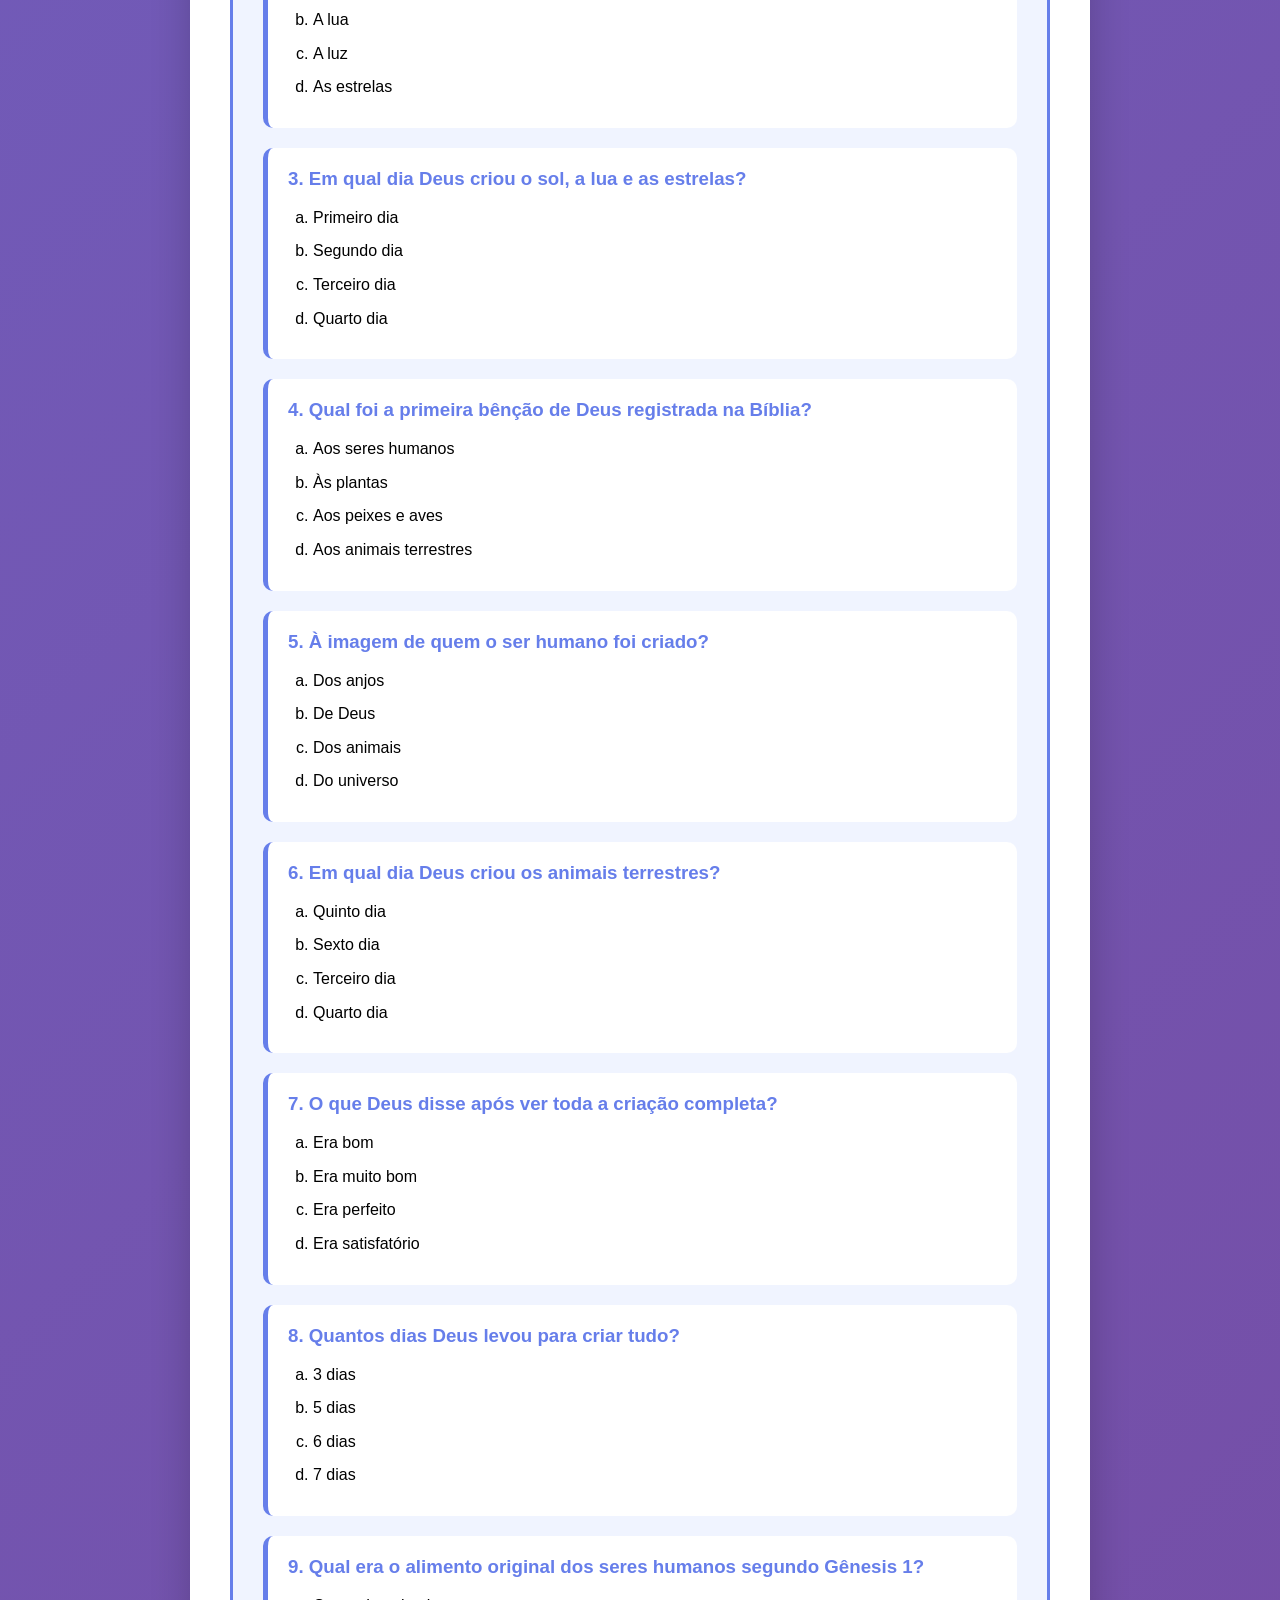
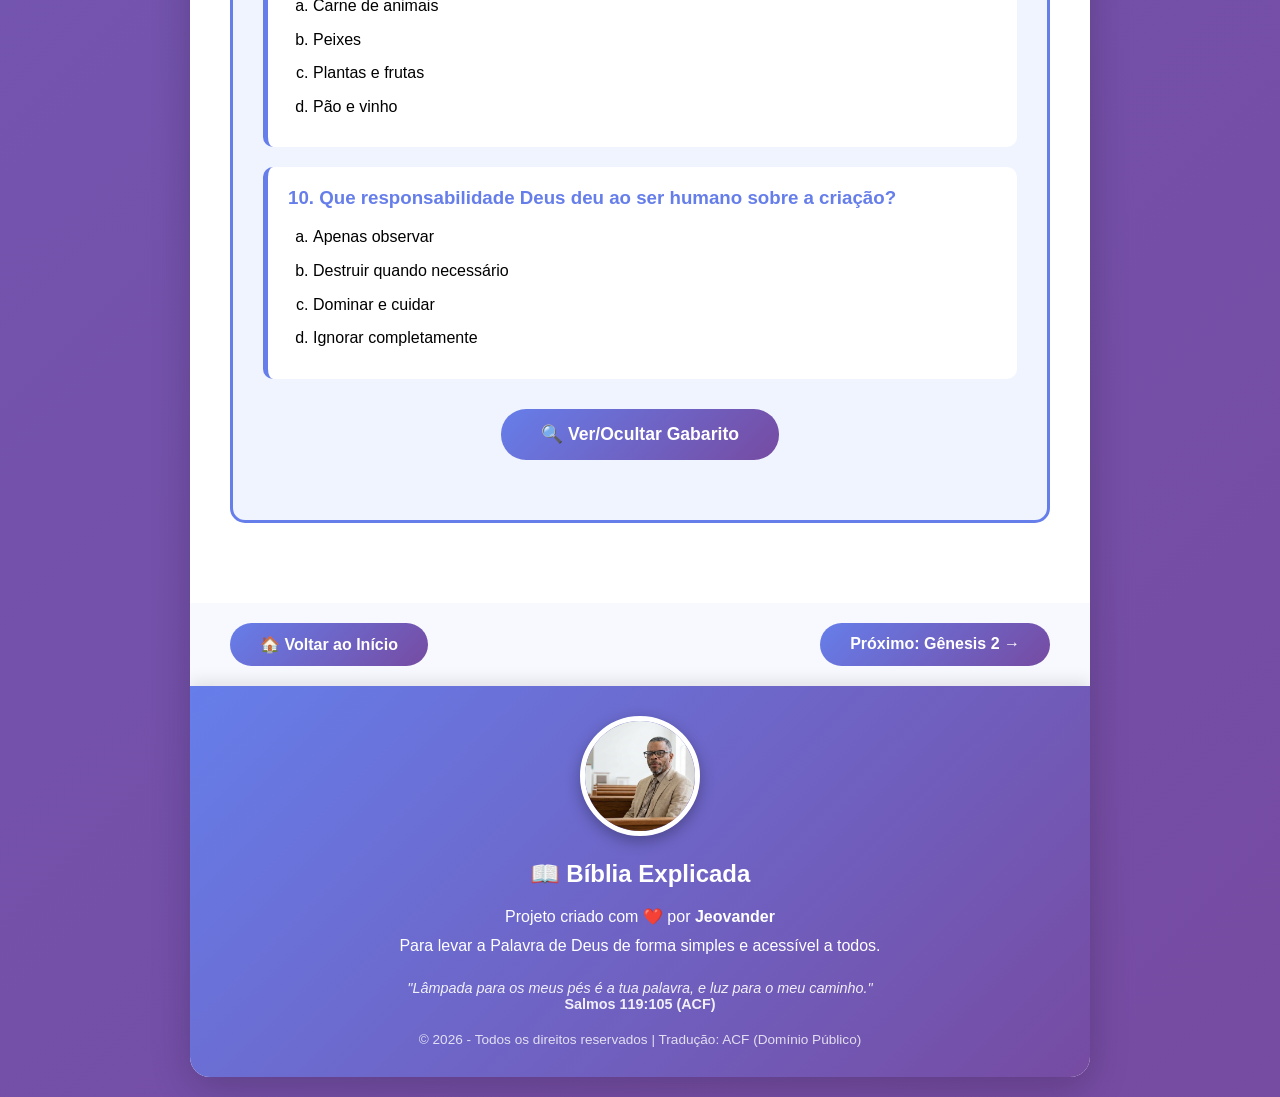
==== commit 148d9c1b: "Update genesis-1.html" ====
--- a/genesis-1.html
+++ b/genesis-1.html
@@ -100,6 +100,79 @@
             line-height: 1.6;
         }
 
+        .quiz-section {
+            background: #f0f4ff;
+            padding: 30px;
+            margin: 40px 0;
+            border-radius: 15px;
+            border: 3px solid #667eea;
+        }
+
+        .quiz-section h2 {
+            color: #764ba2;
+            margin-bottom: 25px;
+            text-align: center;
+            font-size: 2em;
+        }
+
+        .question {
+            background: white;
+            padding: 20px;
+            margin-bottom: 20px;
+            border-radius: 10px;
+            border-left: 5px solid #667eea;
+        }
+
+        .question h3 {
+            color: #667eea;
+            margin-bottom: 15px;
+        }
+
+        .question ol {
+            margin-left: 25px;
+        }
+
+        .question li {
+            margin-bottom: 8px;
+            line-height: 1.6;
+        }
+
+        .answer {
+            background: #e8f5e9;
+            padding: 15px;
+            margin-top: 15px;
+            border-radius: 8px;
+            border-left: 4px solid #4caf50;
+            display: none;
+        }
+
+        .answer.show {
+            display: block;
+        }
+
+        .answer strong {
+            color: #2e7d32;
+        }
+
+        .btn-gabarito {
+            display: block;
+            margin: 30px auto;
+            padding: 15px 40px;
+            background: linear-gradient(135deg, #667eea, #764ba2);
+            color: white;
+            border: none;
+            border-radius: 25px;
+            font-size: 1.1em;
+            font-weight: bold;
+            cursor: pointer;
+            transition: transform 0.3s ease, box-shadow 0.3s ease;
+        }
+
+        .btn-gabarito:hover {
+            transform: translateY(-2px);
+            box-shadow: 0 5px 15px rgba(102, 126, 234, 0.4);
+        }
+
         .navigation {
             display: flex;
             justify-content: space-between;
@@ -122,9 +195,14 @@
             box-shadow: 0 5px 15px rgba(102, 126, 234, 0.4);
         }
 
-        .nav-button.disabled {
-            background: #ccc;
-            cursor: not-allowed;
+        @media print {
+            body {
+                background: white;
+            }
+            
+            .navigation, .btn-gabarito {
+                display: none;
+            }
         }
 
         @media (max-width: 768px) {
@@ -151,124 +229,422 @@
         </div>
 
         <div class="content">
-            <!-- Versículo 1 -->
+            <!-- Versículos 1-10 (já estão no código anterior) -->
             <div class="verse">
                 <span class="verse-number">Versículo 1</span>
-                <div class="verse-text">
-                    "No princípio criou Deus os céus e a terra."
-                </div>
+                <div class="verse-text">"No princípio criou Deus os céus e a terra."</div>
                 <div class="explanation">
                     <h3>💡 Explicação:</h3>
                     <p>Este é o início de tudo! Deus criou absolutamente TUDO do nada. Antes disso, não havia universo, planetas, estrelas... nada! Deus é eterno e sempre existiu. Ele é o Criador de todas as coisas.</p>
                 </div>
             </div>
 
-            <!-- Versículo 2 -->
             <div class="verse">
                 <span class="verse-number">Versículo 2</span>
-                <div class="verse-text">
-                    "E a terra era sem forma e vazia; e havia trevas sobre a face do abismo; e o Espírito de Deus se movia sobre a face das águas."
-                </div>
-                <div class="explanation">
-                    <h3>💡 Explicação:</h3>
-                    <p>A terra estava completamente vazia e escura, coberta de água. Mas o Espírito de Deus já estava ali, preparando tudo para criar a vida. É como uma tela em branco esperando o pintor começar sua obra-prima!</p>
-                </div>
-            </div>
-
-            <!-- Versículo 3 -->
+                <div class="verse-text">"E a terra era sem forma e vazia; e havia trevas sobre a face do abismo; e o Espírito de Deus se movia sobre a face das águas."</div>
+                <div class="explanation">
+                    <h3>💡 Explicação:</h3>
+                    <p>A terra estava completamente vazia e escura, coberta de água. Mas o Espírito de Deus já estava ali, preparando tudo para criar a vida.</p>
+                </div>
+            </div>
+
             <div class="verse">
                 <span class="verse-number">Versículo 3</span>
-                <div class="verse-text">
-                    "E disse Deus: Haja luz; e houve luz."
-                </div>
-                <div class="explanation">
-                    <h3>💡 Explicação:</h3>
-                    <p>Deus apenas FALOU e a luz apareceu! Isso mostra o poder infinito de Deus. Ele não precisa de ferramentas ou materiais - Sua palavra é suficiente para criar qualquer coisa. A primeira coisa que Ele trouxe foi a luz, essencial para a vida.</p>
-                </div>
-            </div>
-
-            <!-- Versículo 4 -->
+                <div class="verse-text">"E disse Deus: Haja luz; e houve luz."</div>
+                <div class="explanation">
+                    <h3>💡 Explicação:</h3>
+                    <p>Deus apenas FALOU e a luz apareceu! Isso mostra o poder infinito de Deus. Ele não precisa de ferramentas - Sua palavra é suficiente para criar qualquer coisa.</p>
+                </div>
+            </div>
+
             <div class="verse">
                 <span class="verse-number">Versículo 4</span>
-                <div class="verse-text">
-                    "E viu Deus que era boa a luz; e fez Deus separação entre a luz e as trevas."
-                </div>
-                <div class="explanation">
-                    <h3>💡 Explicação:</h3>
-                    <p>Deus viu que a luz era boa e perfeita. Então Ele separou a luz da escuridão, criando ordem no universo. Tudo que Deus faz é bom e tem um propósito específico!</p>
-                </div>
-            </div>
-
-            <!-- Versículo 5 -->
+                <div class="verse-text">"E viu Deus que era boa a luz; e fez Deus separação entre a luz e as trevas."</div>
+                <div class="explanation">
+                    <h3>💡 Explicação:</h3>
+                    <p>Deus viu que a luz era boa e perfeita. Então Ele separou a luz da escuridão, criando ordem no universo.</p>
+                </div>
+            </div>
+
             <div class="verse">
                 <span class="verse-number">Versículo 5</span>
-                <div class="verse-text">
-                    "E Deus chamou à luz Dia; e às trevas chamou Noite. E foi a tarde e a manhã, o dia primeiro."
-                </div>
-                <div class="explanation">
-                    <h3>💡 Explicação:</h3>
-                    <p>Deus deu nomes à luz (Dia) e à escuridão (Noite), estabelecendo o ciclo de 24 horas que conhecemos. Este foi o primeiro dia da criação. Cada dia tinha tarde e manhã, mostrando a organização perfeita de Deus.</p>
-                </div>
-            </div>
-
-            <!-- Versículo 6 -->
+                <div class="verse-text">"E Deus chamou à luz Dia; e às trevas chamou Noite. E foi a tarde e a manhã, o dia primeiro."</div>
+                <div class="explanation">
+                    <h3>💡 Explicação:</h3>
+                    <p>Deus deu nomes à luz (Dia) e à escuridão (Noite), estabelecendo o ciclo de 24 horas. Este foi o primeiro dia da criação.</p>
+                </div>
+            </div>
+
             <div class="verse">
                 <span class="verse-number">Versículo 6</span>
-                <div class="verse-text">
-                    "E disse Deus: Haja uma expansão no meio das águas, e haja separação entre águas e águas."
-                </div>
-                <div class="explanation">
-                    <h3>💡 Explicação:</h3>
-                    <p>Deus criou uma "expansão" - o céu ou atmosfera - para separar as águas. Algumas águas ficaram na terra (oceanos, rios) e outras nas nuvens. Isso criou o sistema de clima e chuva que sustenta a vida.</p>
-                </div>
-            </div>
-
-            <!-- Versículo 7 -->
+                <div class="verse-text">"E disse Deus: Haja uma expansão no meio das águas, e haja separação entre águas e águas."</div>
+                <div class="explanation">
+                    <h3>💡 Explicação:</h3>
+                    <p>Deus criou o céu (atmosfera) para separar as águas. Algumas ficaram na terra e outras nas nuvens.</p>
+                </div>
+            </div>
+
             <div class="verse">
                 <span class="verse-number">Versículo 7</span>
-                <div class="verse-text">
-                    "E fez Deus a expansão, e fez separação entre as águas que estavam debaixo da expansão e as águas que estavam sobre a expansão; e assim foi."
-                </div>
-                <div class="explanation">
-                    <h3>💡 Explicação:</h3>
-                    <p>Deus completou a criação da atmosfera, separando definitivamente as águas da terra das águas do céu. Tudo aconteceu exatamente como Deus planejou - "assim foi"!</p>
-                </div>
-            </div>
-
-            <!-- Versículo 8 -->
+                <div class="verse-text">"E fez Deus a expansão, e fez separação entre as águas que estavam debaixo da expansão e as águas que estavam sobre a expansão; e assim foi."</div>
+                <div class="explanation">
+                    <h3>💡 Explicação:</h3>
+                    <p>Deus completou a criação da atmosfera. Tudo aconteceu exatamente como Ele planejou!</p>
+                </div>
+            </div>
+
             <div class="verse">
                 <span class="verse-number">Versículo 8</span>
-                <div class="verse-text">
-                    "E chamou Deus à expansão Céus, e foi a tarde e a manhã, o dia segundo."
-                </div>
-                <div class="explanation">
-                    <h3>💡 Explicação:</h3>
-                    <p>Deus nomeou a expansão de "Céus" (ou firmamento). Este foi o segundo dia da criação. Repare que Deus organizava tudo antes de criar a vida - preparando a "casa" antes dos "moradores"!</p>
-                </div>
-            </div>
-
-            <!-- Versículo 9 -->
+                <div class="verse-text">"E chamou Deus à expansão Céus, e foi a tarde e a manhã, o dia segundo."</div>
+                <div class="explanation">
+                    <h3>💡 Explicação:</h3>
+                    <p>Deus nomeou a expansão de "Céus". Este foi o segundo dia da criação.</p>
+                </div>
+            </div>
+
             <div class="verse">
                 <span class="verse-number">Versículo 9</span>
-                <div class="verse-text">
-                    "E disse Deus: Ajuntem-se as águas debaixo dos céus num lugar; e apareça a porção seca; e assim foi."
-                </div>
-                <div class="explanation">
-                    <h3>💡 Explicação:</h3>
-                    <p>Deus reuniu todas as águas da terra em um só lugar (oceanos, mares) e fez aparecer a terra seca (continentes). Isso criou os ambientes necessários para diferentes formas de vida - aquática e terrestre.</p>
-                </div>
-            </div>
-
-            <!-- Versículo 10 -->
+                <div class="verse-text">"E disse Deus: Ajuntem-se as águas debaixo dos céus num lugar; e apareça a porção seca; e assim foi."</div>
+                <div class="explanation">
+                    <h3>💡 Explicação:</h3>
+                    <p>Deus reuniu as águas em um só lugar (oceanos, mares) e fez aparecer a terra seca (continentes).</p>
+                </div>
+            </div>
+
             <div class="verse">
                 <span class="verse-number">Versículo 10</span>
-                <div class="verse-text">
-                    "E chamou Deus à porção seca Terra; e ao ajuntamento das águas chamou Mares; e viu Deus que era bom."
-                </div>
-                <div class="explanation">
-                    <h3>💡 Explicação:</h3>
-                    <p>Deus nomeou a parte seca de "Terra" e as águas de "Mares". Novamente, Ele viu que tudo era bom. Cada etapa da criação era perfeita e completa. Deus não deixa nada pela metade!</p>
-                </div>
+                <div class="verse-text">"E chamou Deus à porção seca Terra; e ao ajuntamento das águas chamou Mares; e viu Deus que era bom."</div>
+                <div class="explanation">
+                    <h3>💡 Explicação:</h3>
+                    <p>Deus nomeou a parte seca de "Terra" e as águas de "Mares". Cada etapa da criação era perfeita!</p>
+                </div>
+            </div>
+
+            <!-- Versículos 11-31 -->
+            <div class="verse">
+                <span class="verse-number">Versículo 11</span>
+                <div class="verse-text">"E disse Deus: Produza a terra erva verde, erva que dê semente, árvore frutífera que dê fruto segundo a sua espécie, cuja semente esteja nela sobre a terra; e assim foi."</div>
+                <div class="explanation">
+                    <h3>💡 Explicação:</h3>
+                    <p>Deus ordenou que a terra produzisse plantas, ervas e árvores. Cada uma com sua própria semente para se reproduzir. Deus criou um sistema perfeito de vida vegetal!</p>
+                </div>
+            </div>
+
+            <div class="verse">
+                <span class="verse-number">Versículo 12</span>
+                <div class="verse-text">"E a terra produziu erva, erva dando semente conforme a sua espécie, e a árvore frutífera, cuja semente está nela conforme a sua espécie; e viu Deus que era bom."</div>
+                <div class="explanation">
+                    <h3>💡 Explicação:</h3>
+                    <p>A terra obedeceu a Deus e produziu toda vegetação. Cada planta com capacidade de gerar mais plantas. Deus viu que era bom!</p>
+                </div>
+            </div>
+
+            <div class="verse">
+                <span class="verse-number">Versículo 13</span>
+                <div class="verse-text">"E foi a tarde e a manhã, o dia terceiro."</div>
+                <div class="explanation">
+                    <h3>💡 Explicação:</h3>
+                    <p>Fim do terceiro dia. Agora a terra tinha continentes, oceanos e vegetação. Tudo pronto para a próxima etapa!</p>
+                </div>
+            </div>
+
+            <div class="verse">
+                <span class="verse-number">Versículo 14</span>
+                <div class="verse-text">"E disse Deus: Haja luminares na expansão dos céus, para haver separação entre o dia e a noite; e sejam eles para sinais e para tempos determinados e para dias e anos."</div>
+                <div class="explanation">
+                    <h3>💡 Explicação:</h3>
+                    <p>Deus criou o sol, a lua e as estrelas para marcar o tempo: dias, noites, estações do ano. Tudo com propósito específico!</p>
+                </div>
+            </div>
+
+            <div class="verse">
+                <span class="verse-number">Versículo 15</span>
+                <div class="verse-text">"E sejam para luminares na expansão dos céus, para iluminar a terra; e assim foi."</div>
+                <div class="explanation">
+                    <h3>💡 Explicação:</h3>
+                    <p>Esses astros também servem para iluminar a terra. O sol de dia, a lua e estrelas de noite. Design perfeito de Deus!</p>
+                </div>
+            </div>
+
+            <div class="verse">
+                <span class="verse-number">Versículo 16</span>
+                <div class="verse-text">"E fez Deus os dois grandes luminares: o luminar maior para governar o dia, e o luminar menor para governar a noite; e fez as estrelas."</div>
+                <div class="explanation">
+                    <h3>💡 Explicação:</h3>
+                    <p>Deus criou o sol (luminar maior) e a lua (luminar menor), além de bilhões de estrelas. Que universo majestoso!</p>
+                </div>
+            </div>
+
+            <div class="verse">
+                <span class="verse-number">Versículo 17</span>
+                <div class="verse-text">"E Deus os pôs na expansão dos céus para iluminar a terra."</div>
+                <div class="explanation">
+                    <h3>💡 Explicação:</h3>
+                    <p>Deus colocou cada astro em sua posição exata no universo. Nada é por acaso - tudo tem seu lugar!</p>
+                </div>
+            </div>
+
+            <div class="verse">
+                <span class="verse-number">Versículo 18</span>
+                <div class="verse-text">"E para governar o dia e a noite, e para fazer separação entre a luz e as trevas; e viu Deus que era bom."</div>
+                <div class="explanation">
+                    <h3>💡 Explicação:</h3>
+                    <p>Os astros funcionam perfeitamente para marcar dia e noite. Deus viu que todo esse sistema era bom!</p>
+                </div>
+            </div>
+
+            <div class="verse">
+                <span class="verse-number">Versículo 19</span>
+                <div class="verse-text">"E foi a tarde e a manhã, o dia quarto."</div>
+                <div class="explanation">
+                    <h3>💡 Explicação:</h3>
+                    <p>Fim do quarto dia. O universo está completo e funcionando perfeitamente!</p>
+                </div>
+            </div>
+
+            <div class="verse">
+                <span class="verse-number">Versículo 20</span>
+                <div class="verse-text">"E disse Deus: Produzam as águas abundantemente répteis de alma vivente; e voem as aves sobre a face da expansão dos céus."</div>
+                <div class="explanation">
+                    <h3>💡 Explicação:</h3>
+                    <p>Agora Deus cria a vida animal! Primeiro os peixes e animais marinhos, depois as aves. A vida explode na criação!</p>
+                </div>
+            </div>
+
+            <div class="verse">
+                <span class="verse-number">Versículo 21</span>
+                <div class="verse-text">"E Deus criou as grandes baleias, e todo o réptil de alma vivente que as águas abundantemente produziram conforme as suas espécies; e toda a ave de asas conforme a sua espécie; e viu Deus que era bom."</div>
+                <div class="explanation">
+                    <h3>💡 Explicação:</h3>
+                    <p>Deus criou desde as enormes baleias até os menores peixes, e todas as aves. Cada uma segundo sua espécie. Incrível diversidade!</p>
+                </div>
+            </div>
+
+            <div class="verse">
+                <span class="verse-number">Versículo 22</span>
+                <div class="verse-text">"E Deus os abençoou, dizendo: Frutificai e multiplicai-vos, e enchei as águas nos mares; e as aves se multipliquem na terra."</div>
+                <div class="explanation">
+                    <h3>💡 Explicação:</h3>
+                    <p>Deus abençoou os animais e deu a eles capacidade de se reproduzir. Primeira bênção registrada na Bíblia!</p>
+                </div>
+            </div>
+
+            <div class="verse">
+                <span class="verse-number">Versículo 23</span>
+                <div class="verse-text">"E foi a tarde e a manhã, o dia quinto."</div>
+                <div class="explanation">
+                    <h3>💡 Explicação:</h3>
+                    <p>Fim do quinto dia. Agora mares e céus estão cheios de vida!</p>
+                </div>
+            </div>
+
+            <div class="verse">
+                <span class="verse-number">Versículo 24</span>
+                <div class="verse-text">"E disse Deus: Produza a terra alma vivente conforme a sua espécie; gado, e répteis e feras da terra conforme a sua espécie; e assim foi."</div>
+                <div class="explanation">
+                    <h3>💡 Explicação:</h3>
+                    <p>Agora Deus cria os animais terrestres: gado (animais domésticos), répteis e animais selvagens. Cada um com suas características!</p>
+                </div>
+            </div>
+
+            <div class="verse">
+                <span class="verse-number">Versículo 25</span>
+                <div class="verse-text">"E fez Deus as feras da terra conforme a sua espécie, e o gado conforme a sua espécie, e todo o réptil da terra conforme a sua espécie; e viu Deus que era bom."</div>
+                <div class="explanation">
+                    <h3>💡 Explicação:</h3>
+                    <p>Deus criou leões, elefantes, cavalos, lagartos... toda diversidade de animais terrestres. E viu que era bom!</p>
+                </div>
+            </div>
+
+            <div class="verse">
+                <span class="verse-number">Versículo 26</span>
+                <div class="verse-text">"E disse Deus: Façamos o homem à nossa imagem, conforme a nossa semelhança; e domine sobre os peixes do mar, e sobre as aves dos céus, e sobre o gado, e sobre toda a terra, e sobre todo o réptil que se move sobre a terra."</div>
+                <div class="explanation">
+                    <h3>💡 Explicação:</h3>
+                    <p>MOMENTO ESPECIAL! Deus cria o ser humano à Sua imagem e semelhança. Somos diferentes dos animais - temos alma, consciência, criatividade. Deus nos deu autoridade sobre toda a criação!</p>
+                </div>
+            </div>
+
+            <div class="verse">
+                <span class="verse-number">Versículo 27</span>
+                <div class="verse-text">"E criou Deus o homem à sua imagem: à imagem de Deus o criou; homem e mulher os criou."</div>
+                <div class="explanation">
+                    <h3>💡 Explicação:</h3>
+                    <p>Deus criou homem E mulher, ambos à Sua imagem. Ambos têm igual valor e dignidade perante Deus. Que privilégio!</p>
+                </div>
+            </div>
+
+            <div class="verse">
+                <span class="verse-number">Versículo 28</span>
+                <div class="verse-text">"E Deus os abençoou, e Deus lhes disse: Frutificai e multiplicai-vos, e enchei a terra, e sujeitai-a; e dominai sobre os peixes do mar e sobre as aves dos céus, e sobre todo o animal que se move sobre a terra."</div>
+                <div class="explanation">
+                    <h3>💡 Explicação:</h3>
+                    <p>Deus abençoou o ser humano e deu missões: multiplicar-se, povoar a terra e cuidar dela com responsabilidade. Somos mordomos da criação!</p>
+                </div>
+            </div>
+
+            <div class="verse">
+                <span class="verse-number">Versículo 29</span>
+                <div class="verse-text">"E disse Deus: Eis que vos tenho dado toda a erva que dê semente, que está sobre a face de toda a terra; e toda a árvore, em que há fruto que dê semente, ser-vos-á para mantimento."</div>
+                <div class="explanation">
+                    <h3>💡 Explicação:</h3>
+                    <p>Deus providenciou alimento para os seres humanos: plantas, frutas, grãos. Tudo planejado para nossa nutrição!</p>
+                </div>
+            </div>
+
+            <div class="verse">
+                <span class="verse-number">Versículo 30</span>
+                <div class="verse-text">"E a todo o animal da terra, e a toda a ave dos céus, e a todo o réptil da terra, em que há alma vivente, toda a erva verde será para mantimento; e assim foi."</div>
+                <div class="explanation">
+                    <h3>💡 Explicação:</h3>
+                    <p>Deus também providenciou alimento para todos os animais. No princípio, todos eram vegetarianos - um mundo perfeito e em harmonia!</p>
+                </div>
+            </div>
+
+            <div class="verse">
+                <span class="verse-number">Versículo 31</span>
+                <div class="verse-text">"E viu Deus tudo quanto tinha feito, e eis que era muito bom; e foi a tarde e a manhã, o dia sexto."</div>
+                <div class="explanation">
+                    <h3>💡 Explicação:</h3>
+                    <p>Deus olhou para TODA a criação e viu que não era apenas "bom", mas "MUITO BOM"! Tudo estava perfeito, completo e funcionando em harmonia. Fim do sexto dia - a criação está completa!</p>
+                </div>
+            </div>
+
+            <!-- Seção de Perguntas -->
+            <div class="quiz-section">
+                <h2>📝 Perguntas para Reflexão</h2>
+
+                <div class="question">
+                    <h3>1. O que Deus criou no princípio?</h3>
+                    <ol type="a">
+                        <li>Apenas a terra</li>
+                        <li>Os céus e a terra</li>
+                        <li>Somente os animais</li>
+                        <li>Apenas o ser humano</li>
+                    </ol>
+                    <div class="answer">
+                        <strong>✅ Resposta correta: B</strong> - "No princípio criou Deus os céus e a terra" (v.1)
+                    </div>
+                </div>
+
+                <div class="question">
+                    <h3>2. Qual foi a primeira coisa que Deus disse para existir?</h3>
+                    <ol type="a">
+                        <li>O sol</li>
+                        <li>A lua</li>
+                        <li>A luz</li>
+                        <li>As estrelas</li>
+                    </ol>
+                    <div class="answer">
+                        <strong>✅ Resposta correta: C</strong> - "E disse Deus: Haja luz; e houve luz" (v.3)
+                    </div>
+                </div>
+
+                <div class="question">
+                    <h3>3. Em qual dia Deus criou o sol, a lua e as estrelas?</h3>
+                    <ol type="a">
+                        <li>Primeiro dia</li>
+                        <li>Segundo dia</li>
+                        <li>Terceiro dia</li>
+                        <li>Quarto dia</li>
+                    </ol>
+                    <div class="answer">
+                        <strong>✅ Resposta correta: D</strong> - Os luminares (sol, lua, estrelas) foram criados no quarto dia (v.14-19)
+                    </div>
+                </div>
+
+                <div class="question">
+                    <h3>4. Qual foi a primeira bênção de Deus registrada na Bíblia?</h3>
+                    <ol type="a">
+                        <li>Aos seres humanos</li>
+                        <li>Às plantas</li>
+                        <li>Aos peixes e aves</li>
+                        <li>Aos animais terrestres</li>
+                    </ol>
+                    <div class="answer">
+                        <strong>✅ Resposta correta: C</strong> - Deus abençoou primeiro os peixes e as aves (v.22)
+                    </div>
+                </div>
+
+                <div class="question">
+                    <h3>5. À imagem de quem o ser humano foi criado?</h3>
+                    <ol type="a">
+                        <li>Dos anjos</li>
+                        <li>De Deus</li>
+                        <li>Dos animais</li>
+                        <li>Do universo</li>
+                    </ol>
+                    <div class="answer">
+                        <strong>✅ Resposta correta: B</strong> - "Façamos o homem à nossa imagem, conforme a nossa semelhança" (v.26)
+                    </div>
+                </div>
+
+                <div class="question">
+                    <h3>6. Em qual dia Deus criou os animais terrestres?</h3>
+                    <ol type="a">
+                        <li>Quinto dia</li>
+                        <li>Sexto dia</li>
+                        <li>Terceiro dia</li>
+                        <li>Quarto dia</li>
+                    </ol>
+                    <div class="answer">
+                        <strong>✅ Resposta correta: B</strong> - Os animais terrestres foram criados no sexto dia (v.24-25)
+                    </div>
+                </div>
+
+                <div class="question">
+                    <h3>7. O que Deus disse após ver toda a criação completa?</h3>
+                    <ol type="a">
+                        <li>Era bom</li>
+                        <li>Era muito bom</li>
+                        <li>Era perfeito</li>
+                        <li>Era satisfatório</li>
+                    </ol>
+                    <div class="answer">
+                        <strong>✅ Resposta correta: B</strong> - "E viu Deus tudo quanto tinha feito, e eis que era muito bom" (v.31)
+                    </div>
+                </div>
+
+                <div class="question">
+                    <h3>8. Quantos dias Deus levou para criar tudo?</h3>
+                    <ol type="a">
+                        <li>3 dias</li>
+                        <li>5 dias</li>
+                        <li>6 dias</li>
+                        <li>7 dias</li>
+                    </ol>
+                    <div class="answer">
+                        <strong>✅ Resposta correta: C</strong> - Deus criou tudo em 6 dias (v.31)
+                    </div>
+                </div>
+
+                <div class="question">
+                    <h3>9. Qual era o alimento original dos seres humanos segundo Gênesis 1?</h3>
+                    <ol type="a">
+                        <li>Carne de animais</li>
+                        <li>Peixes</li>
+                        <li>Plantas e frutas</li>
+                        <li>Pão e vinho</li>
+                    </ol>
+                    <div class="answer">
+                        <strong>✅ Resposta correta: C</strong> - Deus deu plantas, frutas e grãos como alimento (v.29)
+                    </div>
+                </div>
+
+                <div class="question">
+                    <h3>10. Que responsabilidade Deus deu ao ser humano sobre a criação?</h3>
+                    <ol type="a">
+                        <li>Apenas observar</li>
+                        <li>Destruir quando necessário</li>
+                        <li>Dominar e cuidar</li>
+                        <li>Ignorar completamente</li>
+                    </ol>
+                    <div class="answer">
+                        <strong>✅ Resposta correta: C</strong> - "Dominai sobre os peixes do mar, aves dos céus e todo animal" (v.28)
+                    </div>
+                </div>
+
+                <button class="btn-gabarito" onclick="toggleAnswers()">🔍 Ver/Ocultar Gabarito</button>
             </div>
         </div>
 
@@ -279,12 +655,9 @@
 
         <!-- Rodapé -->
         <footer style="background: linear-gradient(135deg, #667eea 0%, #764ba2 100%); color: white; text-align: center; padding: 30px 20px; margin-top: 0px; border-radius: 0px; box-shadow: 0 -5px 15px rgba(0,0,0,0.1);">
-            
-            <!-- Foto do Criador -->
             <div style="margin-bottom: 20px;">
                 <img src="jeovander.jpg.png" alt="Jeovander" style="width: 120px; height: 120px; border-radius: 50%; border: 5px solid white; box-shadow: 0 5px 15px rgba(0,0,0,0.3); object-fit: cover;">
             </div>
-            
             <h3 style="margin-bottom: 15px; font-size: 1.5em;">📖 Bíblia Explicada</h3>
             <p style="margin-bottom: 10px; line-height: 1.8;">
                 Projeto criado com ❤️ por <strong>Jeovander</strong><br>
@@ -299,5 +672,14 @@
             </p>
         </footer>
     </div>
+
+    <script>
+        function toggleAnswers() {
+            const answers = document.querySelectorAll('.answer');
+            answers.forEach(answer => {
+                answer.classList.toggle('show');
+            });
+        }
+    </script>
 </body>
 </html>
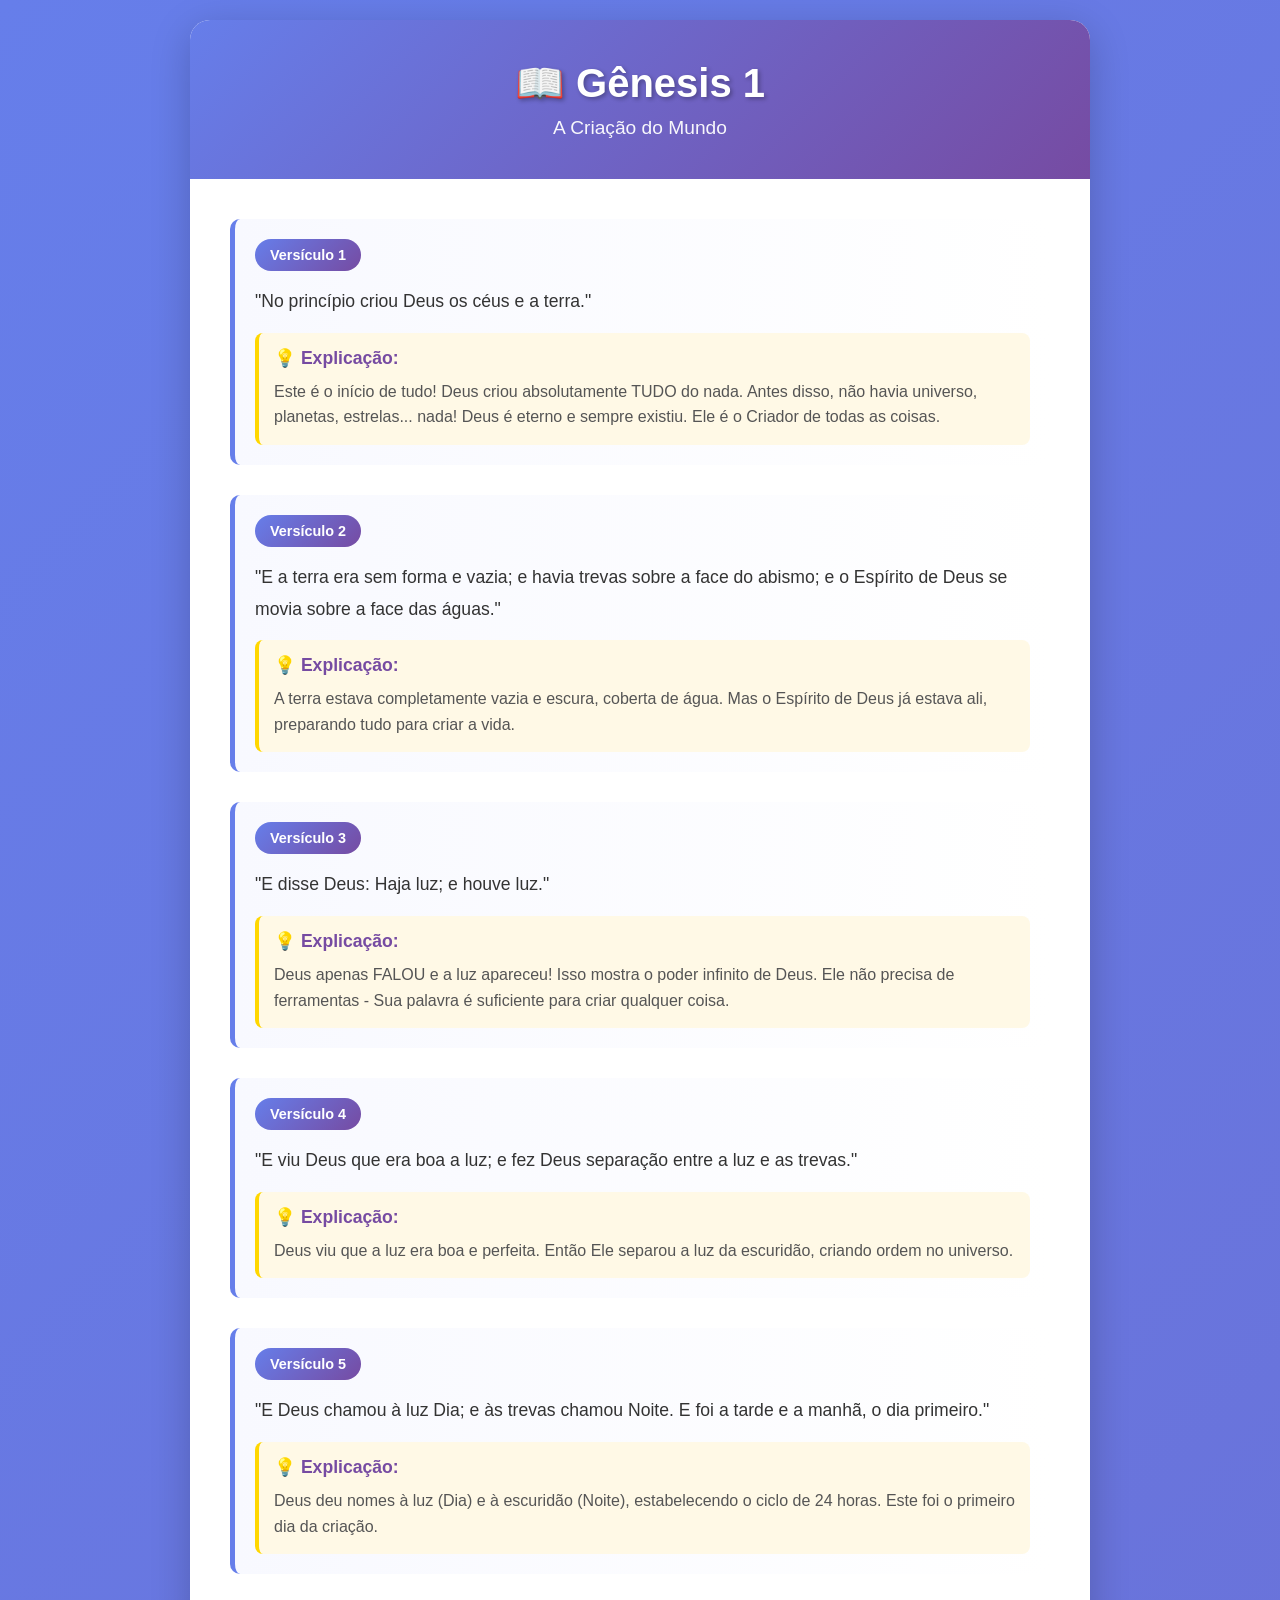
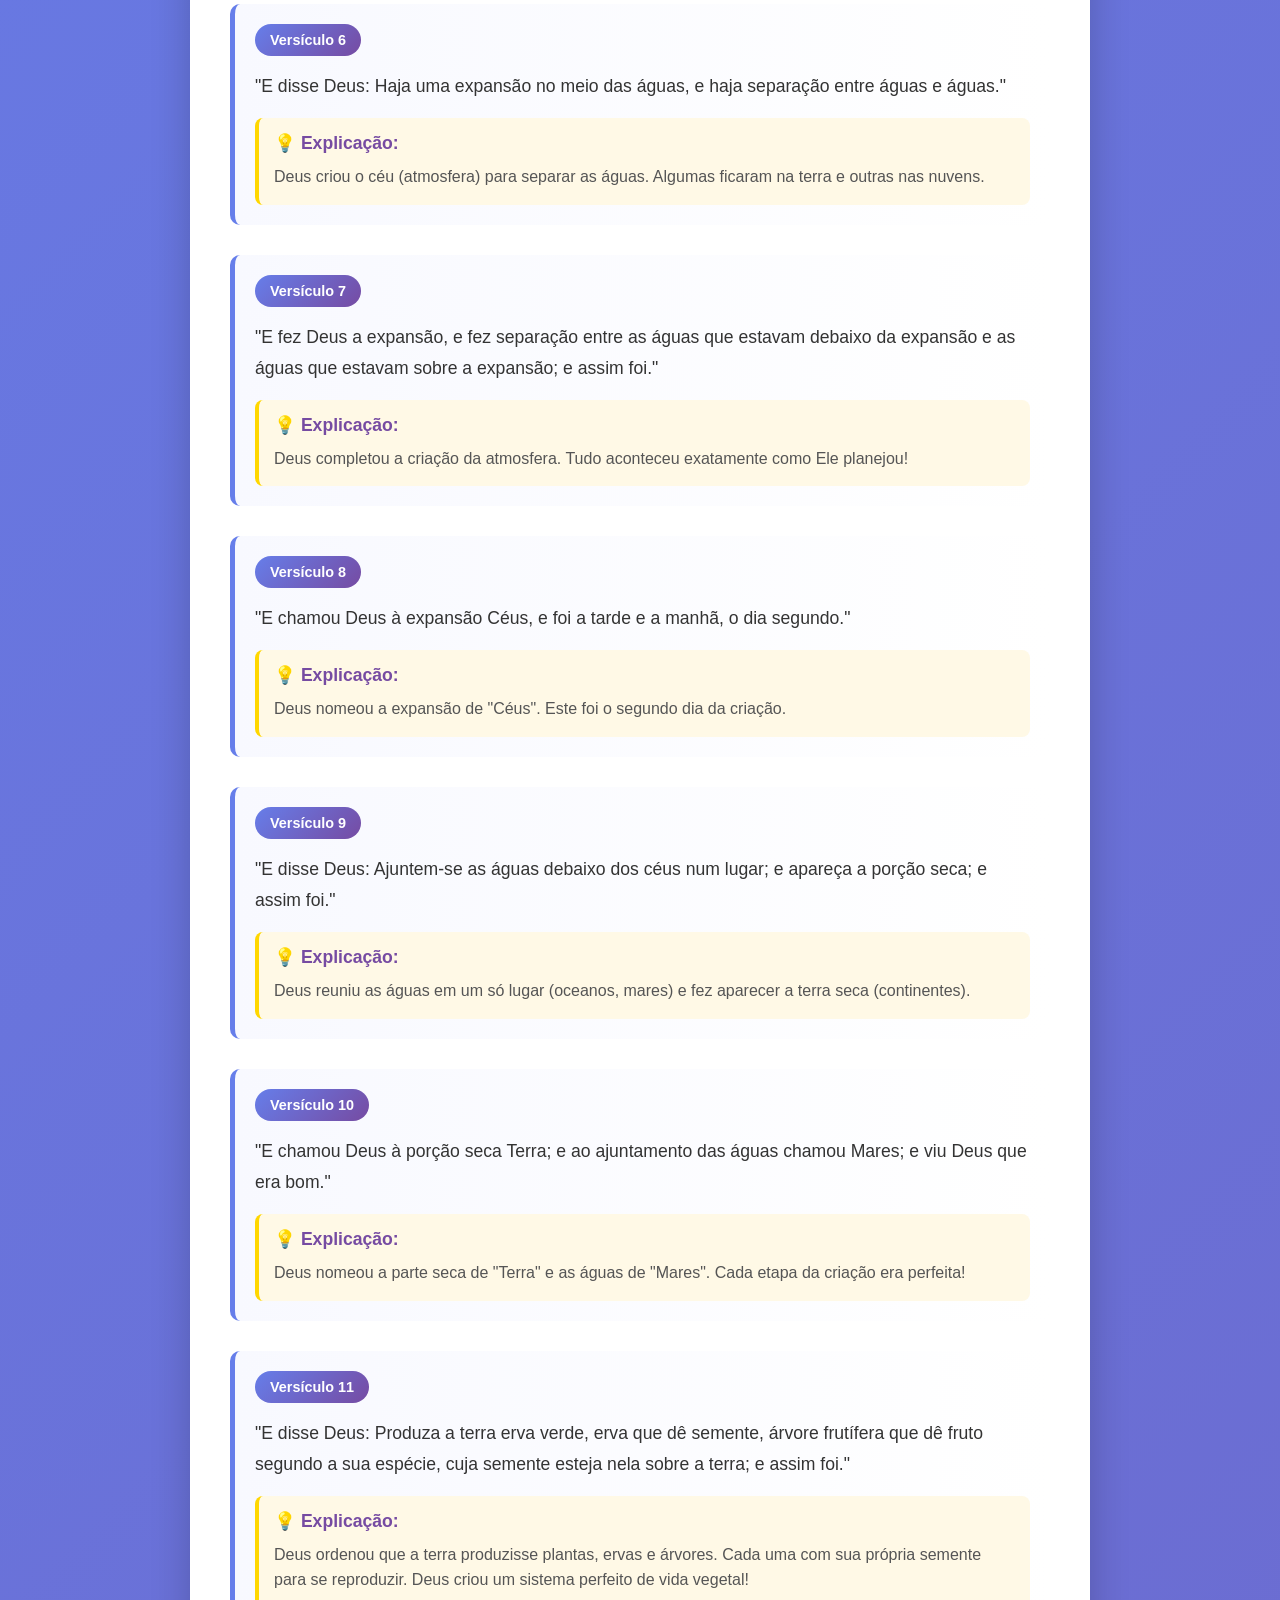
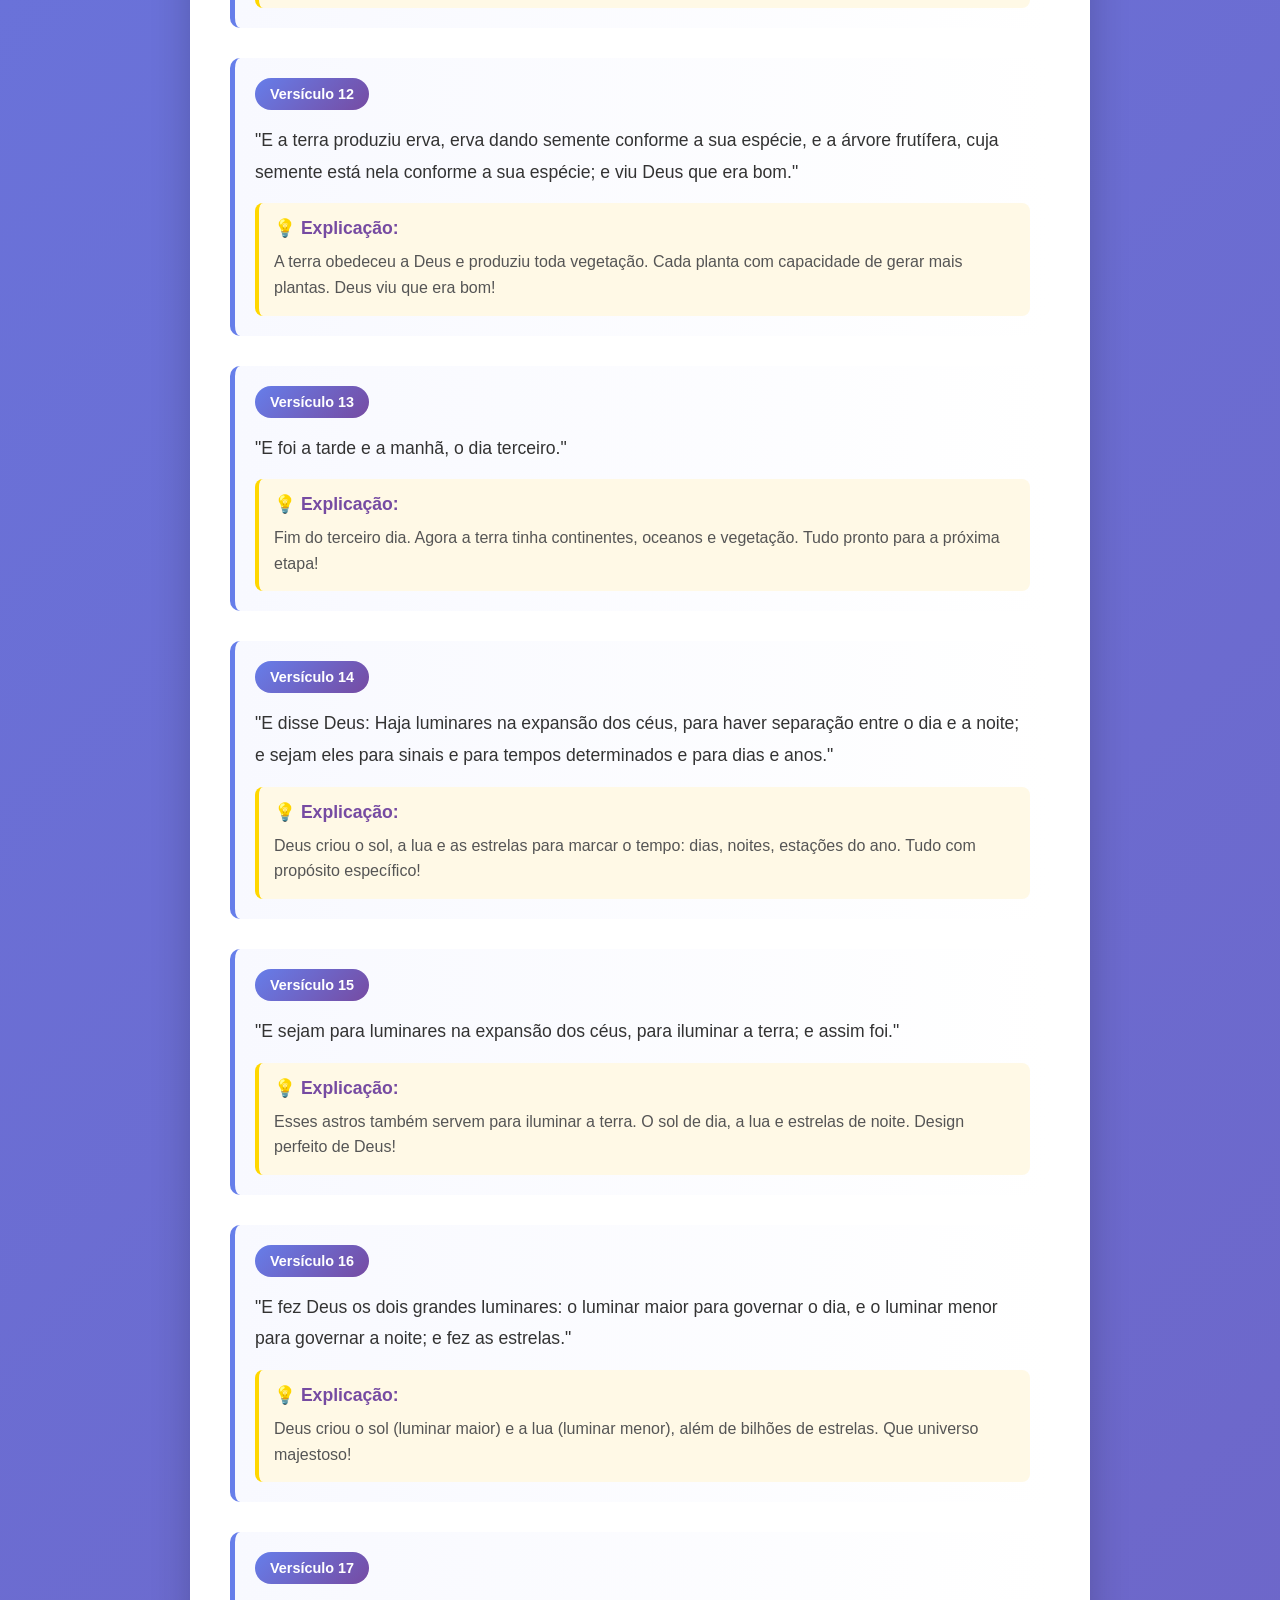
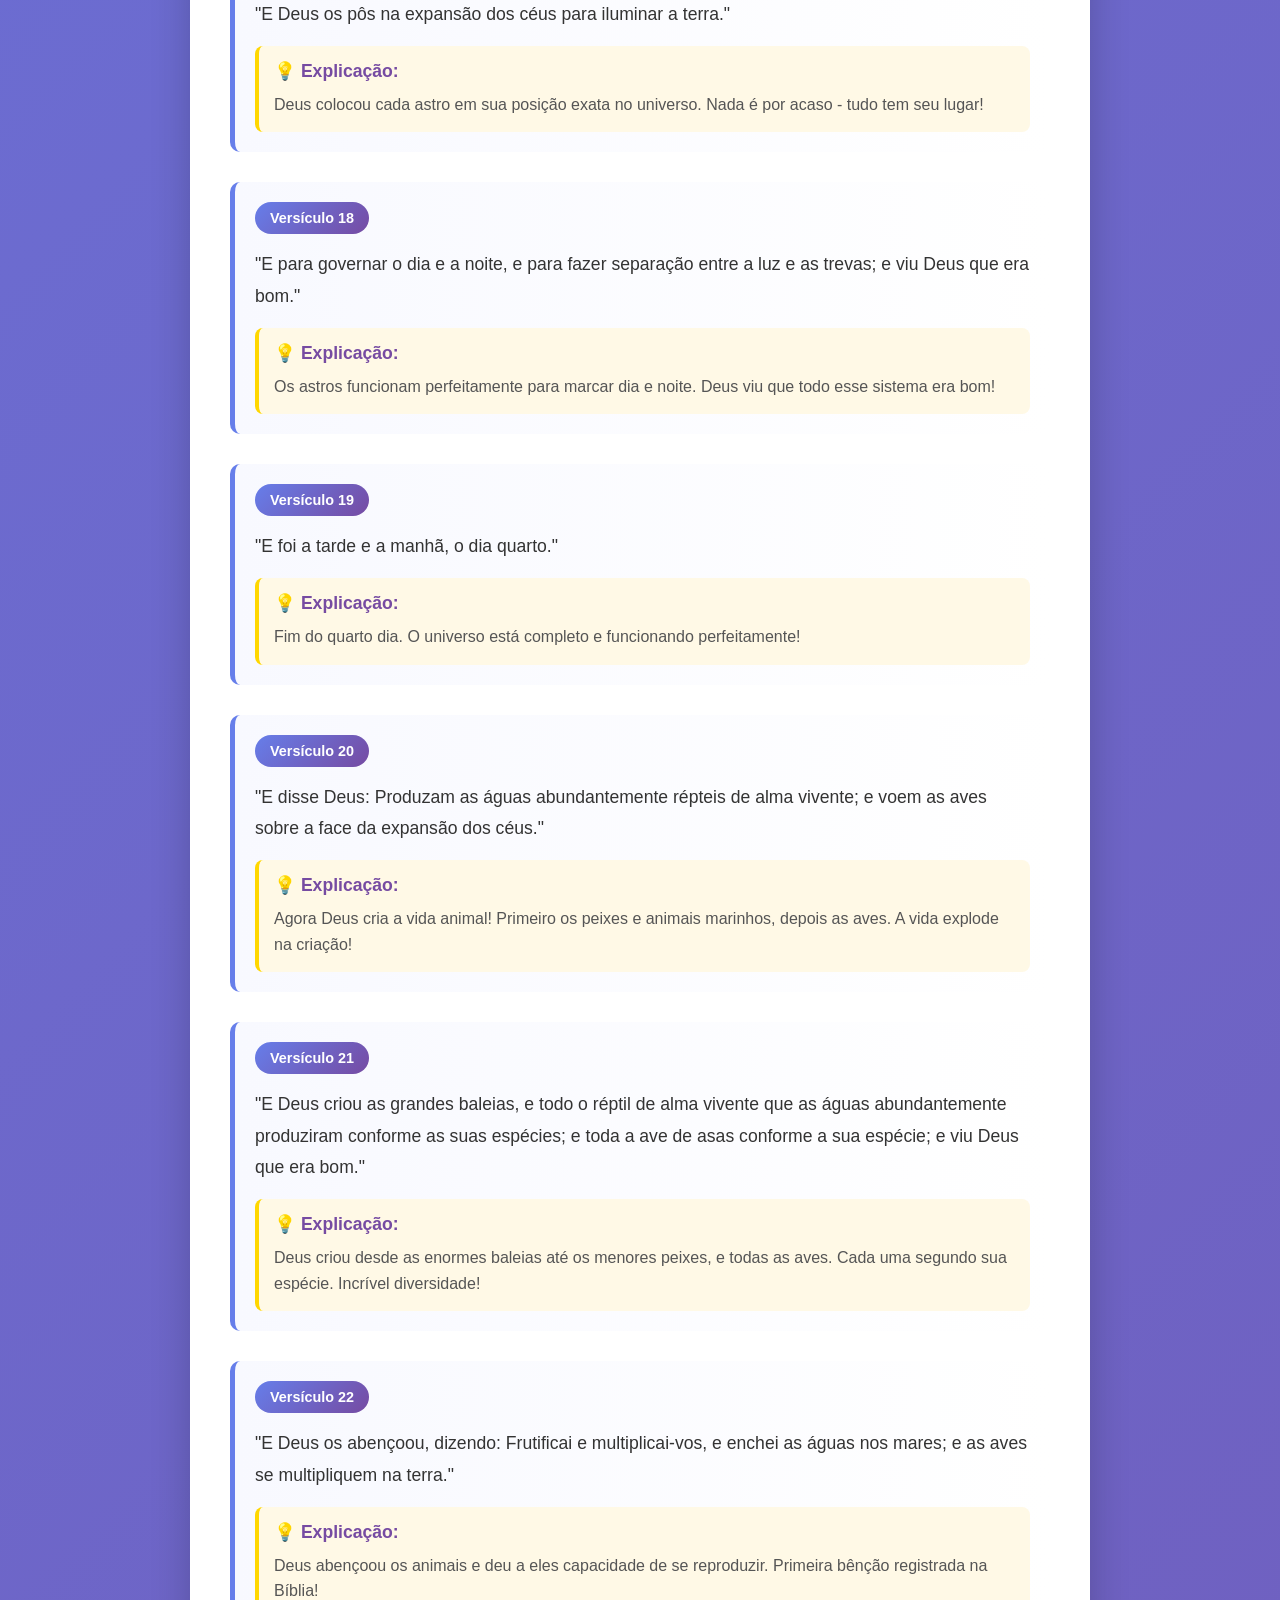
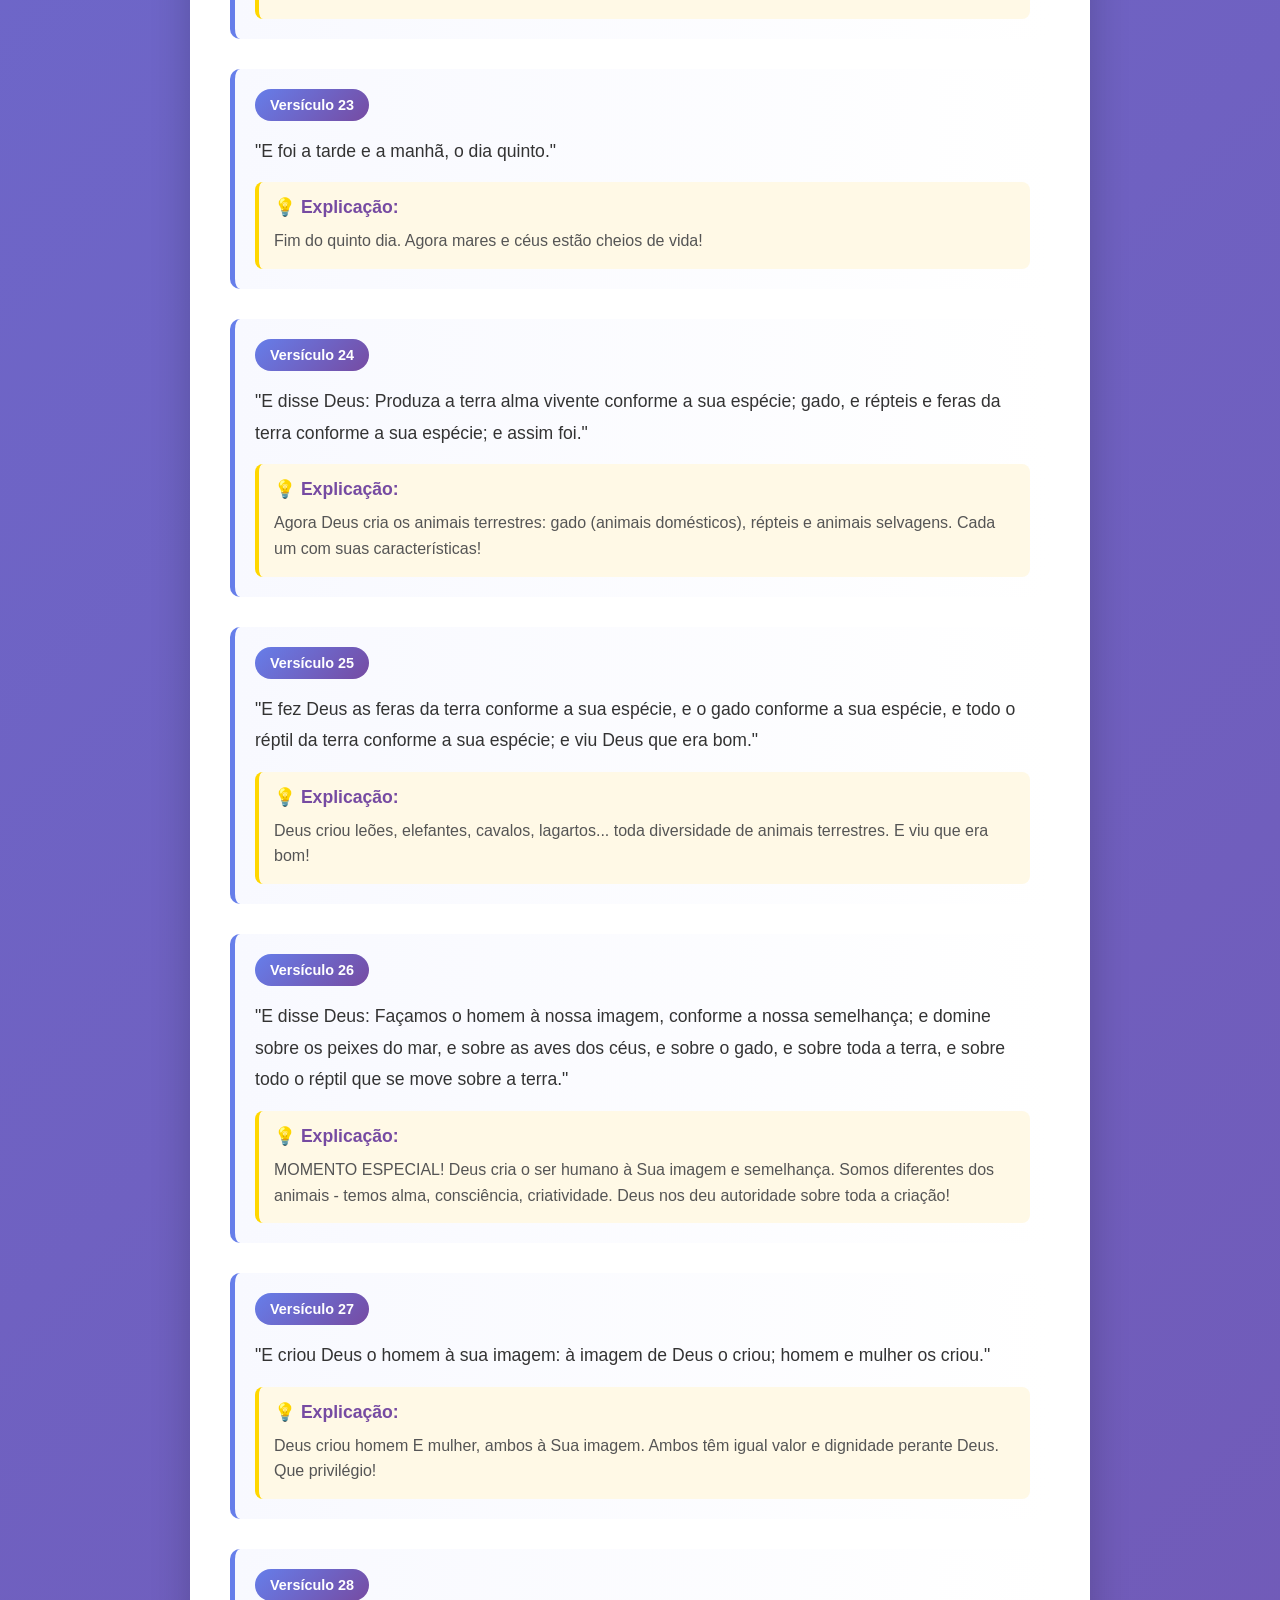
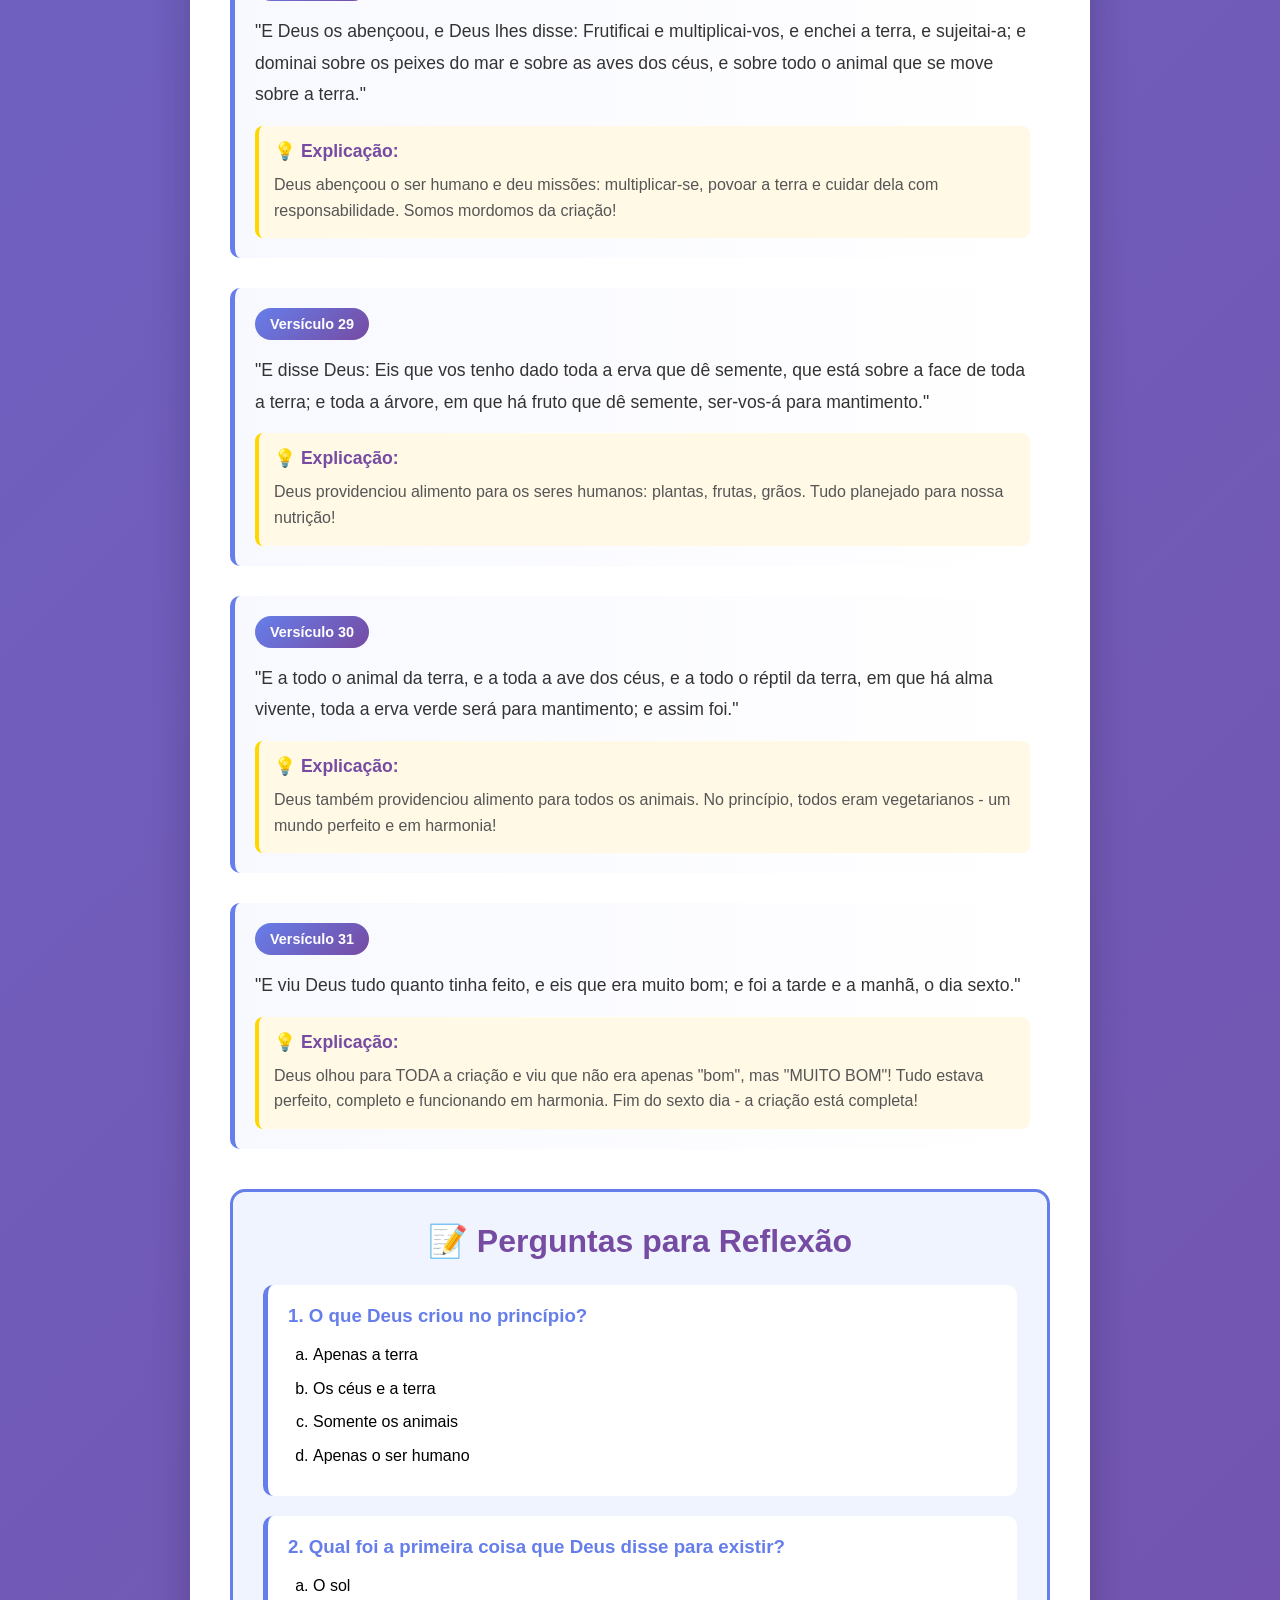
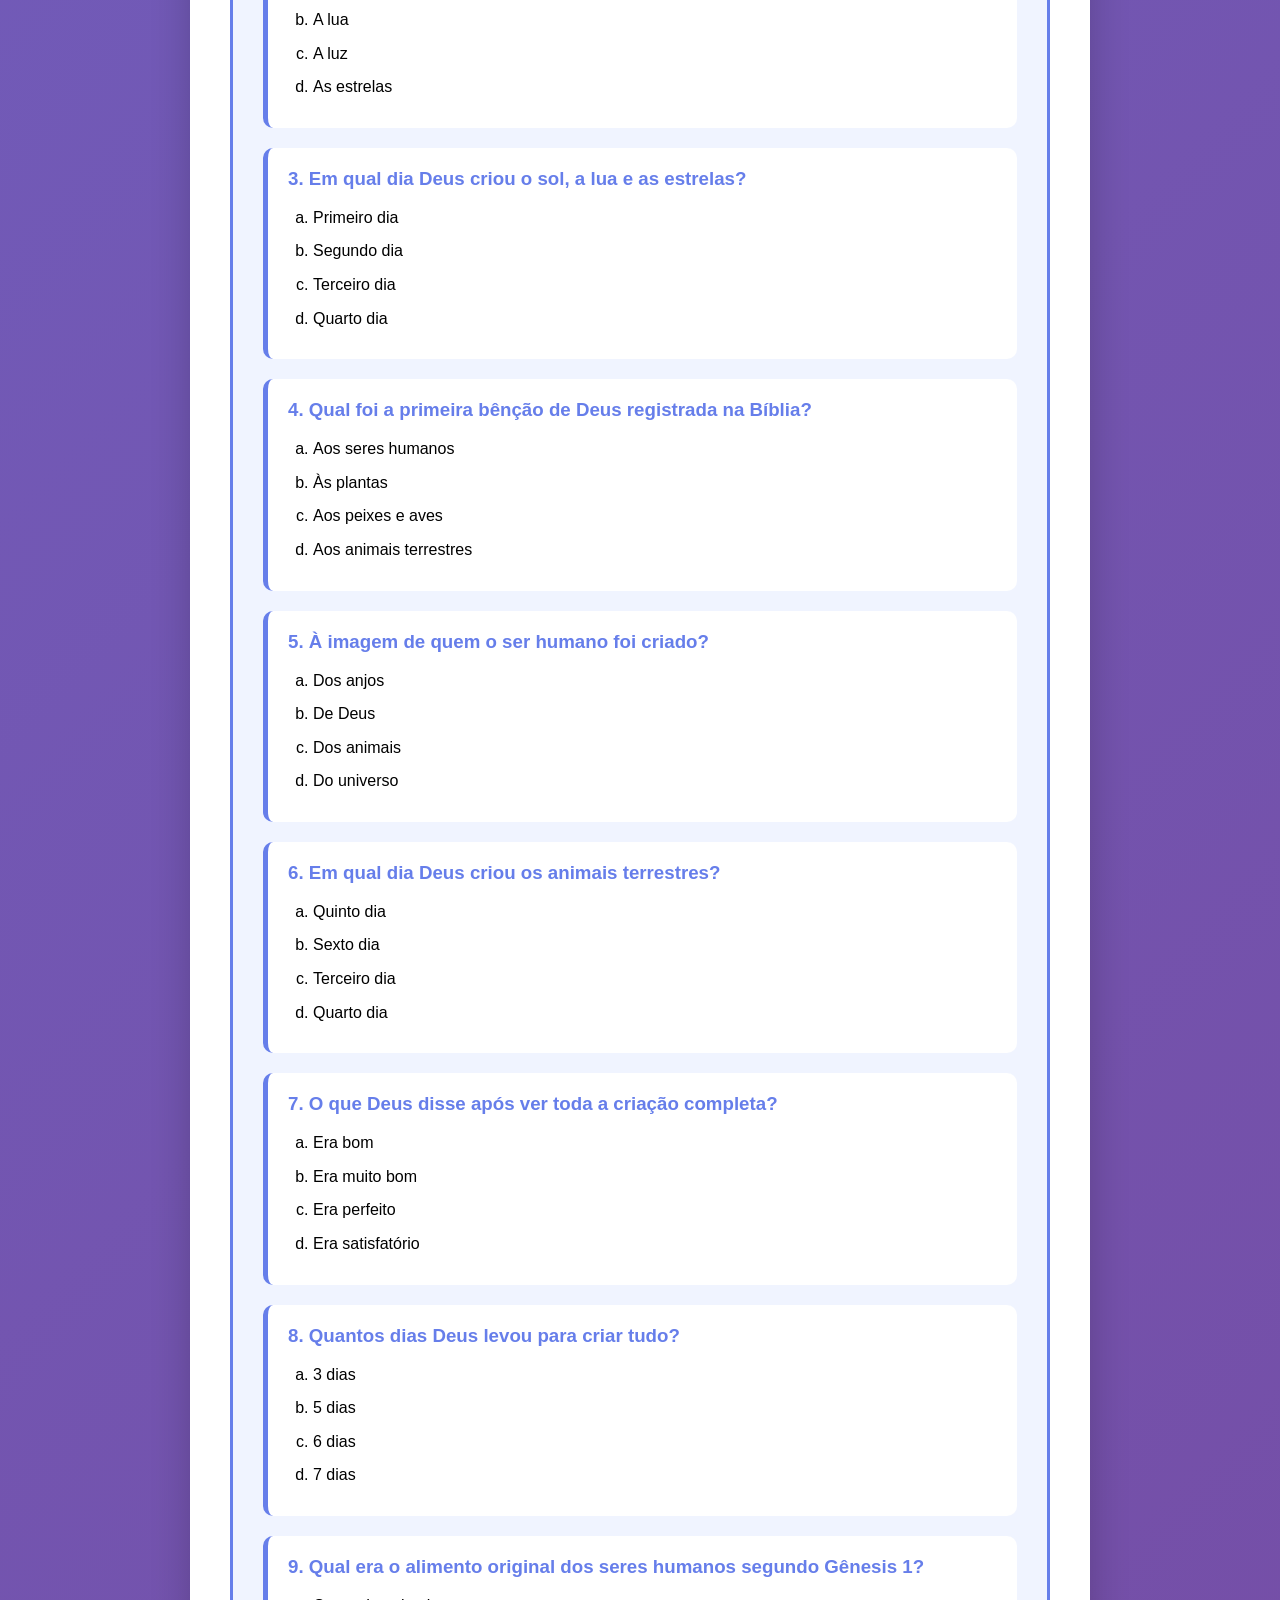
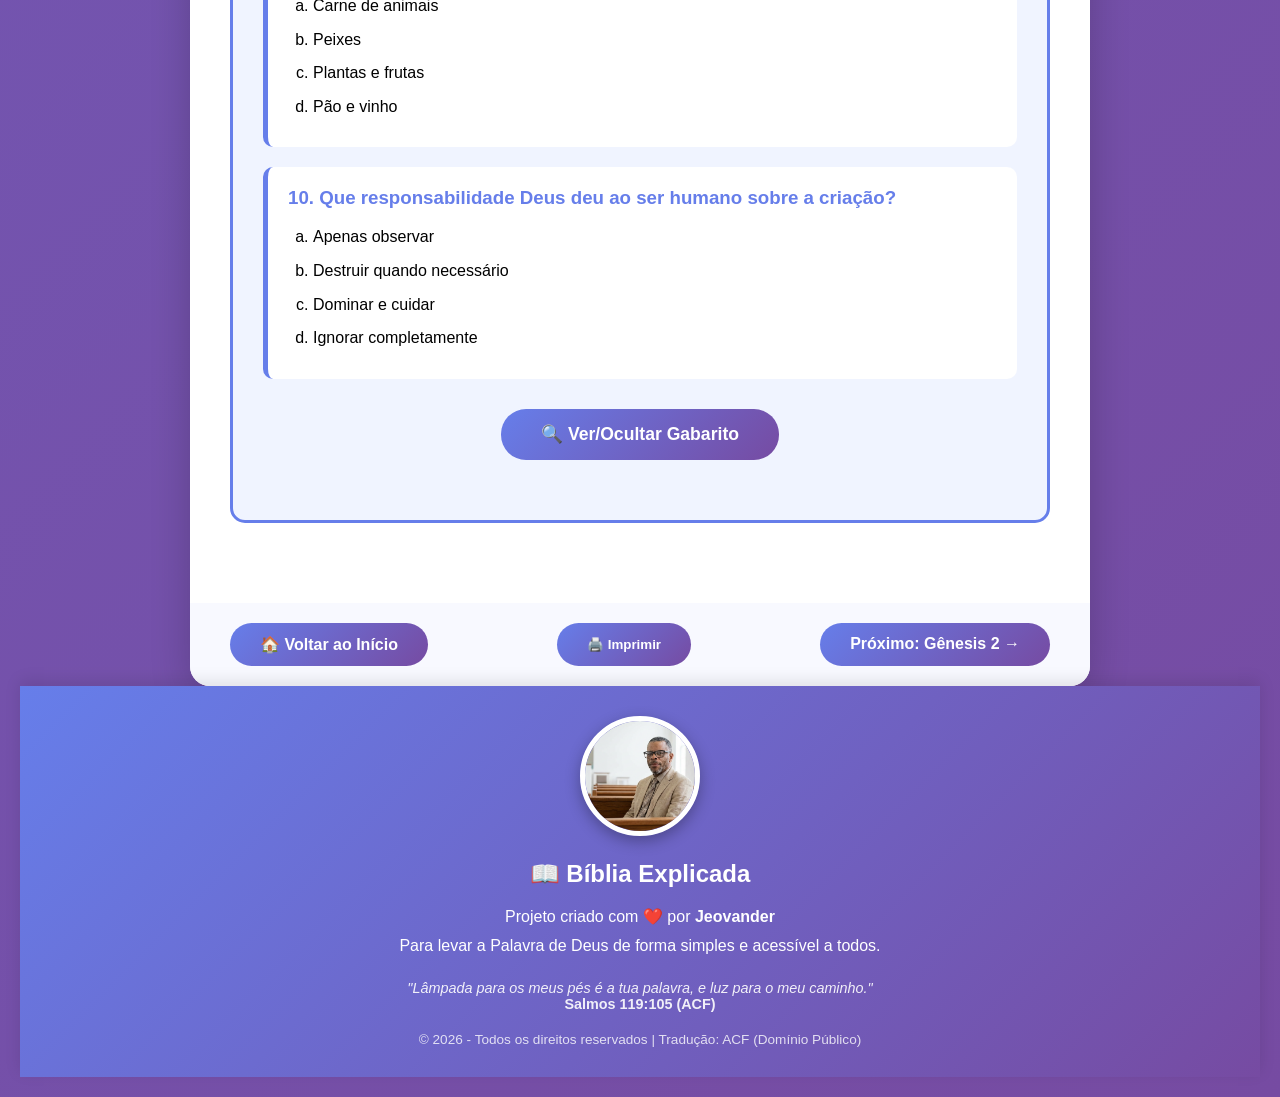
==== commit ac6438a5: "Update genesis-1.html" ====
--- a/genesis-1.html
+++ b/genesis-1.html
@@ -648,9 +648,12 @@
             </div>
         </div>
 
-        <div class="navigation">
+            <div class="navigation">
             <a href="index.html" class="nav-button">🏠 Voltar ao Início</a>
+            <button onclick="window.print()" class="nav-button" style="border: none; cursor: pointer;">🖨️ Imprimir</button>
             <a href="genesis-2.html" class="nav-button">Próximo: Gênesis 2 →</a>
+        </div>
+
         </div>
 
         <!-- Rodapé -->
@@ -683,3 +686,4 @@
     </script>
 </body>
 </html>
+
